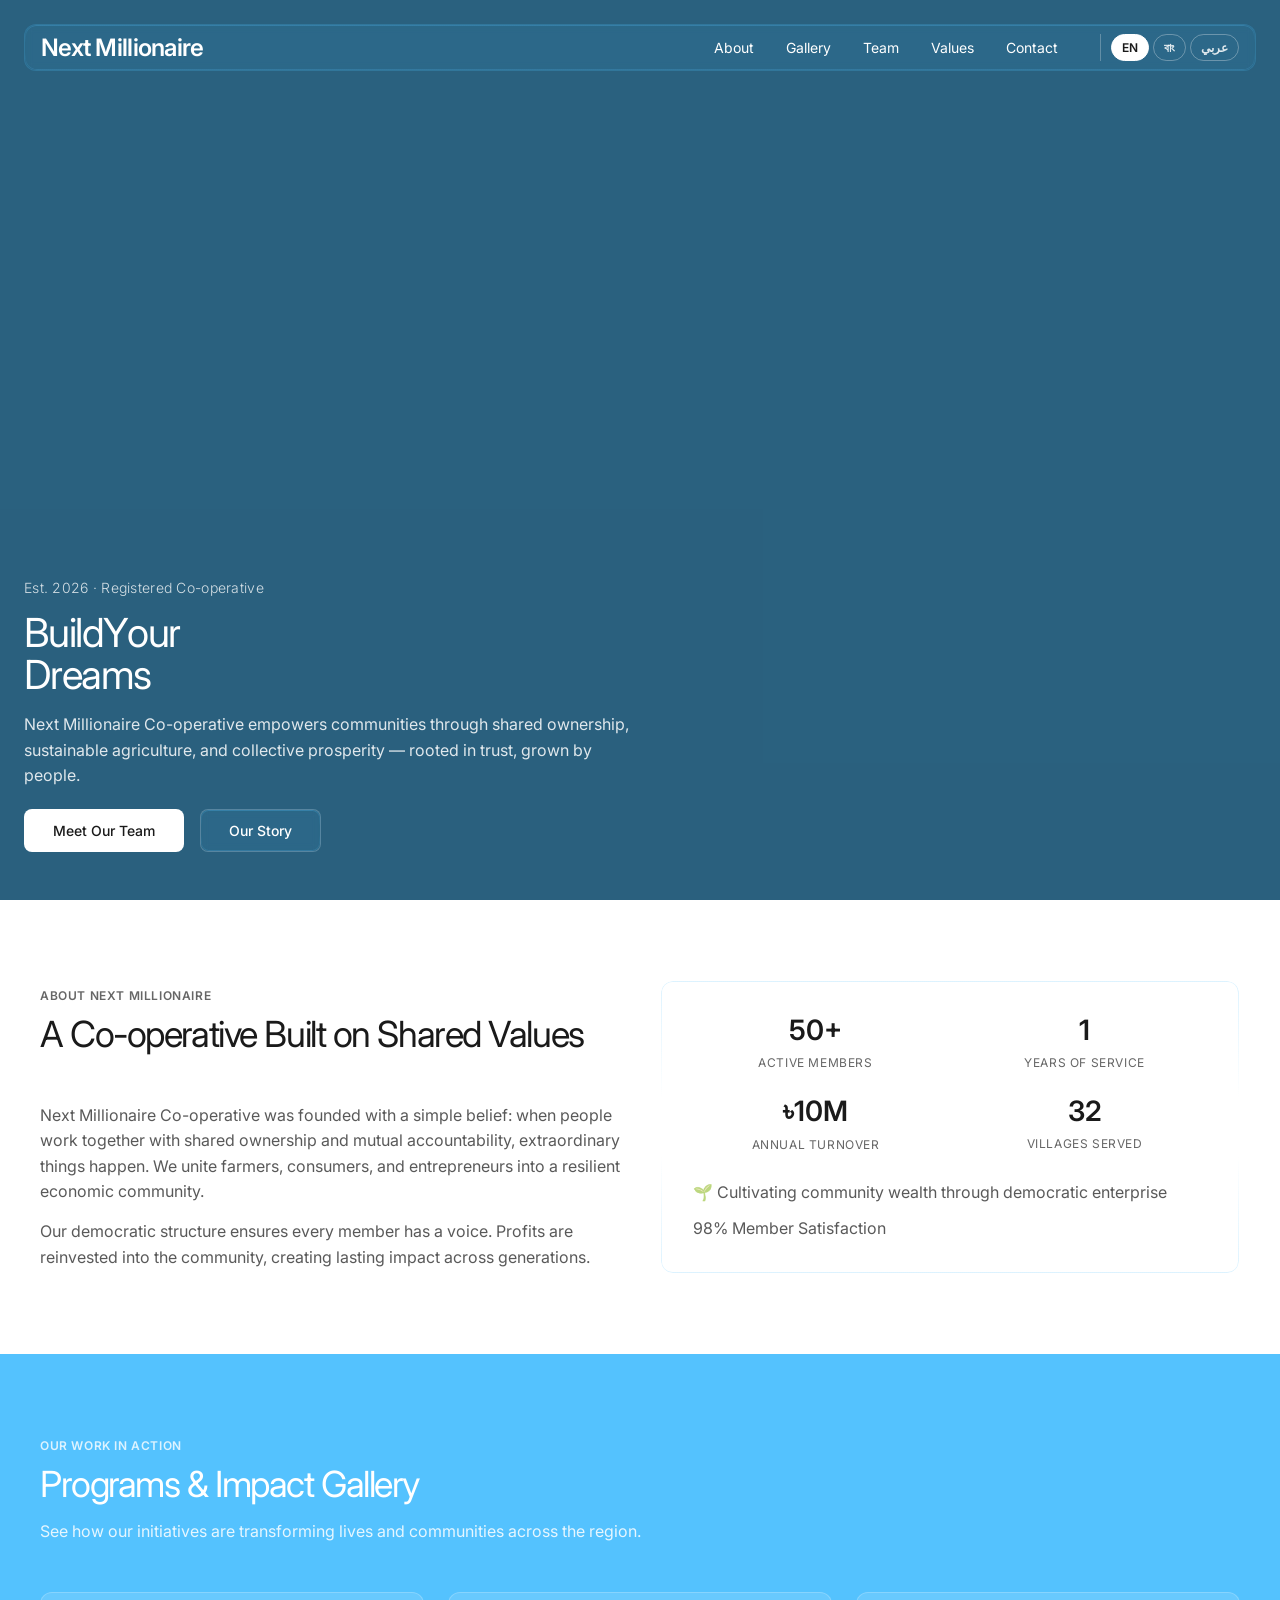
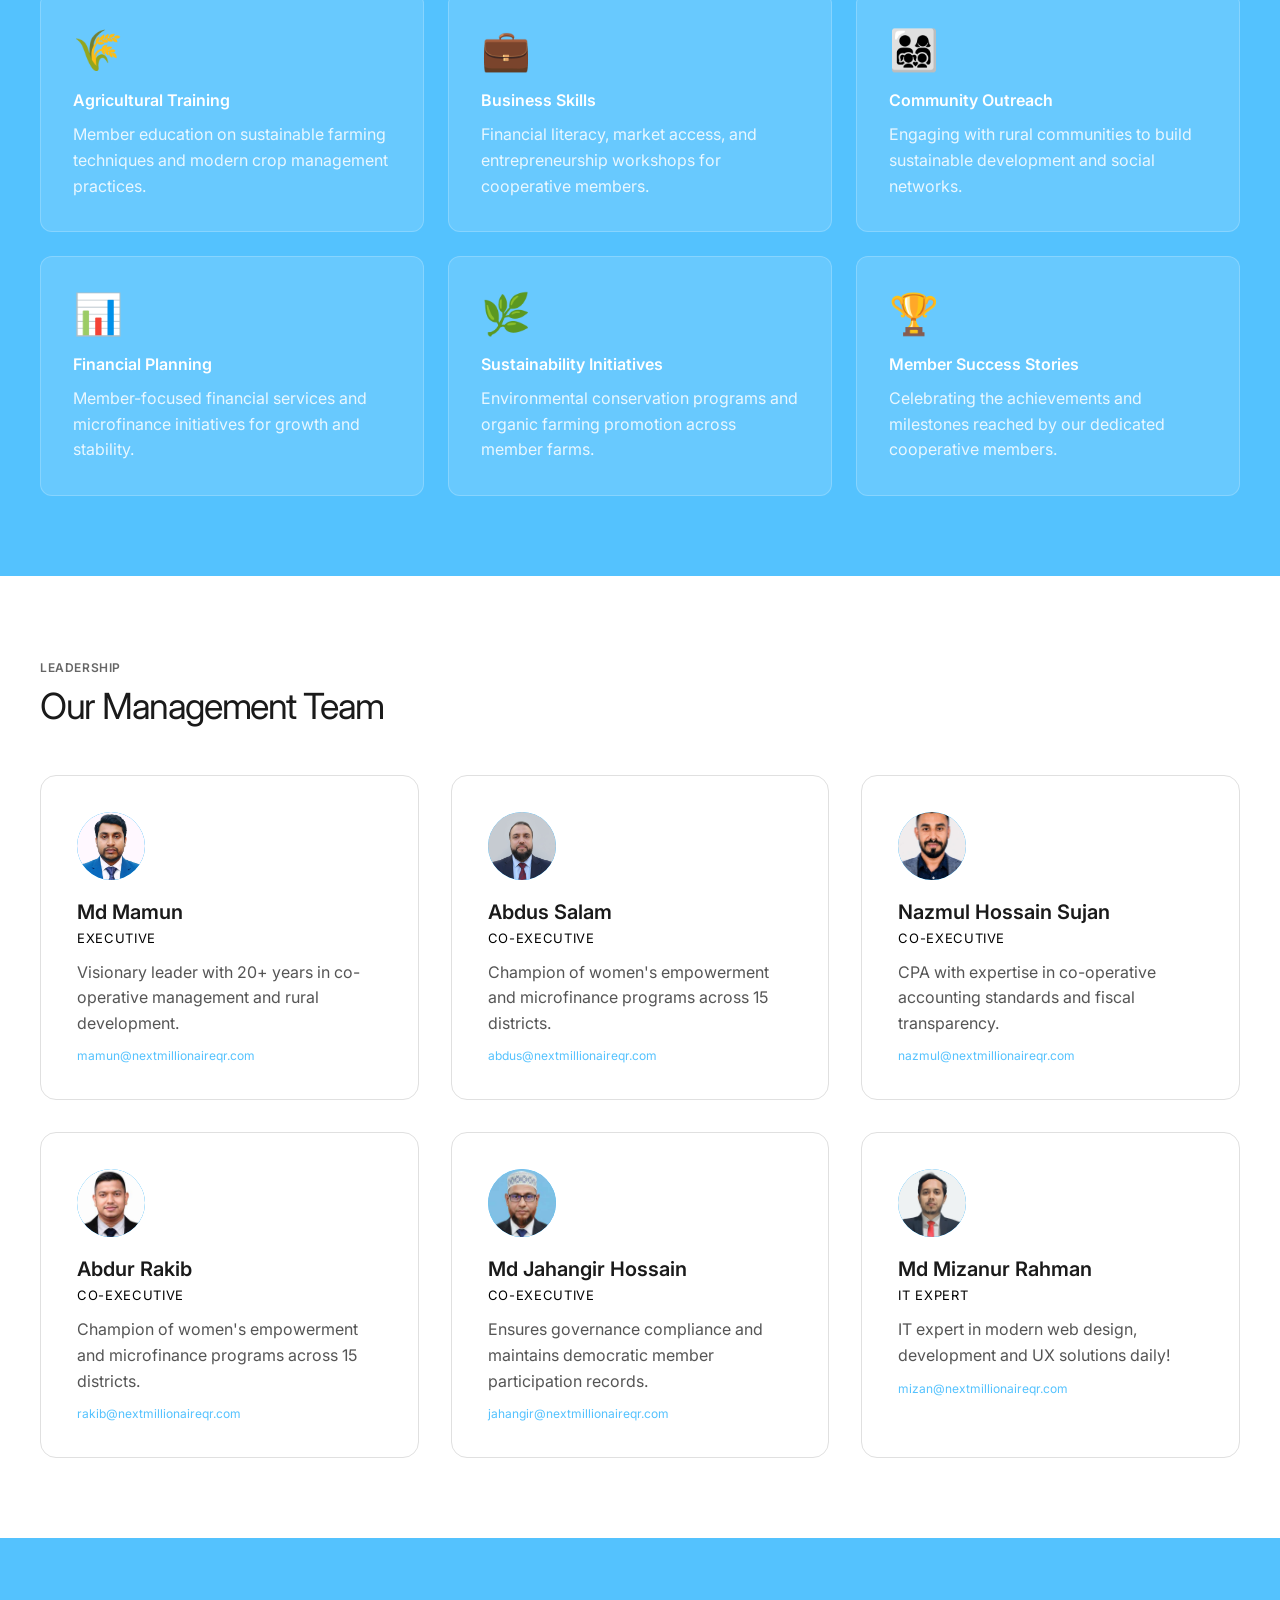
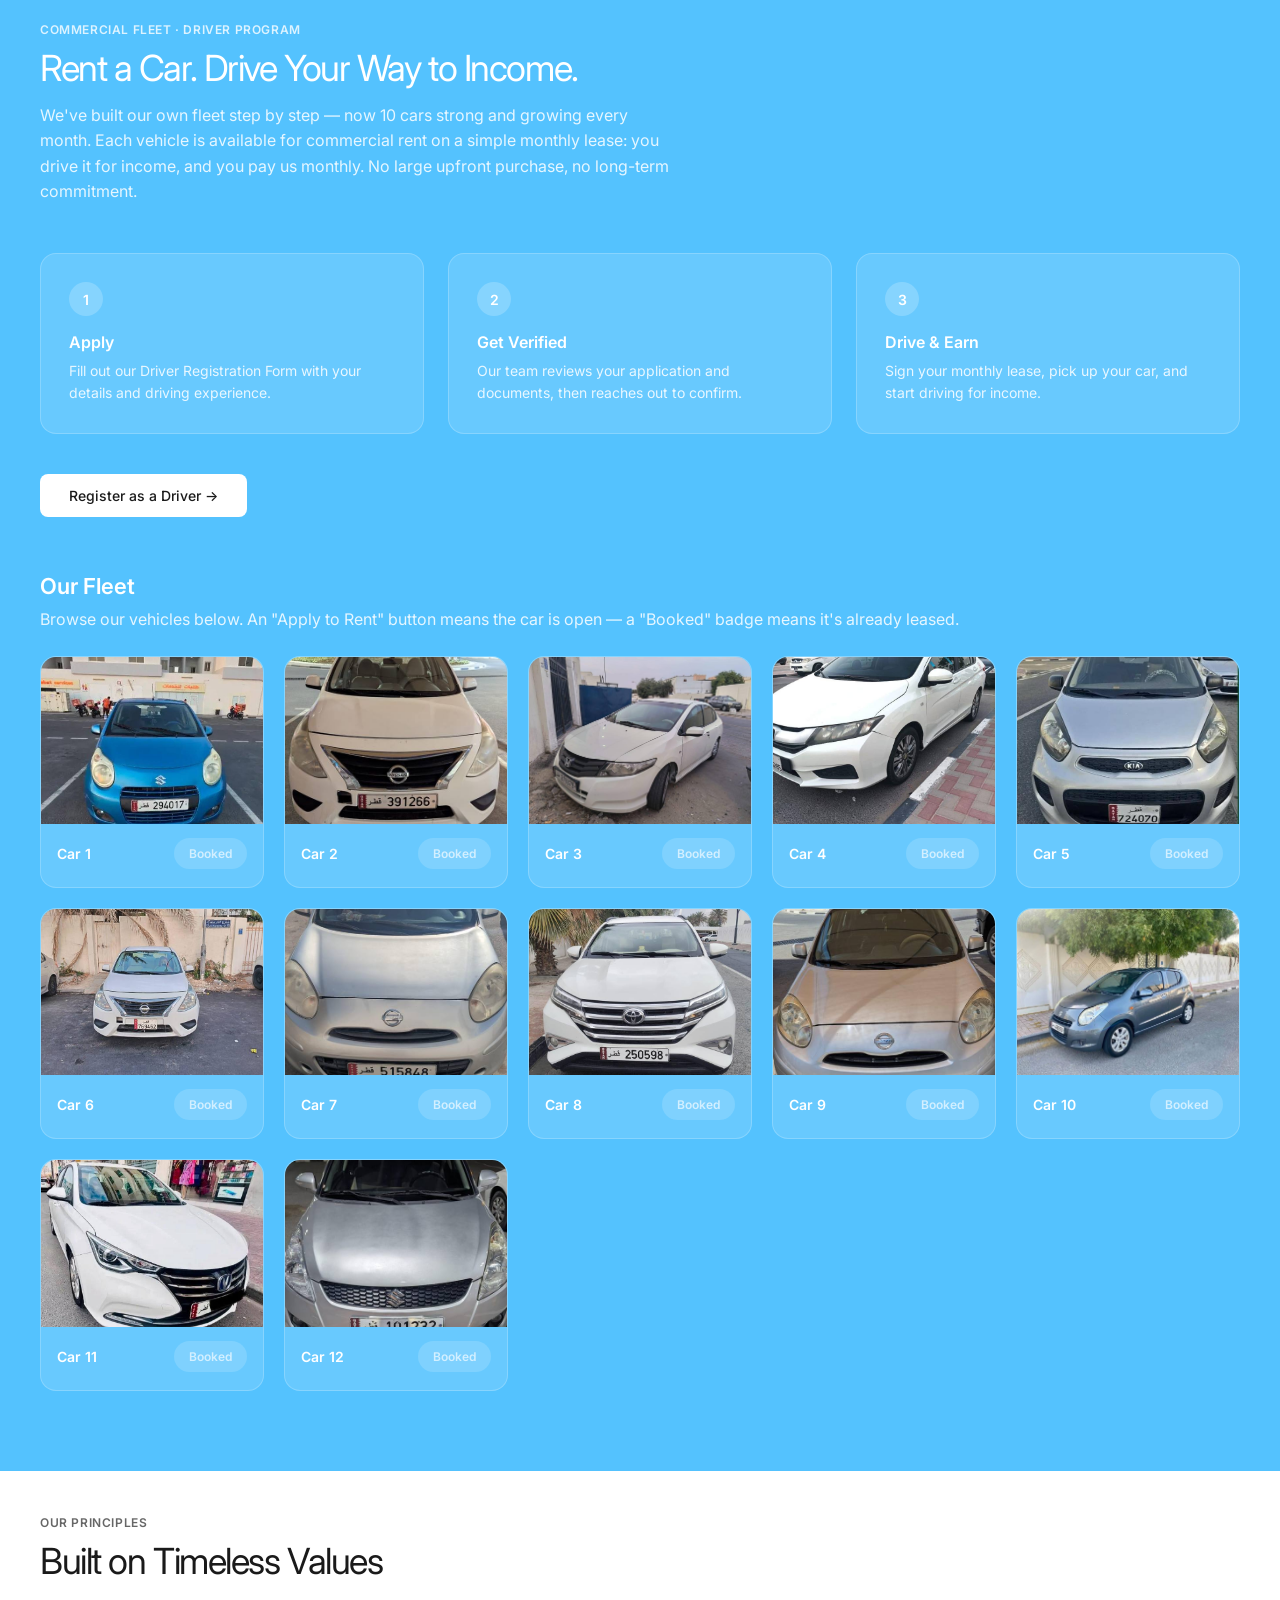
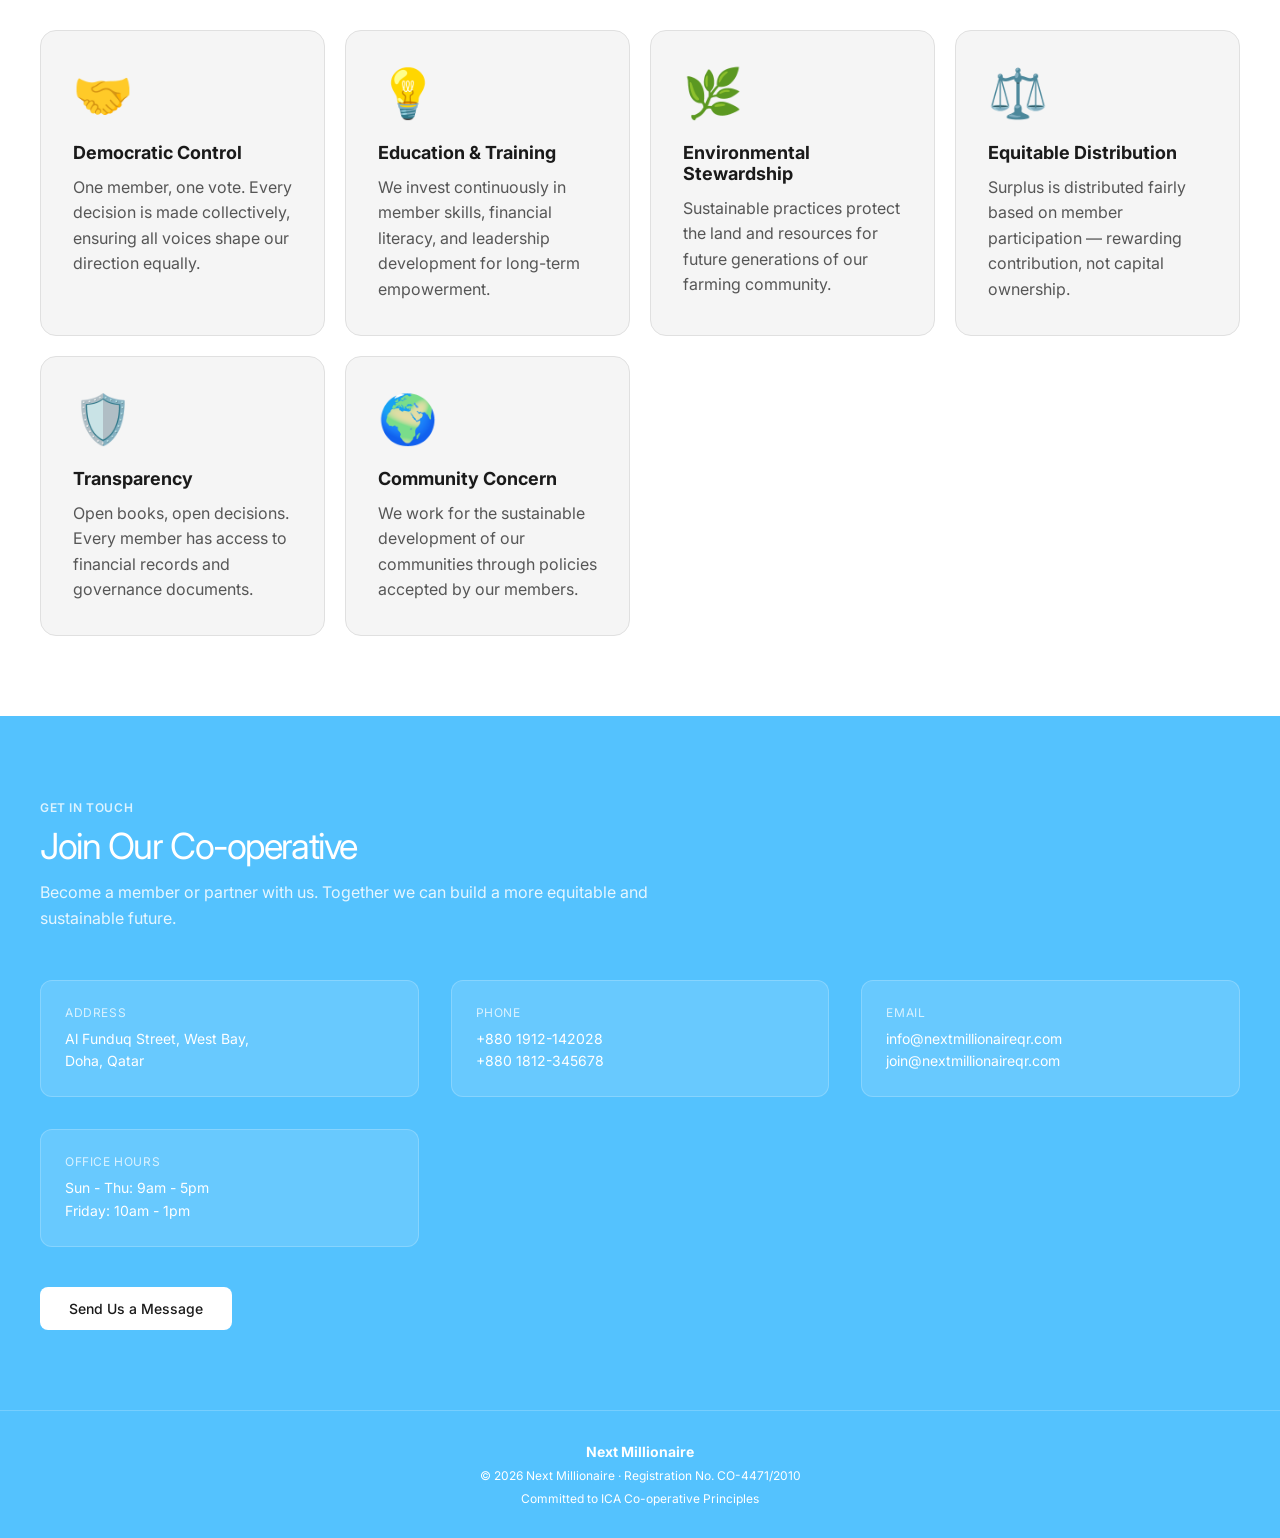
==== index.html @ 5794df61 "Add files via upload" ====
<!DOCTYPE html>
<html lang="en">
<head>
  <meta charset="UTF-8" />
  <meta name="viewport" content="width=device-width, initial-scale=1.0" />
  <title>Next Millionaire | Build Your Dreams</title>

  <!-- Favicons -->
  <link rel="icon" type="image/x-icon" href="images/favicon.ico">
  <link rel="icon" type="image/png" sizes="16x16" href="images/favicon-16x16.png">
  <link rel="icon" type="image/png" sizes="32x32" href="images/favicon-32x32.png">
  <link rel="apple-touch-icon" sizes="180x180" href="images/apple-touch-icon.png">
  <link rel="icon" type="image/png" sizes="192x192" href="images/android-chrome-192x192.png">
  <link rel="icon" type="image/png" sizes="512x512" href="images/android-chrome-512x512.png">

  <link rel="preconnect" href="https://fonts.googleapis.com">
  <link rel="preconnect" href="https://fonts.gstatic.com" crossorigin>
  <link href="https://fonts.googleapis.com/css2?family=Inter:wght@300;400;500;600&family=Hind+Siliguri:wght@400;500;600;700&family=Noto+Kufi+Arabic:wght@400;500;600;700&display=swap" rel="stylesheet">

  <style>
    * { margin: 0; padding: 0; box-sizing: border-box; }
    html { scroll-behavior: smooth; }
    body {
      font-family: 'Inter', sans-serif;
      background: #fff;
      color: #1a1a1a;
      overflow-x: hidden;
      -webkit-font-smoothing: antialiased;
      -moz-osx-font-smoothing: grayscale;
    }
    a { color: inherit; text-decoration: none; }

    .liquid-glass {
      background: rgba(84, 194, 254, 0.08);
      background-blend-mode: luminosity;
      backdrop-filter: blur(4px);
      -webkit-backdrop-filter: blur(4px);
      border: 1px solid rgba(84, 194, 254, 0.15);
      box-shadow: inset 0 1px 1px rgba(84, 194, 254, 0.1);
      position: relative;
      overflow: hidden;
    }
    .liquid-glass::before {
      content: '';
      position: absolute;
      inset: 0;
      border-radius: inherit;
      padding: 1.4px;
      background: linear-gradient(180deg,
        rgba(84,194,254,0.2) 0%, rgba(84,194,254,0.1) 20%,
        rgba(84,194,254,0) 40%, rgba(84,194,254,0) 60%,
        rgba(84,194,254,0.1) 80%, rgba(84,194,254,0.2) 100%);
      -webkit-mask: linear-gradient(#fff 0 0) content-box, linear-gradient(#fff 0 0);
      -webkit-mask-composite: xor;
      mask-composite: exclude;
      pointer-events: none;
    }
    .content-section:nth-of-type(n+2):nth-of-type(even) .liquid-glass {
      background: rgba(255, 255, 255, 0.12);
      border-color: rgba(255, 255, 255, 0.2);
      box-shadow: inset 0 1px 1px rgba(255, 255, 255, 0.1);
    }

    .hero {
      position: relative;
      min-height: 100vh;
      overflow: hidden;
      background: #54C2FE;
    }
    .bg-video {
      position: absolute;
      inset: 0;
      width: 100%;
      height: 100%;
      object-fit: cover;
      z-index: 0;
      display: block;
    }
    .hero-content {
      position: relative;
      z-index: 2;
      min-height: 100vh;
      display: flex;
      flex-direction: column;
      color: #fff;
    }
    .nav-wrap { padding: 24px 24px 0; }
    .navbar {
      display: flex;
      align-items: center;
      justify-content: space-between;
      padding: 8px 16px;
      border-radius: 12px;
    }
    .logo {
      font-size: 24px;
      font-weight: 600;
      letter-spacing: -0.03em;
      white-space: nowrap;
    }
    .nav-links {
      display: flex;
      align-items: center;
      gap: 32px;
      font-size: 14px;
    }
    .nav-links a { transition: color 0.3s ease; }
    .nav-links a:hover { color: rgba(255, 255, 255, 0.7); }
    
    /* Hamburger Menu */
    .hamburger {
      display: none;
      flex-direction: column;
      cursor: pointer;
      background: none;
      border: none;
      padding: 0;
      gap: 6px;
    }
    .hamburger span {
      width: 24px;
      height: 2px;
      background: #fff;
      border-radius: 2px;
      transition: all 0.3s ease;
    }
    .hamburger.active span:nth-child(1) {
      transform: translateY(8px) rotate(45deg);
    }
    .hamburger.active span:nth-child(2) {
      opacity: 0;
    }
    .hamburger.active span:nth-child(3) {
      transform: translateY(-8px) rotate(-45deg);
    }
    
    /* Mobile Menu - Liquid Glass */
    .mobile-menu {
      display: none;
      position: fixed;
      top: 70px;
      right: 16px;
      background: rgba(255, 255, 255, 0.08);
      background-blend-mode: screen;
      backdrop-filter: blur(20px);
      -webkit-backdrop-filter: blur(20px);
      border: 1px solid rgba(255, 255, 255, 0.2);
      border-radius: 16px;
      padding: 16px 0;
      min-width: 200px;
      z-index: 1000;
      box-shadow: 
        0 8px 32px rgba(0, 0, 0, 0.3),
        inset 0 1px 1px rgba(255, 255, 255, 0.2);
      overflow: hidden;
    }
    .mobile-menu::before {
      content: '';
      position: absolute;
      inset: 0;
      border-radius: 16px;
      padding: 1.4px;
      background: linear-gradient(135deg,
        rgba(255,255,255,0.4) 0%,
        rgba(255,255,255,0.1) 30%,
        rgba(255,255,255,0.05) 50%,
        rgba(255,255,255,0.1) 70%,
        rgba(255,255,255,0.3) 100%);
      -webkit-mask: linear-gradient(#fff 0 0) content-box, linear-gradient(#fff 0 0);
      -webkit-mask-composite: xor;
      mask-composite: exclude;
      pointer-events: none;
      z-index: 0;
    }
    .mobile-menu.active {
      display: flex;
      flex-direction: column;
    }
    .mobile-menu a {
      padding: 12px 24px;
      font-size: 14px;
      transition: all 0.3s ease;
      border-left: 3px solid transparent;
      position: relative;
      z-index: 1;
    }
    .mobile-menu a:hover {
      background: rgba(255, 255, 255, 0.12);
      border-left-color: #667eea;
      color: #fff;
      backdrop-filter: blur(5px);
    }

    .hero-bottom {
      flex: 1;
      display: flex;
      flex-direction: column;
      justify-content: flex-end;
      padding: 0 24px 48px;
    }
    .hero-grid {
      display: grid;
      grid-template-columns: 1fr;
      align-items: end;
      gap: 32px;
    }
    .eyebrow {
      display: inline-block;
      margin-bottom: 16px;
      color: rgba(255, 255, 255, 0.8);
      font-size: 14px;
      font-weight: 300;
      letter-spacing: 0.02em;
    }
    h1 {
      font-size: 40px;
      line-height: 1.05;
      font-weight: 400;
      letter-spacing: -0.04em;
      margin-bottom: 16px;
    }
    .char {
      display: inline-block;
      opacity: 0;
      transform: translateX(-18px);
      transition: opacity 500ms ease-out, transform 500ms ease-out;
    }
    .subheading {
      color: rgba(255, 255, 255, 0.85);
      font-size: 16px;
      line-height: 1.6;
      margin-bottom: 20px;
      max-width: 620px;
      opacity: 0;
      transition: opacity 1000ms ease;
    }
    .buttons {
      display: flex;
      flex-wrap: wrap;
      gap: 16px;
      opacity: 0;
      transition: opacity 1000ms ease;
    }
    .buttons.show { opacity: 1; }
    .btn-primary, .btn-secondary {
      padding: 12px 28px;
      border-radius: 8px;
      font-size: 14px;
      font-weight: 500;
      display: inline-block;
      transition: all 0.3s ease;
      cursor: pointer;
    }
    .btn-primary {
      background: #fff;
      color: #1a1a1a;
      border: 1px solid transparent;
    }
    .btn-primary:hover {
      background: transparent;
      color: #fff;
      border-color: #fff;
      transform: translateY(-2px);
    }
    .btn-secondary {
      border: 1px solid rgba(255, 255, 255, 0.2);
      color: #fff;
    }
    .btn-secondary:hover {
      border-color: rgba(255, 255, 255, 0.4);
      background: rgba(255, 255, 255, 0.05);
    }

    .tag-wrap {
      opacity: 0;
      transition: opacity 1000ms ease;
    }
    .tag-wrap.show { opacity: 1; }
    .tag {
      display: inline-block;
      padding: 8px 16px;
      border-radius: 20px;
      font-size: 12px;
      font-weight: 500;
      letter-spacing: 0.05em;
      text-transform: uppercase;
    }

    .subheading.show { opacity: 1; }

    .content-section {
      padding: 80px 24px;
      background: #fff;
    }
    #values {
      padding-top: 40px;
    }
    .content-section:nth-of-type(1) {
      background: #54C2FE;
      color: #fff;
    }
    .content-section:nth-of-type(2) {
      background: #fff;
      color: #1a1a1a;
    }
    .content-section:nth-of-type(3) {
      background: #54C2FE;
      color: #fff;
    }
    .content-section:nth-of-type(4) {
      background: #fff;
      color: #1a1a1a;
    }
    .content-section:nth-of-type(5) {
      background: #fff;
      color: #1a1a1a;
    }
    .content-section:nth-of-type(6) {
      background: #54C2FE;
      color: #fff;
    }
    .content-section:nth-of-type(n+2):nth-of-type(even) .section-label {
      color: rgba(0, 0, 0, 0.6);
    }
    .content-section:nth-of-type(n+2):nth-of-type(even) .section-title {
      color: #1a1a1a;
    }
    .content-section:nth-of-type(n+2):nth-of-type(even) .muted {
      color: rgba(0, 0, 0, 0.65);
    }
    .content-section:nth-of-type(n+2):nth-of-type(odd) .section-label {
      color: rgba(255, 255, 255, 0.8);
    }
    .content-section:nth-of-type(n+2):nth-of-type(odd) .section-title {
      color: #fff;
    }
    .content-section:nth-of-type(n+2):nth-of-type(odd) .muted {
      color: rgba(255, 255, 255, 0.85);
    }
    .container {
      max-width: 1200px;
      margin: 0 auto;
    }
    .section-head { margin-bottom: 48px; }
    .section-label {
      display: inline-block;
      color: #666;
      font-size: 12px;
      font-weight: 600;
      letter-spacing: 0.05em;
      text-transform: uppercase;
      margin-bottom: 12px;
    }
    .section-title {
      font-size: 36px;
      font-weight: 400;
      letter-spacing: -0.04em;
      line-height: 1.1;
      max-width: 600px;
      color: #1a1a1a;
    }

    .about-grid {
      display: grid;
      grid-template-columns: 1fr 1fr;
      gap: 40px;
      align-items: center;
    }
    .glass-card {
      padding: 32px;
      border-radius: 12px;
    }
    .stats-grid {
      display: grid;
      grid-template-columns: 1fr 1fr;
      gap: 24px;
      margin-bottom: 24px;
    }
    .stat {
      text-align: center;
    }
    .stat-num {
      font-size: 28px;
      font-weight: 600;
      display: block;
      margin-bottom: 8px;
    }
    .stat-label {
      font-size: 12px;
      color: #666;
      text-transform: uppercase;
      letter-spacing: 0.05em;
    }
    .muted {
      color: #666;
      line-height: 1.6;
    }

    .team-grid {
      display: grid;
      grid-template-columns: repeat(3, 1fr);
      gap: 32px;
    }
    .member-card {
      background: #f8f9fa;
      padding: 36px;
      border-radius: 16px;
      border: 1px solid #e0e0e0;
      transition: all 0.3s ease;
    }
    .member-card:hover {
      background: #fff;
      border-color: #54C2FE;
      transform: translateY(-4px);
      box-shadow: 0 8px 24px rgba(84, 194, 254, 0.15);
    }
    #management .member-card {
      background: #fff;
      border-color: #e0e0e0;
    }
    #management .member-card:hover {
      background: #fff;
      border-color: #54C2FE;
    }
    .avatar {
      width: 68px;
      height: 68px;
      border-radius: 50%;
      background: linear-gradient(135deg, #54C2FE 0%, #3DB3F5 100%);
      display: flex;
      align-items: center;
      justify-content: center;
      font-weight: 600;
      font-size: 22px;
      color: #fff;
      margin-bottom: 20px;
      overflow: hidden;
      position: relative;
    }
    .avatar img {
      width: 100%;
      height: 100%;
      object-fit: cover;
      position: absolute;
      top: 0;
      left: 0;
      border-radius: 50%;
    }
    .member-name {
      font-size: 20px;
      font-weight: 600;
      margin-bottom: 6px;
    }
    .member-role {
      font-size: 13px;
      color: #000;
      text-transform: uppercase;
      letter-spacing: 0.05em;
      margin-bottom: 14px;
    }
    #management .member-role {
      color: #000;
    }
    #management .member-name {
      color: #1a1a1a;
    }
    #management .muted {
      color: #555;
    }
    .member-contact {
      font-size: 12px;
      color: #54C2FE;
      margin-top: 12px;
      word-break: break-word;
    }
    .content-section:nth-of-type(n+2):nth-of-type(even) .member-contact {
      color: rgba(255, 255, 255, 0.9);
    }
    /* Management section has a white background (4th section = even),
       so override the white email colour back to blue for visibility */
    #management .member-contact {
      color: #54C2FE;
    }

    .gallery-grid {
      display: grid;
      grid-template-columns: repeat(auto-fit, minmax(320px, 1fr));
      gap: 24px;
    }
    .gallery-card, .value-card {
      background: #f8f9fa;
      padding: 32px;
      border-radius: 12px;
      border: 1px solid #e0e0e0;
      transition: all 0.3s ease;
    }
    .content-section:nth-of-type(3) .value-card,
    .content-section:nth-of-type(3) .gallery-card,
    .content-section:nth-of-type(4) .member-card {
      background: rgba(255, 255, 255, 0.12);
      border-color: rgba(255, 255, 255, 0.2);
    }
    .gallery-card:hover, .value-card:hover {
      background: #fff;
      border-color: #54C2FE;
      transform: translateY(-4px);
      box-shadow: 0 8px 24px rgba(84, 194, 254, 0.15);
    }
    .content-section:nth-of-type(3) .value-card:hover,
    .content-section:nth-of-type(3) .gallery-card:hover,
    .content-section:nth-of-type(4) .member-card:hover {
      background: rgba(255, 255, 255, 0.2);
      border-color: rgba(255, 255, 255, 0.4);
    }
    .content-section:nth-of-type(n+2):nth-of-type(even) .gallery-card,
    .content-section:nth-of-type(n+2):nth-of-type(even) .value-card {
      background: rgba(255, 255, 255, 0.12);
      border-color: rgba(255, 255, 255, 0.2);
    }
    .content-section:nth-of-type(n+2):nth-of-type(even) .gallery-card:hover,
    .content-section:nth-of-type(n+2):nth-of-type(even) .value-card:hover {
      background: rgba(255, 255, 255, 0.2);
      border-color: rgba(255, 255, 255, 0.4);
    }
    .icon {
      font-size: 40px;
      margin-bottom: 16px;
      display: block;
    }
    .value-card .icon {
      font-size: 48px;
      margin-bottom: 20px;
    }
    .gallery-title, .value-title {
      font-size: 16px;
      font-weight: 600;
      margin-bottom: 12px;
      color: inherit;
    }
    .value-title {
      font-size: 18px;
      font-weight: 700;
      margin-bottom: 12px;
      color: inherit;
    }
    .content-section:nth-of-type(5) .value-card {
      color: #1a1a1a;
    }
    .content-section:nth-of-type(5) .value-card .muted {
      color: #555;
    }
    .content-section:nth-of-type(5) .value-title {
      color: #1a1a1a;
    }

    /* #values is nth-of-type(5) = odd, but has WHITE background.
       The generic odd-rule sets white text — override everything to dark. */
    #values {
      background: #fff;
      color: #1a1a1a;
    }
    #values .value-card {
      background: #f5f5f5;
      border-color: #e0e0e0;
    }
    #values .value-card:hover {
      background: #fff;
      border-color: #54C2FE;
    }
    #values .section-label {
      color: rgba(0, 0, 0, 0.6);
    }
    #values .section-title {
      color: #1a1a1a;
    }
    #values .muted {
      color: rgba(0, 0, 0, 0.65);
    }
    #values .gallery-title,
    #values .value-title {
      color: #1a1a1a;
    }

    /* #contact is nth-of-type(6) = even, but has BLUE background.
       The generic even-rule sets dark text — override everything to white. */
    #contact {
      background: #54C2FE;
      color: #fff;
    }
    #contact .section-label {
      color: rgba(255, 255, 255, 0.8);
    }
    #contact .section-title {
      color: #fff;
    }
    #contact .muted {
      color: rgba(255, 255, 255, 0.85);
    }
    #contact .contact-label {
      color: rgba(255, 255, 255, 0.75);
    }
    #contact .contact-value {
      color: #fff;
    }
    #contact .contact-item {
      background: rgba(255, 255, 255, 0.12);
      border-color: rgba(255, 255, 255, 0.2);
    }
    #contact .btn-primary {
      background: #fff;
      color: #1a1a1a;
      border-color: transparent;
    }
    #contact .btn-primary:hover {
      background: transparent;
      color: #fff;
      border-color: #fff;
    }

    /* Driver Car Rental */
    #driver-rental {
      background: #54C2FE;
      color: #fff;
    }
    #driver-rental .section-label { color: rgba(255, 255, 255, 0.8); }
    #driver-rental .section-title { color: #fff; }
    #driver-rental .muted { color: rgba(255, 255, 255, 0.85); }
    .driver-steps {
      display: grid;
      grid-template-columns: repeat(auto-fit, minmax(220px, 1fr));
      gap: 24px;
      margin-bottom: 40px;
    }
    .driver-step {
      background: rgba(255, 255, 255, 0.12);
      border: 1px solid rgba(255, 255, 255, 0.2);
      border-radius: 16px;
      padding: 28px;
      transition: all 0.3s ease;
    }
    .driver-step:hover {
      background: rgba(255, 255, 255, 0.2);
      border-color: rgba(255, 255, 255, 0.4);
      transform: translateY(-4px);
    }
    .driver-step-num {
      width: 34px;
      height: 34px;
      border-radius: 50%;
      background: rgba(255, 255, 255, 0.2);
      display: flex;
      align-items: center;
      justify-content: center;
      font-weight: 600;
      font-size: 14px;
      margin-bottom: 16px;
    }
    .driver-step-title { font-size: 16px; font-weight: 600; margin-bottom: 8px; color: #fff; }
    .driver-step p { color: rgba(255, 255, 255, 0.85); font-size: 14px; line-height: 1.6; }

    .fleet-head {
      margin-top: 56px;
      margin-bottom: 24px;
    }
    .fleet-title {
      font-size: 22px;
      font-weight: 600;
      color: #fff;
      margin-bottom: 8px;
    }
    .fleet-grid {
      display: grid;
      grid-template-columns: repeat(auto-fill, minmax(220px, 1fr));
      gap: 20px;
    }
    .fleet-card {
      background: rgba(255, 255, 255, 0.12);
      border: 1px solid rgba(255, 255, 255, 0.2);
      border-radius: 16px;
      overflow: hidden;
      transition: all 0.3s ease;
    }
    .fleet-card:hover {
      background: rgba(255, 255, 255, 0.2);
      border-color: rgba(255, 255, 255, 0.4);
      transform: translateY(-4px);
    }
    .fleet-photo {
      width: 100%;
      aspect-ratio: 4 / 3;
      overflow: hidden;
      background: rgba(255, 255, 255, 0.08);
    }
    .fleet-photo img {
      width: 100%;
      height: 100%;
      object-fit: cover;
      display: block;
    }
    .fleet-info {
      padding: 14px 16px 18px;
      display: flex;
      align-items: center;
      justify-content: space-between;
      gap: 10px;
    }
    .fleet-label {
      font-size: 14px;
      font-weight: 600;
      color: #fff;
    }
    .fleet-status {
      font-size: 12px;
      font-weight: 600;
      padding: 7px 14px;
      border-radius: 999px;
      text-decoration: none;
      white-space: nowrap;
      border: 1px solid transparent;
      transition: all 0.3s ease;
    }
    .fleet-status.booked {
      background: rgba(255, 255, 255, 0.15);
      color: rgba(255, 255, 255, 0.65);
      cursor: not-allowed;
    }
    .fleet-status.available {
      background: #fff;
      color: #1a1a1a;
    }
    .fleet-status.available:hover {
      background: transparent;
      color: #fff;
      border-color: #fff;
    }

    .values-grid {
      display: grid;
      grid-template-columns: repeat(auto-fit, minmax(280px, 1fr));
      gap: 20px;
      max-width: 100%;
    }
    .value-card {
      background: #f5f5f5;
      padding: 32px;
      border-radius: 16px;
      border: 1px solid #e0e0e0;
      transition: all 0.3s ease;
      display: flex;
      flex-direction: column;
    }
    .value-card:hover {
      background: #fff;
      border-color: #54C2FE;
      transform: translateY(-4px);
      box-shadow: 0 8px 24px rgba(84, 194, 254, 0.15);
    }

    .contact-grid {
      display: grid;
      grid-template-columns: repeat(auto-fit, minmax(280px, 1fr));
      gap: 32px;
      margin-bottom: 40px;
    }
    .contact-item {
      background: #f8f9fa;
      padding: 24px;
      border-radius: 12px;
      border: 1px solid #e0e0e0;
    }
    .content-section:nth-of-type(n+2):nth-of-type(even) .contact-item {
      background: rgba(255, 255, 255, 0.12);
      border-color: rgba(255, 255, 255, 0.2);
    }
    .contact-label {
      font-size: 12px;
      color: #666;
      text-transform: uppercase;
      letter-spacing: 0.05em;
      margin-bottom: 8px;
      display: block;
    }
    .content-section:nth-of-type(n+2):nth-of-type(even) .contact-label {
      color: rgba(255, 255, 255, 0.8);
    }
    .contact-value {
      font-size: 14px;
      line-height: 1.6;
    }

    footer {
      background: #54C2FE;
      border-top: 1px solid rgba(255, 255, 255, 0.2);
      padding: 32px 24px;
      color: #fff;
      text-align: center;
    }
    .footer-inner {
      max-width: 1200px;
      margin: 0 auto;
      display: flex;
      flex-direction: column;
      gap: 8px;
      font-size: 12px;
    }
    .footer-inner strong { font-size: 14px; }

    /* ── Tablet (≤1024px): team goes 2-col ── */
    @media (max-width: 1024px) {
      .team-grid {
        grid-template-columns: repeat(2, 1fr);
        gap: 24px;
      }
      .gallery-grid {
        grid-template-columns: repeat(2, 1fr);
      }
      .values-grid {
        grid-template-columns: repeat(2, 1fr);
      }
    }

    /* ── Mobile (≤768px): single column, tighter spacing ── */
    @media (max-width: 768px) {
      /* Typography */
      h1 { font-size: 32px; }
      .section-title { font-size: 26px; }
      .logo { font-size: 18px; }

      /* Nav */
      .nav-links { display: none; }
      .hamburger { display: flex; }

      /* Sections */
      .content-section { padding: 60px 16px; }
      .section-head { margin-bottom: 32px; }

      /* About */
      .about-grid { grid-template-columns: 1fr; gap: 24px; }
      .stats-grid { grid-template-columns: 1fr 1fr; gap: 16px; }
      .glass-card { padding: 24px; }

      /* Management team — 1 column */
      .team-grid {
        grid-template-columns: 1fr;
        gap: 20px;
      }
      .member-card {
        padding: 24px;
        border-radius: 12px;
      }
      .avatar {
        width: 52px;
        height: 52px;
        font-size: 17px;
        margin-bottom: 14px;
      }
      .member-name { font-size: 17px; }
      .member-role { font-size: 12px; }

      /* Gallery */
      .gallery-grid { grid-template-columns: 1fr; gap: 16px; }
      .gallery-card { padding: 24px; }

      /* Values */
      .values-grid { grid-template-columns: 1fr; gap: 16px; }
      .value-card { padding: 24px; }
      .value-title { font-size: 16px; }
      .value-card .icon { font-size: 36px; margin-bottom: 14px; }

      /* Contact */
      .contact-grid { grid-template-columns: 1fr; gap: 16px; }
      .contact-item { padding: 20px; }

      /* Driver Car Rental */
      .driver-steps { grid-template-columns: 1fr; gap: 16px; }
      .driver-step { padding: 22px; }

      /* Fleet grid */
      .fleet-grid { grid-template-columns: repeat(auto-fill, minmax(140px, 1fr)); gap: 12px; }
      .fleet-info { padding: 10px 12px 14px; flex-direction: column; align-items: flex-start; gap: 8px; }
      .fleet-status { width: 100%; text-align: center; }

      /* Buttons */
      .buttons { flex-direction: column; gap: 12px; }
      .btn-primary, .btn-secondary { text-align: center; }

      /* Footer */
      .footer-inner { font-size: 11px; text-align: center; }
    }

    /* ── Small mobile (≤480px): extra tweaks ── */
    @media (max-width: 480px) {
      h1 { font-size: 28px; }
      .section-title { font-size: 22px; }
      .content-section { padding: 48px 14px; }
      .stats-grid { grid-template-columns: 1fr 1fr; }
      .stat-num { font-size: 22px; }
      .member-card { padding: 20px; }
      .member-name { font-size: 16px; }
    }
  
    /* ============ Language switcher & i18n ============ */
    .lang-switch {
      display: flex;
      align-items: center;
      gap: 4px;
      margin-left: 10px;
      padding-left: 10px;
      border-left: 1px solid rgba(255, 255, 255, 0.25);
    }
    .lang-switch button {
      background: transparent;
      border: 1px solid rgba(255, 255, 255, 0.3);
      color: rgba(255, 255, 255, 0.85);
      font-size: 12px;
      font-weight: 600;
      padding: 5px 10px;
      border-radius: 999px;
      cursor: pointer;
      transition: all 0.25s ease;
      font-family: 'Inter', sans-serif;
    }
    .lang-switch button:hover {
      border-color: #fff;
      color: #fff;
    }
    .lang-switch button.active {
      background: #fff;
      color: #1a1a1a;
      border-color: #fff;
    }
    .mobile-menu .lang-switch {
      margin: 12px 24px 4px;
      padding-left: 0;
      padding-top: 16px;
      border-left: none;
      border-top: 1px solid rgba(255, 255, 255, 0.15);
    }

    /* Bangla / Arabic type */
    body.lang-bn { font-family: 'Hind Siliguri', 'Inter', sans-serif; }
    body.lang-ar { font-family: 'Noto Kufi Arabic', 'Inter', sans-serif; }

    /* RTL adjustments (Arabic) */
    html[dir="rtl"] .lang-switch {
      margin-left: 0;
      margin-right: 10px;
      padding-left: 0;
      padding-right: 10px;
      border-left: none;
      border-right: 1px solid rgba(255, 255, 255, 0.25);
    }
    html[dir="rtl"] .mobile-menu a { border-left: none; border-right: 3px solid transparent; }
    html[dir="rtl"] .mobile-menu a:hover { border-left-color: transparent; border-right-color: #667eea; }
    html[dir="rtl"] .eyebrow,
    html[dir="rtl"] .section-head,
    html[dir="rtl"] .fleet-head { text-align: right; }
    html[dir="rtl"] .driver-step,
    html[dir="rtl"] .value-card,
    html[dir="rtl"] .gallery-card,
    html[dir="rtl"] .member-card,
    html[dir="rtl"] .contact-item,
    html[dir="rtl"] .glass-card { text-align: right; }
    html[dir="rtl"] .fleet-info { flex-direction: row-reverse; }
  </style>
</head>
<body>
  <section class="hero">
    <!-- Background Video - REPLACE 'video.mp4' WITH YOUR VIDEO FILE -->
    <video class="bg-video" autoplay muted loop playsinline>
      <source src="https://d8j0ntlcm91z4.cloudfront.net/user_38xzZboKViGWJOttwIXH07lWA1P/hf_20260403_050628_c4e32401-fab4-4a27-b7a8-6e9291cd5959.mp4" type="video/mp4">
    </video>
    <!-- Overlay for better text readability -->
    <div style="position: absolute; inset: 0; background: rgba(0, 0, 0, 0.5); z-index: 1;"></div>
    <div class="hero-content">
      <div class="nav-wrap">
        <nav class="navbar liquid-glass">
          <a href="index.html" class="logo">Next Millionaire</a>
          <div class="nav-links">
            <a href="about.html" data-i18n="nav.about">About</a>
            <a href="gallery.html" data-i18n="nav.gallery">Gallery</a>
            <a href="team.html" data-i18n="nav.team">Team</a>
            <a href="values.html" data-i18n="nav.values">Values</a>
            <a href="contact.html" data-i18n="nav.contact">Contact</a>
            <div class="lang-switch"><button data-lang-btn="en" class="active">EN</button><button data-lang-btn="bn">বাং</button><button data-lang-btn="ar">عربي</button></div>
          </div>
          <button class="hamburger" id="hamburgerBtn">
            <span></span>
            <span></span>
            <span></span>
          </button>
        </nav>
        <div class="mobile-menu" id="mobileMenu">
          <a href="about.html" data-i18n="nav.about">About</a>
            <a href="gallery.html" data-i18n="nav.gallery">Gallery</a>
            <a href="team.html" data-i18n="nav.team">Team</a>
            <a href="values.html" data-i18n="nav.values">Values</a>
            <a href="contact.html" data-i18n="nav.contact">Contact</a>
            <div class="lang-switch"><button data-lang-btn="en" class="active">EN</button><button data-lang-btn="bn">বাং</button><button data-lang-btn="ar">عربي</button></div>
        </div>
      </div>
      <div class="hero-bottom">
        <div class="hero-grid">
          <div>
            <div class="eyebrow" data-i18n="hero.eyebrow">Est. 2026 · Registered Co-operative</div>
            <h1 id="heading"></h1>
            <p class="subheading" id="subheading" data-i18n="hero.subtitle">Next Millionaire Co-operative empowers communities through shared ownership, sustainable agriculture, and collective prosperity — rooted in trust, grown by people.</p>
            <div class="buttons" id="buttons">
              <a href="#management" class="btn-primary" data-i18n="hero.btn1">Meet Our Team</a>
              <a href="#about" class="btn-secondary liquid-glass" data-i18n="hero.btn2">Our Story</a>
            </div>
          </div>

        </div>
      </div>
    </div>
  </section>

  <section class="content-section" id="about">
    <div class="container about-grid">
      <div>
        <div class="section-head">
          <p class="section-label" data-i18n="about.label">About Next Millionaire</p>
          <h2 class="section-title" data-i18n="about.title">A Co-operative Built on Shared Values</h2>
        </div>
        <p class="muted" data-i18n="about.para1">Next Millionaire Co-operative was founded with a simple belief: when people work together with shared ownership and mutual accountability, extraordinary things happen. We unite farmers, consumers, and entrepreneurs into a resilient economic community.</p>
        <p class="muted" style="margin-top:14px;" data-i18n="about.para2">Our democratic structure ensures every member has a voice. Profits are reinvested into the community, creating lasting impact across generations.</p>
      </div>
      <div class="glass-card liquid-glass">
        <div class="stats-grid">
          <div class="stat"><div class="stat-num">50+</div><div class="stat-label" data-i18n="stat.members">Active Members</div></div>
          <div class="stat"><div class="stat-num">1</div><div class="stat-label" data-i18n="stat.years">Years of Service</div></div>
          <div class="stat"><div class="stat-num">৳10M</div><div class="stat-label" data-i18n="stat.turnover">Annual Turnover</div></div>
          <div class="stat"><div class="stat-num">32</div><div class="stat-label" data-i18n="stat.villages">Villages Served</div></div>
        </div>
        <p class="muted" style="margin-top:28px;" data-i18n="about.tagline1">🌱 Cultivating community wealth through democratic enterprise</p>
        <p class="muted" style="margin-top:10px;" data-i18n="about.tagline2">98% Member Satisfaction</p>
      </div>
    </div>
  </section>
  

  


  <section class="content-section" id="gallery">
    <div class="container">
      <div class="section-head">
        <p class="section-label" data-i18n="gallery.label">Our Work in Action</p>
        <h2 class="section-title" data-i18n="gallery.title">Programs & Impact Gallery</h2>
        <p class="muted" style="margin-top:14px;" data-i18n="gallery.subtitle">See how our initiatives are transforming lives and communities across the region.</p>
      </div>
      <div class="gallery-grid">
        <div class="gallery-card"><div class="icon">🌾</div><div class="gallery-title" data-i18n="g1.t">Agricultural Training</div><p class="muted" data-i18n="g1.d">Member education on sustainable farming techniques and modern crop management practices.</p></div>
        <div class="gallery-card"><div class="icon">💼</div><div class="gallery-title" data-i18n="g2.t">Business Skills</div><p class="muted" data-i18n="g2.d">Financial literacy, market access, and entrepreneurship workshops for cooperative members.</p></div>
        <div class="gallery-card"><div class="icon">👨‍👩‍👧‍👦</div><div class="gallery-title" data-i18n="g3.t">Community Outreach</div><p class="muted" data-i18n="g3.d">Engaging with rural communities to build sustainable development and social networks.</p></div>
        <div class="gallery-card"><div class="icon">📊</div><div class="gallery-title" data-i18n="g4.t">Financial Planning</div><p class="muted" data-i18n="g4.d">Member-focused financial services and microfinance initiatives for growth and stability.</p></div>
        <div class="gallery-card"><div class="icon">🌿</div><div class="gallery-title" data-i18n="g5.t">Sustainability Initiatives</div><p class="muted" data-i18n="g5.d">Environmental conservation programs and organic farming promotion across member farms.</p></div>
        <div class="gallery-card"><div class="icon">🏆</div><div class="gallery-title" data-i18n="g6.t">Member Success Stories</div><p class="muted" data-i18n="g6.d">Celebrating the achievements and milestones reached by our dedicated cooperative members.</p></div>
      </div>
    </div>
  </section>

  <section class="content-section" id="management">
    <div class="container">
      <div class="section-head">
        <p class="section-label" data-i18n="mgmt.label">Leadership</p>
        <h2 class="section-title" data-i18n="mgmt.title">Our Management Team</h2>
      </div>
      <div class="team-grid">
        <div class="member-card"><div class="avatar"><img src="images/Mamun.jpg" alt="Md Mamun">MM</div><div class="member-name">Md Mamun</div><div class="member-role" data-i18n="role.exec">executive</div><p class="muted" data-i18n="bio.leader">Visionary leader with 20+ years in co-operative management and rural development.</p><div class="member-contact">mamun@nextmillionaireqr.com</div></div>
        <div class="member-card"><div class="avatar"><img src="images/salam.jpeg" alt="Abdus Salam">AS</div><div class="member-name">Abdus Salam</div><div class="member-role" data-i18n="role.coexec">co-executive</div><p class="muted" data-i18n="bio.champion">Champion of women's empowerment and microfinance programs across 15 districts.</p><div class="member-contact">abdus@nextmillionaireqr.com</div></div>
        <div class="member-card"><div class="avatar"><img src="images/najm.jpg" alt="Nazmul Hossain Sujan">NH</div><div class="member-name">Nazmul Hossain Sujan</div><div class="member-role" data-i18n="role.coexec">co-executive</div><p class="muted" data-i18n="bio.cpa">CPA with expertise in co-operative accounting standards and fiscal transparency.</p><div class="member-contact">nazmul@nextmillionaireqr.com</div></div>
        <div class="member-card"><div class="avatar"><img src="images/rakib.jpg" alt="Abdur Rakib">AR</div><div class="member-name">Abdur Rakib</div><div class="member-role" data-i18n="role.coexec">co-executive</div><p class="muted" data-i18n="bio.champion">Champion of women's empowerment and microfinance programs across 15 districts.</p><div class="member-contact">rakib@nextmillionaireqr.com</div></div>
        <div class="member-card"><div class="avatar"><img src="images/jahangir.jpg" alt="Md Jahangir Hossain">JH</div><div class="member-name">Md Jahangir Hossain</div><div class="member-role" data-i18n="role.coexec">co-executive</div><p class="muted" data-i18n="bio.gov">Ensures governance compliance and maintains democratic member participation records.</p><div class="member-contact">jahangir@nextmillionaireqr.com</div></div>
        <div class="member-card"><div class="avatar"><img src="images/mizan.jpg" alt="Md Mizanur Rahman">MR</div><div class="member-name">Md Mizanur Rahman</div><div class="member-role" data-i18n="role.it">IT Expert</div><p class="muted" data-i18n="bio.it">IT expert in modern web design, development and UX solutions daily!</p><div class="member-contact">mizan@nextmillionaireqr.com</div></div>

      </div>
    </div>
  </section>

  <section class="content-section" id="driver-rental">
    <div class="container">
      <div class="section-head">
        <p class="section-label" data-i18n="dr.label">Commercial Fleet · Driver Program</p>
        <h2 class="section-title" data-i18n="dr.title">Rent a Car. Drive Your Way to Income.</h2>
        <p class="muted" style="margin-top:14px; max-width:640px;" data-i18n="dr.intro">We've built our own fleet step by step — now 10 cars strong and growing every month. Each vehicle is available for commercial rent on a simple monthly lease: you drive it for income, and you pay us monthly. No large upfront purchase, no long-term commitment.</p>
      </div>
      <div class="driver-steps">
        <div class="driver-step">
          <div class="driver-step-num">1</div>
          <div class="driver-step-title" data-i18n="dr.s1t">Apply</div>
          <p data-i18n="dr.s1d">Fill out our Driver Registration Form with your details and driving experience.</p>
        </div>
        <div class="driver-step">
          <div class="driver-step-num">2</div>
          <div class="driver-step-title" data-i18n="dr.s2t">Get Verified</div>
          <p data-i18n="dr.s2d">Our team reviews your application and documents, then reaches out to confirm.</p>
        </div>
        <div class="driver-step">
          <div class="driver-step-num">3</div>
          <div class="driver-step-title" data-i18n="dr.s3t">Drive &amp; Earn</div>
          <p data-i18n="dr.s3d">Sign your monthly lease, pick up your car, and start driving for income.</p>
        </div>
      </div>
      <div>
        <a href="https://forms.gle/8A5kRBSRUosY3T5PA" target="_blank" rel="noopener" class="btn-primary" data-i18n="dr.cta">Register as a Driver →</a>
      </div>

      <div class="fleet-head">
        <h3 class="fleet-title" data-i18n="dr.fleetTitle">Our Fleet</h3>
        <p class="muted" data-i18n="dr.fleetSubtitle">Browse our vehicles below. An "Apply to Rent" button means the car is open — a "Booked" badge means it's already leased.</p>
      </div>
      <div class="fleet-grid" id="fleetGrid"></div>
    </div>
  </section>

  <section class="content-section" id="values">
    <div class="container">
      <div class="section-head">
        <p class="section-label" data-i18n="values.label">Our Principles</p>
        <h2 class="section-title" data-i18n="values.title">Built on Timeless Values</h2>
      </div>
      <div class="values-grid">
        <div class="value-card"><div class="icon">🤝</div><div class="value-title" data-i18n="v1.t">Democratic Control</div><p class="muted" data-i18n="v1.d">One member, one vote. Every decision is made collectively, ensuring all voices shape our direction equally.</p></div>
        <div class="value-card"><div class="icon">💡</div><div class="value-title" data-i18n="v2.t">Education & Training</div><p class="muted" data-i18n="v2.d">We invest continuously in member skills, financial literacy, and leadership development for long-term empowerment.</p></div>
        <div class="value-card"><div class="icon">🌿</div><div class="value-title" data-i18n="v3.t">Environmental Stewardship</div><p class="muted" data-i18n="v3.d">Sustainable practices protect the land and resources for future generations of our farming community.</p></div>
        <div class="value-card"><div class="icon">⚖️</div><div class="value-title" data-i18n="v4.t">Equitable Distribution</div><p class="muted" data-i18n="v4.d">Surplus is distributed fairly based on member participation — rewarding contribution, not capital ownership.</p></div>
        <div class="value-card"><div class="icon">🛡️</div><div class="value-title" data-i18n="v5.t">Transparency</div><p class="muted" data-i18n="v5.d">Open books, open decisions. Every member has access to financial records and governance documents.</p></div>
        <div class="value-card"><div class="icon">🌍</div><div class="value-title" data-i18n="v6.t">Community Concern</div><p class="muted" data-i18n="v6.d">We work for the sustainable development of our communities through policies accepted by our members.</p></div>
      </div>
    </div>
  </section>

  <section class="content-section" id="contact">
    <div class="container">
      <div class="section-head">
        <p class="section-label" data-i18n="contact.label">Get In Touch</p>
        <h2 class="section-title" data-i18n="contact.title">Join Our Co-operative</h2>
        <p class="muted" style="margin-top:14px; max-width:620px;" data-i18n="contact.subtitle">Become a member or partner with us. Together we can build a more equitable and sustainable future.</p>
      </div>
      <div class="contact-grid">
        <div class="contact-item"><div class="contact-label" data-i18n="c.address">Address</div><div class="contact-value">Al Funduq Street, West Bay,<br>Doha, Qatar</div></div>
        <div class="contact-item"><div class="contact-label" data-i18n="c.phone">Phone</div><div class="contact-value">+880 1912-142028<br>+880 1812-345678</div></div>
        <div class="contact-item"><div class="contact-label" data-i18n="c.email">Email</div><div class="contact-value">info@nextmillionaireqr.com<br>join@nextmillionaireqr.com</div></div>
        <div class="contact-item"><div class="contact-label" data-i18n="c.hours">Office Hours</div><div class="contact-value" data-i18n="c.hoursVal">Sun - Thu: 9am - 5pm<br>Friday: 10am - 1pm</div></div>
      </div>
      <div style="margin-top:32px;"><a href="#" class="btn-primary" data-i18n="contact.btn">Send Us a Message</a></div>
    </div>
  </section>

  <footer>
    <div class="footer-inner">
      <strong>Next Millionaire</strong>
      <span>© 2026 Next Millionaire · Registration No. CO-4471/2010</span>
      <span data-i18n="footer.ica">Committed to ICA Co-operative Principles</span>
    </div>
  </footer>

  <script>
    // Hamburger Menu Toggle
    const hamburgerBtn = document.getElementById('hamburgerBtn');
    const mobileMenu = document.getElementById('mobileMenu');

    hamburgerBtn.addEventListener('click', () => {
      hamburgerBtn.classList.toggle('active');
      mobileMenu.classList.toggle('active');
    });

    // Close menu when a link is clicked
    const menuLinks = mobileMenu.querySelectorAll('a');
    menuLinks.forEach(link => {
      link.addEventListener('click', () => {
        hamburgerBtn.classList.remove('active');
        mobileMenu.classList.remove('active');
      });
    });

    // Close menu when clicking outside
    document.addEventListener('click', (e) => {
      if (!e.target.closest('.nav-wrap')) {
        hamburgerBtn.classList.remove('active');
        mobileMenu.classList.remove('active');
      }
    });

    // Character animation for heading (language-aware)
    const heading = document.getElementById("heading");
    window.heroLines = {
      en: ["Build Your", "Dreams"],
      bn: ["আপনার স্বপ্ন", "গড়ে তুলুন"],
      ar: ["ابنِ", "أحلامك"]
    };

    window.setHeroHeading = function (lang) {
      const lines = window.heroLines[lang] || window.heroLines.en;
      const charDelay = 30;
      const initialDelay = 200;
      heading.innerHTML = "";

      // Latin script (English) can safely animate letter-by-letter since each
      // character is an independent glyph. Bengali and Arabic use connected/
      // shaped scripts (conjuncts, matras, ligatures) that must stay together
      // in the same box to render correctly, so those animate word-by-word.
      const isShapedScript = lang === "bn" || lang === "ar";

      lines.forEach((line, lineIndex) => {
        const lineSpan = document.createElement("span");
        lineSpan.style.display = "block";

        const units = isShapedScript ? line.split(" ") : [...line];

        units.forEach((unit, unitIndex) => {
          const span = document.createElement("span");
          span.className = "char";
          span.innerHTML = unit === "" ? "&nbsp;" : unit;
          const delay = initialDelay + lineIndex * units.length * charDelay + unitIndex * charDelay;
          span.style.transitionDelay = delay + "ms";
          lineSpan.appendChild(span);

          // Re-insert a real space between words so text wraps/reads normally
          if (isShapedScript && unitIndex < units.length - 1) {
            lineSpan.appendChild(document.createTextNode(" "));
          }
        });

        heading.appendChild(lineSpan);
      });

      setTimeout(() => {
        heading.querySelectorAll(".char").forEach((char) => {
          char.style.opacity = "1";
          char.style.transform = "translateX(0)";
        });
      }, 50);
    };

    window.setHeroHeading("en");

    setTimeout(() => document.getElementById("subheading").classList.add("show"), 800);
    setTimeout(() => document.getElementById("buttons").classList.add("show"), 1200);
    // Trigger tag-wrap visibility if element exists
    const tagWrap = document.querySelector(".tag-wrap");
    if (tagWrap) setTimeout(() => tagWrap.classList.add("show"), 1400);

  </script>

  <script>
    // ===================================================================
    // DRIVER FLEET — Our Fleet grid (in the "Drive With Us" section)
    //
    // HOW TO ADD A NEW CAR:
    //   1. Add the car's photo to the images/fleet/ folder.
    //   2. Add one line below with its filename and status.
    //   3. status: "available" -> shows an "Apply to Rent" button (links to the driver form)
    //      status: "booked"    -> shows a grey "Booked" badge (not clickable)
    //   The grid updates automatically — no other changes needed.
    // ===================================================================
    const fleetCars = [
      { image: "images/fleet/car-01.jpg", num: 1, status: "booked" },
      { image: "images/fleet/car-02.jpg", num: 2, status: "booked" },
      { image: "images/fleet/car-03.jpg", num: 3, status: "booked" },
      { image: "images/fleet/car-04.jpg", num: 4, status: "booked" },
      { image: "images/fleet/car-05.jpg", num: 5, status: "booked" },
      { image: "images/fleet/car-06.jpg", num: 6, status: "booked" },
      { image: "images/fleet/car-07.jpg", num: 7, status: "booked" },
      { image: "images/fleet/car-08.jpg", num: 8, status: "booked" },
      { image: "images/fleet/car-09.jpg", num: 9, status: "booked" },
      { image: "images/fleet/car-10.jpg", num: 10, status: "booked" },
      { image: "images/fleet/car-11.jpg", num: 11, status: "booked" },
      { image: "images/fleet/car-12.jpg", num: 12, status: "booked" },
    ];

    const driverFormUrl = "https://forms.gle/8A5kRBSRUosY3T5PA";

    const fleetWords = {
      en: { car: "Car", booked: "Booked", apply: "Apply to Rent" },
      bn: { car: "গাড়ি", booked: "বুক করা হয়েছে", apply: "ভাড়ার জন্য আবেদন করুন" },
      ar: { car: "سيارة", booked: "محجوزة", apply: "قدّم للإيجار" }
    };

    window.renderFleet = function (lang) {
      const grid = document.getElementById("fleetGrid");
      if (!grid) return;
      const words = fleetWords[lang] || fleetWords.en;
      grid.innerHTML = fleetCars.map(function (car) {
        const label = words.car + " " + car.num;
        const action = car.status === "booked"
          ? '<span class="fleet-status booked">' + words.booked + '</span>'
          : '<a href="' + driverFormUrl + '" target="_blank" rel="noopener" class="fleet-status available">' + words.apply + '</a>';
        return '' +
          '<div class="fleet-card">' +
            '<div class="fleet-photo"><img src="' + car.image + '" alt="' + label + '" loading="lazy"></div>' +
            '<div class="fleet-info">' +
              '<span class="fleet-label">' + label + '</span>' +
              action +
            '</div>' +
          '</div>';
      }).join("");
    };
    window.renderFleet("en");
  </script>

  <script>
    window.translations = {
      en: {
        "nav.about": "About", "nav.gallery": "Gallery", "nav.team": "Team", "nav.values": "Values", "nav.contact": "Contact",
        "hero.eyebrow": "Est. 2026 · Registered Co-operative",
        "hero.subtitle": "Next Millionaire Co-operative empowers communities through shared ownership, sustainable agriculture, and collective prosperity — rooted in trust, grown by people.",
        "hero.btn1": "Meet Our Team",
        "hero.btn2": "Our Story",
        "about.label": "About Next Millionaire",
        "about.title": "A Co-operative Built on Shared Values",
        "about.para1": "Next Millionaire Co-operative was founded with a simple belief: when people work together with shared ownership and mutual accountability, extraordinary things happen. We unite farmers, consumers, and entrepreneurs into a resilient economic community.",
        "about.para2": "Our democratic structure ensures every member has a voice. Profits are reinvested into the community, creating lasting impact across generations.",
        "stat.members": "Active Members", "stat.years": "Years of Service", "stat.turnover": "Annual Turnover", "stat.villages": "Villages Served",
        "about.tagline1": "🌱 Cultivating community wealth through democratic enterprise",
        "about.tagline2": "98% Member Satisfaction",
        "gallery.label": "Our Work in Action",
        "gallery.title": "Programs &amp; Impact Gallery",
        "gallery.subtitle": "See how our initiatives are transforming lives and communities across the region.",
        "g1.t": "Agricultural Training", "g1.d": "Member education on sustainable farming techniques and modern crop management practices.",
        "g2.t": "Business Skills", "g2.d": "Financial literacy, market access, and entrepreneurship workshops for cooperative members.",
        "g3.t": "Community Outreach", "g3.d": "Engaging with rural communities to build sustainable development and social networks.",
        "g4.t": "Financial Planning", "g4.d": "Member-focused financial services and microfinance initiatives for growth and stability.",
        "g5.t": "Sustainability Initiatives", "g5.d": "Environmental conservation programs and organic farming promotion across member farms.",
        "g6.t": "Member Success Stories", "g6.d": "Celebrating the achievements and milestones reached by our dedicated cooperative members.",
        "mgmt.label": "Leadership",
        "mgmt.title": "Our Management Team",
        "role.exec": "executive", "role.coexec": "co-executive", "role.it": "IT Expert",
        "bio.leader": "Visionary leader with 20+ years in co-operative management and rural development.",
        "bio.champion": "Champion of women's empowerment and microfinance programs across 15 districts.",
        "bio.cpa": "CPA with expertise in co-operative accounting standards and fiscal transparency.",
        "bio.gov": "Ensures governance compliance and maintains democratic member participation records.",
        "bio.it": "IT expert in modern web design, development and UX solutions daily!",
        "dr.label": "Commercial Fleet · Driver Program",
        "dr.title": "Rent a Car. Drive Your Way to Income.",
        "dr.intro": "We've built our own fleet step by step — now 10 cars strong and growing every month. Each vehicle is available for commercial rent on a simple monthly lease: you drive it for income, and you pay us monthly. No large upfront purchase, no long-term commitment.",
        "dr.s1t": "Apply", "dr.s1d": "Fill out our Driver Registration Form with your details and driving experience.",
        "dr.s2t": "Get Verified", "dr.s2d": "Our team reviews your application and documents, then reaches out to confirm.",
        "dr.s3t": "Drive &amp; Earn", "dr.s3d": "Sign your monthly lease, pick up your car, and start driving for income.",
        "dr.cta": "Register as a Driver →",
        "dr.fleetTitle": "Our Fleet",
        "dr.fleetSubtitle": "Browse our vehicles below. An \"Apply to Rent\" button means the car is open — a \"Booked\" badge means it's already leased.",
        "values.label": "Our Principles",
        "values.title": "Built on Timeless Values",
        "v1.t": "Democratic Control", "v1.d": "One member, one vote. Every decision is made collectively, ensuring all voices shape our direction equally.",
        "v2.t": "Education &amp; Training", "v2.d": "We invest continuously in member skills, financial literacy, and leadership development for long-term empowerment.",
        "v3.t": "Environmental Stewardship", "v3.d": "Sustainable practices protect the land and resources for future generations of our farming community.",
        "v4.t": "Equitable Distribution", "v4.d": "Surplus is distributed fairly based on member participation — rewarding contribution, not capital ownership.",
        "v5.t": "Transparency", "v5.d": "Open books, open decisions. Every member has access to financial records and governance documents.",
        "v6.t": "Community Concern", "v6.d": "We work for the sustainable development of our communities through policies accepted by our members.",
        "contact.label": "Get In Touch",
        "contact.title": "Join Our Co-operative",
        "contact.subtitle": "Become a member or partner with us. Together we can build a more equitable and sustainable future.",
        "c.address": "Address", "c.phone": "Phone", "c.email": "Email", "c.hours": "Office Hours",
        "c.hoursVal": "Sun - Thu: 9am - 5pm<br>Friday: 10am - 1pm",
        "contact.btn": "Send Us a Message",
        "footer.ica": "Committed to ICA Co-operative Principles"
      },
      bn: {
        "nav.about": "আমাদের সম্পর্কে", "nav.gallery": "গ্যালারি", "nav.team": "টিম", "nav.values": "মূল্যবোধ", "nav.contact": "যোগাযোগ",
        "hero.eyebrow": "প্রতিষ্ঠিত ২০২৬ · নিবন্ধিত সমবায় সমিতি",
        "hero.subtitle": "নেক্সট মিলিয়নিয়ার কো-অপারেটিভ যৌথ মালিকানা, টেকসই কৃষি এবং সমষ্টিগত সমৃদ্ধির মাধ্যমে সম্প্রদায়কে ক্ষমতায়ন করে — বিশ্বাসে প্রোথিত, মানুষের হাতে গড়া।",
        "hero.btn1": "আমাদের টিমের সাথে পরিচিত হোন",
        "hero.btn2": "আমাদের গল্প",
        "about.label": "নেক্সট মিলিয়নিয়ার সম্পর্কে",
        "about.title": "যৌথ মূল্যবোধের উপর গড়া একটি সমবায় সমিতি",
        "about.para1": "নেক্সট মিলিয়নিয়ার কো-অপারেটিভ একটি সহজ বিশ্বাস নিয়ে প্রতিষ্ঠিত হয়েছে: মানুষ যখন যৌথ মালিকানা ও পারস্পরিক জবাবদিহিতার মাধ্যমে একসাথে কাজ করে, তখন অসাধারণ কিছু ঘটে। আমরা কৃষক, ভোক্তা এবং উদ্যোক্তাদের একত্রিত করে একটি টেকসই অর্থনৈতিক সম্প্রদায় গড়ে তুলি।",
        "about.para2": "আমাদের গণতান্ত্রিক কাঠামো নিশ্চিত করে যে প্রতিটি সদস্যের মতামতের গুরুত্ব রয়েছে। মুনাফা সম্প্রদায়ে পুনর্বিনিয়োগ করা হয়, যা প্রজন্ম থেকে প্রজন্মে স্থায়ী প্রভাব তৈরি করে।",
        "stat.members": "সক্রিয় সদস্য", "stat.years": "সেবার বছর", "stat.turnover": "বার্ষিক লেনদেন", "stat.villages": "সেবাপ্রাপ্ত গ্রাম",
        "about.tagline1": "🌱 গণতান্ত্রিক উদ্যোগের মাধ্যমে সমষ্টিগত সম্পদ গড়ে তোলা",
        "about.tagline2": "৯৮% সদস্য সন্তুষ্টি",
        "gallery.label": "আমাদের কর্মকাণ্ড",
        "gallery.title": "কর্মসূচি ও প্রভাবের গ্যালারি",
        "gallery.subtitle": "দেখুন কীভাবে আমাদের উদ্যোগ পুরো অঞ্চল জুড়ে মানুষের জীবন ও সম্প্রদায়কে বদলে দিচ্ছে।",
        "g1.t": "কৃষি প্রশিক্ষণ", "g1.d": "টেকসই কৃষি কৌশল ও আধুনিক ফসল ব্যবস্থাপনা বিষয়ে সদস্যদের প্রশিক্ষণ।",
        "g2.t": "ব্যবসায়িক দক্ষতা", "g2.d": "সমবায় সদস্যদের জন্য আর্থিক সাক্ষরতা, বাজার সংযোগ এবং উদ্যোক্তা কর্মশালা।",
        "g3.t": "সম্প্রদায়ের সাথে যোগাযোগ", "g3.d": "টেকসই উন্নয়ন ও সামাজিক নেটওয়ার্ক গড়তে গ্রামীণ সম্প্রদায়ের সাথে সম্পৃক্ততা।",
        "g4.t": "আর্থিক পরিকল্পনা", "g4.d": "প্রবৃদ্ধি ও স্থিতিশীলতার জন্য সদস্যকেন্দ্রিক আর্থিক সেবা ও ক্ষুদ্রঋণ উদ্যোগ।",
        "g5.t": "টেকসই উদ্যোগ", "g5.d": "সদস্যদের খামারজুড়ে পরিবেশ সংরক্ষণ কর্মসূচি ও জৈব কৃষির প্রসার।",
        "g6.t": "সদস্যদের সাফল্যের গল্প", "g6.d": "আমাদের নিবেদিতপ্রাণ সমবায় সদস্যদের অর্জন ও মাইলফলক উদযাপন।",
        "mgmt.label": "নেতৃত্ব",
        "mgmt.title": "আমাদের ব্যবস্থাপনা টিম",
        "role.exec": "নির্বাহী", "role.coexec": "সহ-নির্বাহী", "role.it": "আইটি বিশেষজ্ঞ",
        "bio.leader": "সমবায় ব্যবস্থাপনা ও গ্রামীণ উন্নয়নে ২০+ বছরের অভিজ্ঞতাসম্পন্ন দূরদর্শী নেতা।",
        "bio.champion": "১৫টি জেলাজুড়ে নারীর ক্ষমতায়ন ও ক্ষুদ্রঋণ কর্মসূচির একজন প্রবক্তা।",
        "bio.cpa": "সমবায় হিসাবরক্ষণ মান ও আর্থিক স্বচ্ছতায় দক্ষ একজন সিপিএ (চার্টার্ড অ্যাকাউন্ট্যান্ট)।",
        "bio.gov": "পরিচালনাগত সম্মতি নিশ্চিত করেন এবং গণতান্ত্রিক সদস্য অংশগ্রহণের রেকর্ড সংরক্ষণ করেন।",
        "bio.it": "আধুনিক ওয়েব ডিজাইন, ডেভেলপমেন্ট এবং ইউএক্স সমাধানে দক্ষ আইটি বিশেষজ্ঞ!",
        "dr.label": "বাণিজ্যিক বহর · চালক কর্মসূচি",
        "dr.title": "গাড়ি ভাড়া নিন। আয়ের পথে গাড়ি চালান।",
        "dr.intro": "আমরা ধাপে ধাপে নিজস্ব গাড়ির বহর গড়ে তুলেছি — এখন ১০টি গাড়ি নিয়ে, এবং প্রতি মাসে তা আরও বাড়ছে। প্রতিটি গাড়ি একটি সহজ মাসিক লিজে বাণিজ্যিক ভাড়ায় পাওয়া যায়: আপনি আয়ের জন্য গাড়ি চালাবেন এবং আমাদের মাসিক অর্থ পরিশোধ করবেন। কোনো বড় অগ্রিম অর্থ প্রয়োজন নেই, দীর্ঘমেয়াদী প্রতিশ্রুতিরও দরকার নেই।",
        "dr.s1t": "আবেদন করুন", "dr.s1d": "আপনার তথ্য ও ড্রাইভিং অভিজ্ঞতাসহ আমাদের চালক নিবন্ধন ফর্ম পূরণ করুন।",
        "dr.s2t": "যাচাই সম্পন্ন করুন", "dr.s2d": "আমাদের টিম আপনার আবেদন ও কাগজপত্র যাচাই করে নিশ্চিত করতে যোগাযোগ করবে।",
        "dr.s3t": "গাড়ি চালান ও আয় করুন", "dr.s3d": "মাসিক লিজে স্বাক্ষর করুন, গাড়ি সংগ্রহ করুন এবং আয়ের জন্য গাড়ি চালানো শুরু করুন।",
        "dr.cta": "চালক হিসেবে নিবন্ধন করুন →",
        "dr.fleetTitle": "আমাদের গাড়ির বহর",
        "dr.fleetSubtitle": "নিচে আমাদের গাড়িগুলো দেখুন। \"Apply to Rent\" বাটন মানে গাড়িটি খালি আছে — \"Booked\" ব্যাজ মানে এটি ইতিমধ্যে লিজ দেওয়া হয়েছে।",
        "values.label": "আমাদের নীতিমালা",
        "values.title": "চিরন্তন মূল্যবোধের উপর প্রতিষ্ঠিত",
        "v1.t": "গণতান্ত্রিক নিয়ন্ত্রণ", "v1.d": "একজন সদস্য, একটি ভোট। প্রতিটি সিদ্ধান্ত যৌথভাবে নেওয়া হয়, যাতে সকলের মতামত সমানভাবে আমাদের দিকনির্দেশনা গঠন করে।",
        "v2.t": "শিক্ষা ও প্রশিক্ষণ", "v2.d": "দীর্ঘমেয়াদী ক্ষমতায়নের জন্য আমরা সদস্যদের দক্ষতা, আর্থিক সাক্ষরতা এবং নেতৃত্ব উন্নয়নে ক্রমাগত বিনিয়োগ করি।",
        "v3.t": "পরিবেশগত তত্ত্বাবধান", "v3.d": "টেকসই চর্চা আমাদের কৃষি সম্প্রদায়ের ভবিষ্যৎ প্রজন্মের জন্য জমি ও সম্পদ রক্ষা করে।",
        "v4.t": "ন্যায্য বণ্টন", "v4.d": "সদস্যদের অংশগ্রহণের ভিত্তিতে উদ্বৃত্ত ন্যায্যভাবে বণ্টন করা হয় — যা মূলধনের মালিকানা নয়, অবদানকে পুরস্কৃত করে।",
        "v5.t": "স্বচ্ছতা", "v5.d": "উন্মুক্ত হিসাব, উন্মুক্ত সিদ্ধান্ত। প্রতিটি সদস্যের আর্থিক নথি ও পরিচালনা সংক্রান্ত নথিতে প্রবেশাধিকার রয়েছে।",
        "v6.t": "সম্প্রদায়ের প্রতি দায়বদ্ধতা", "v6.d": "আমরা সদস্যদের গৃহীত নীতিমালার মাধ্যমে আমাদের সম্প্রদায়ের টেকসই উন্নয়নে কাজ করি।",
        "contact.label": "যোগাযোগ করুন",
        "contact.title": "আমাদের সমবায়ে যোগ দিন",
        "contact.subtitle": "সদস্য হন অথবা আমাদের সাথে অংশীদার হন। একসাথে আমরা আরও ন্যায্য ও টেকসই ভবিষ্যৎ গড়তে পারি।",
        "c.address": "ঠিকানা", "c.phone": "ফোন", "c.email": "ইমেইল", "c.hours": "অফিসের সময়",
        "c.hoursVal": "রবি - বৃহস্পতি: সকাল ৯টা - বিকাল ৫টা<br>শুক্রবার: সকাল ১০টা - দুপুর ১টা",
        "contact.btn": "আমাদের বার্তা পাঠান",
        "footer.ica": "আইসিএ সমবায় নীতিমালার প্রতি প্রতিশ্রুতিবদ্ধ"
      },
      ar: {
        "nav.about": "من نحن", "nav.gallery": "معرض الصور", "nav.team": "الفريق", "nav.values": "قيمنا", "nav.contact": "تواصل معنا",
        "hero.eyebrow": "تأسست 2026 · جمعية تعاونية مسجلة",
        "hero.subtitle": "تعمل جمعية نكست ميليونير التعاونية على تمكين المجتمعات من خلال الملكية المشتركة والزراعة المستدامة والازدهار الجماعي — متجذرة في الثقة، وينميها الناس.",
        "hero.btn1": "تعرف على فريقنا",
        "hero.btn2": "قصتنا",
        "about.label": "عن نكست ميليونير",
        "about.title": "جمعية تعاونية مبنية على قيم مشتركة",
        "about.para1": "تأسست جمعية نكست ميليونير التعاونية على إيمان بسيط: عندما يعمل الناس معًا بملكية مشتركة ومساءلة متبادلة، تحدث أمور استثنائية. نجمع المزارعين والمستهلكين ورواد الأعمال في مجتمع اقتصادي قوي ومترابط.",
        "about.para2": "يضمن هيكلنا الديمقراطي أن يكون لكل عضو صوت مسموع. يُعاد استثمار الأرباح في المجتمع، مما يخلق أثرًا دائمًا عبر الأجيال.",
        "stat.members": "الأعضاء النشطون", "stat.years": "سنوات الخدمة", "stat.turnover": "الإيرادات السنوية", "stat.villages": "القرى التي نخدمها",
        "about.tagline1": "🌱 نزرع ثروة المجتمع من خلال المشاريع الديمقراطية",
        "about.tagline2": "98% رضا الأعضاء",
        "gallery.label": "أعمالنا في الميدان",
        "gallery.title": "معرض البرامج والأثر",
        "gallery.subtitle": "شاهد كيف تُحدث مبادراتنا تحولًا في حياة الناس والمجتمعات في جميع أنحاء المنطقة.",
        "g1.t": "التدريب الزراعي", "g1.d": "تدريب الأعضاء على تقنيات الزراعة المستدامة وأساليب إدارة المحاصيل الحديثة.",
        "g2.t": "المهارات التجارية", "g2.d": "ورش عمل حول المعرفة المالية والوصول إلى الأسواق وريادة الأعمال لأعضاء الجمعية.",
        "g3.t": "التواصل المجتمعي", "g3.d": "التفاعل مع المجتمعات الريفية لبناء تنمية مستدامة وشبكات اجتماعية.",
        "g4.t": "التخطيط المالي", "g4.d": "خدمات مالية تركز على الأعضاء ومبادرات التمويل الأصغر لتحقيق النمو والاستقرار.",
        "g5.t": "مبادرات الاستدامة", "g5.d": "برامج للحفاظ على البيئة وتعزيز الزراعة العضوية في مزارع الأعضاء.",
        "g6.t": "قصص نجاح الأعضاء", "g6.d": "الاحتفاء بإنجازات وأعضاء جمعيتنا المتفانين ومحطاتهم المهمة.",
        "mgmt.label": "القيادة",
        "mgmt.title": "فريق الإدارة لدينا",
        "role.exec": "المدير التنفيذي", "role.coexec": "نائب تنفيذي", "role.it": "خبير تقنية المعلومات",
        "bio.leader": "قائد صاحب رؤية يمتلك خبرة تزيد عن 20 عامًا في الإدارة التعاونية والتنمية الريفية.",
        "bio.champion": "رائد في برامج تمكين المرأة والتمويل الأصغر عبر 15 منطقة.",
        "bio.cpa": "محاسب قانوني معتمد يتمتع بخبرة في معايير المحاسبة التعاونية والشفافية المالية.",
        "bio.gov": "يضمن الالتزام بالحوكمة ويحتفظ بسجلات مشاركة الأعضاء الديمقراطية.",
        "bio.it": "خبير تقنية معلومات متخصص في تصميم وتطوير المواقع وحلول تجربة المستخدم يوميًا!",
        "dr.label": "الأسطول التجاري · برنامج السائقين",
        "dr.title": "استأجر سيارة. اقُد طريقك نحو الدخل.",
        "dr.intro": "قمنا ببناء أسطولنا الخاص خطوة بخطوة — ويضم الآن 10 سيارات، ويستمر في النمو كل شهر. كل سيارة متاحة للإيجار التجاري بعقد إيجار شهري بسيط: تقود السيارة لتحقيق دخل، وتدفع لنا شهريًا. بدون دفعة أولى كبيرة، وبدون التزام طويل الأمد.",
        "dr.s1t": "قدّم طلبك", "dr.s1d": "املأ استمارة تسجيل السائق ببياناتك وخبرتك في القيادة.",
        "dr.s2t": "التحقق من طلبك", "dr.s2d": "يراجع فريقنا طلبك ومستنداتك، ثم يتواصل معك للتأكيد.",
        "dr.s3t": "قُد واكسب", "dr.s3d": "وقّع عقد الإيجار الشهري، واستلم سيارتك، وابدأ القيادة لتحقيق الدخل.",
        "dr.cta": "سجّل كسائق ←",
        "dr.fleetTitle": "أسطولنا",
        "dr.fleetSubtitle": "تصفح سياراتنا أدناه. زر \"التقديم للإيجار\" يعني أن السيارة متاحة — وشارة \"محجوزة\" تعني أنها مؤجرة بالفعل.",
        "values.label": "مبادئنا",
        "values.title": "مبني على قيم خالدة",
        "v1.t": "الرقابة الديمقراطية", "v1.d": "عضو واحد، صوت واحد. يُتخذ كل قرار بشكل جماعي، بما يضمن أن تُشكّل جميع الآراء اتجاهنا بالتساوي.",
        "v2.t": "التعليم والتدريب", "v2.d": "نستثمر باستمرار في مهارات الأعضاء والمعرفة المالية وتطوير القيادات من أجل التمكين طويل الأمد.",
        "v3.t": "الإشراف البيئي", "v3.d": "تحمي الممارسات المستدامة الأرض والموارد للأجيال القادمة من مجتمعنا الزراعي.",
        "v4.t": "التوزيع العادل", "v4.d": "يُوزَّع الفائض بعدالة بناءً على مشاركة الأعضاء — لمكافأة المساهمة، لا ملكية رأس المال.",
        "v5.t": "الشفافية", "v5.d": "سجلات مفتوحة، وقرارات مفتوحة. يمكن لكل عضو الاطلاع على السجلات المالية ووثائق الحوكمة.",
        "v6.t": "الاهتمام بالمجتمع", "v6.d": "نعمل من أجل التنمية المستدامة لمجتمعاتنا من خلال سياسات يوافق عليها أعضاؤنا.",
        "contact.label": "تواصل معنا",
        "contact.title": "انضم إلى جمعيتنا التعاونية",
        "contact.subtitle": "كن عضوًا أو شريكًا معنا. معًا يمكننا بناء مستقبل أكثر عدلاً واستدامة.",
        "c.address": "العنوان", "c.phone": "الهاتف", "c.email": "البريد الإلكتروني", "c.hours": "ساعات العمل",
        "c.hoursVal": "الأحد - الخميس: 9 صباحًا - 5 مساءً<br>الجمعة: 10 صباحًا - 1 ظهرًا",
        "contact.btn": "أرسل لنا رسالة",
        "footer.ica": "ملتزمون بمبادئ التحالف التعاوني الدولي (ICA)"
      }
    };
  </script>
  <script src="js/i18n.js"></script>
</body>
</html>
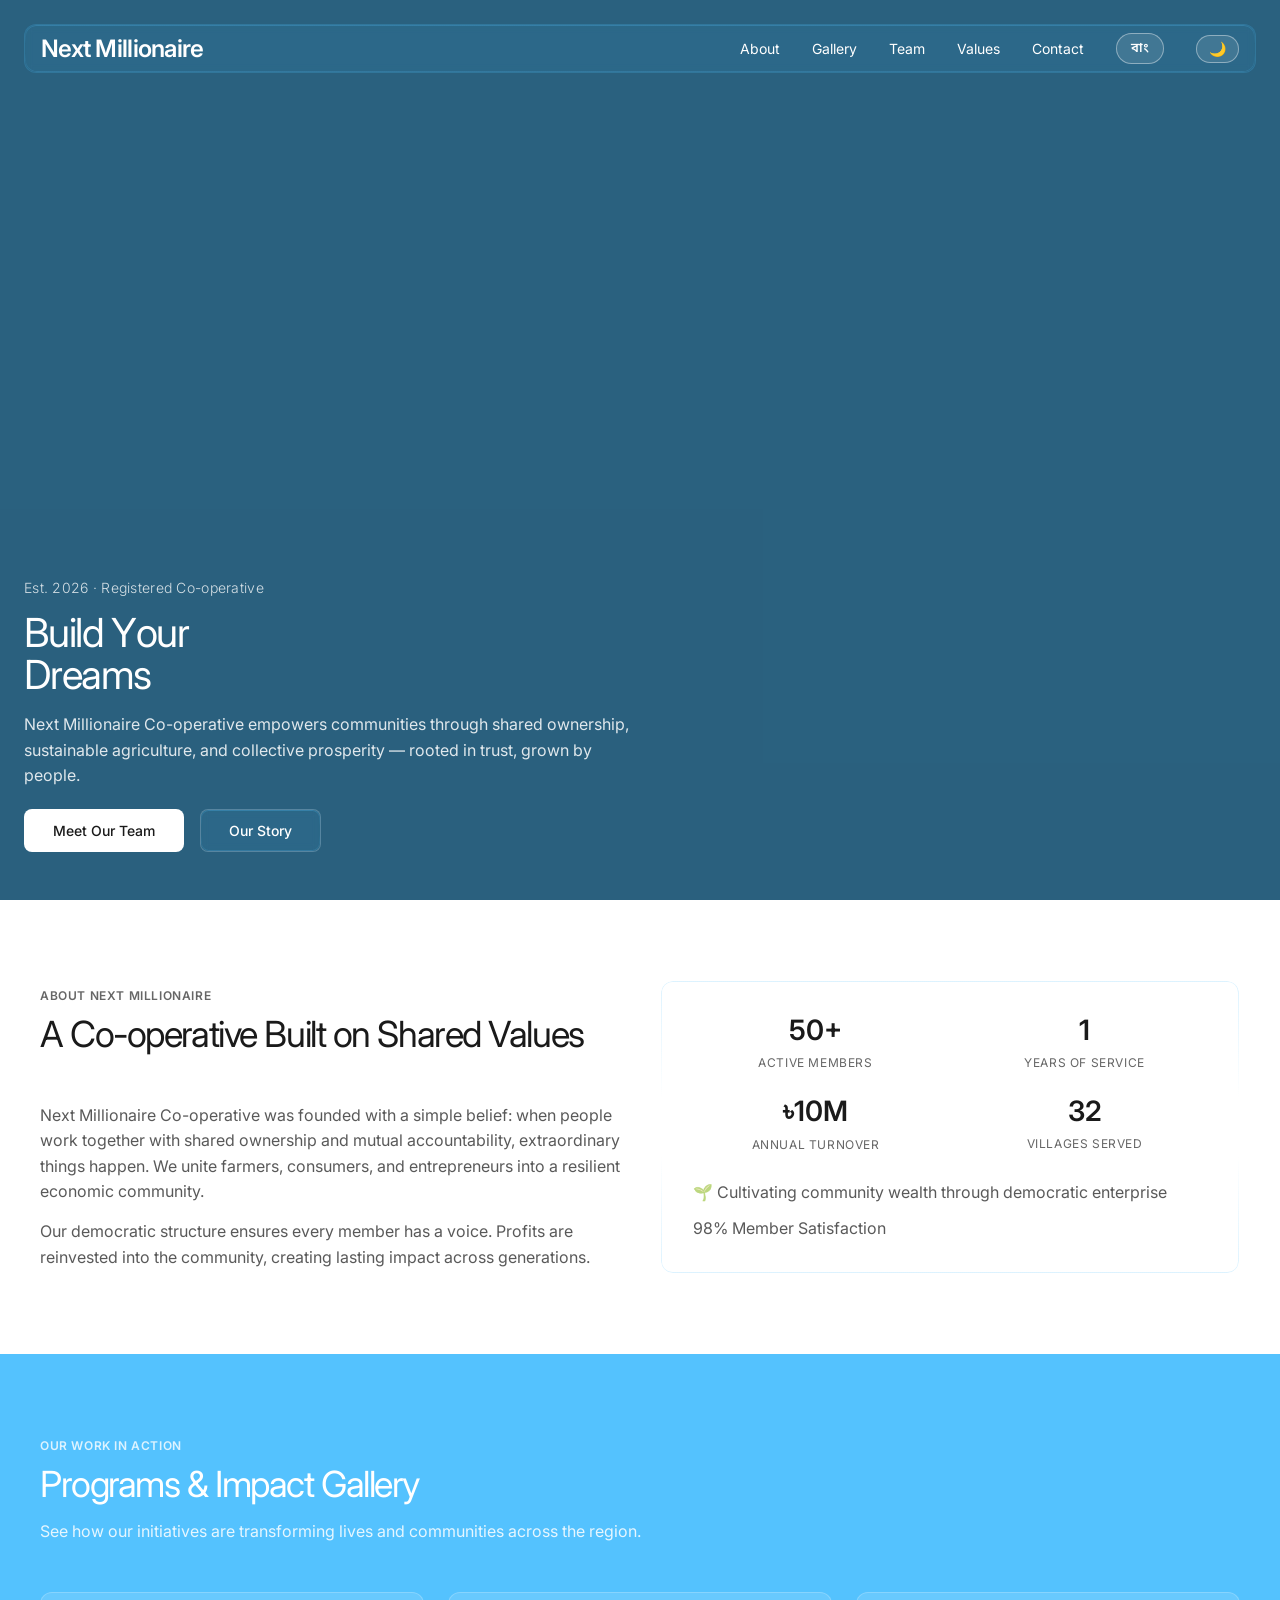
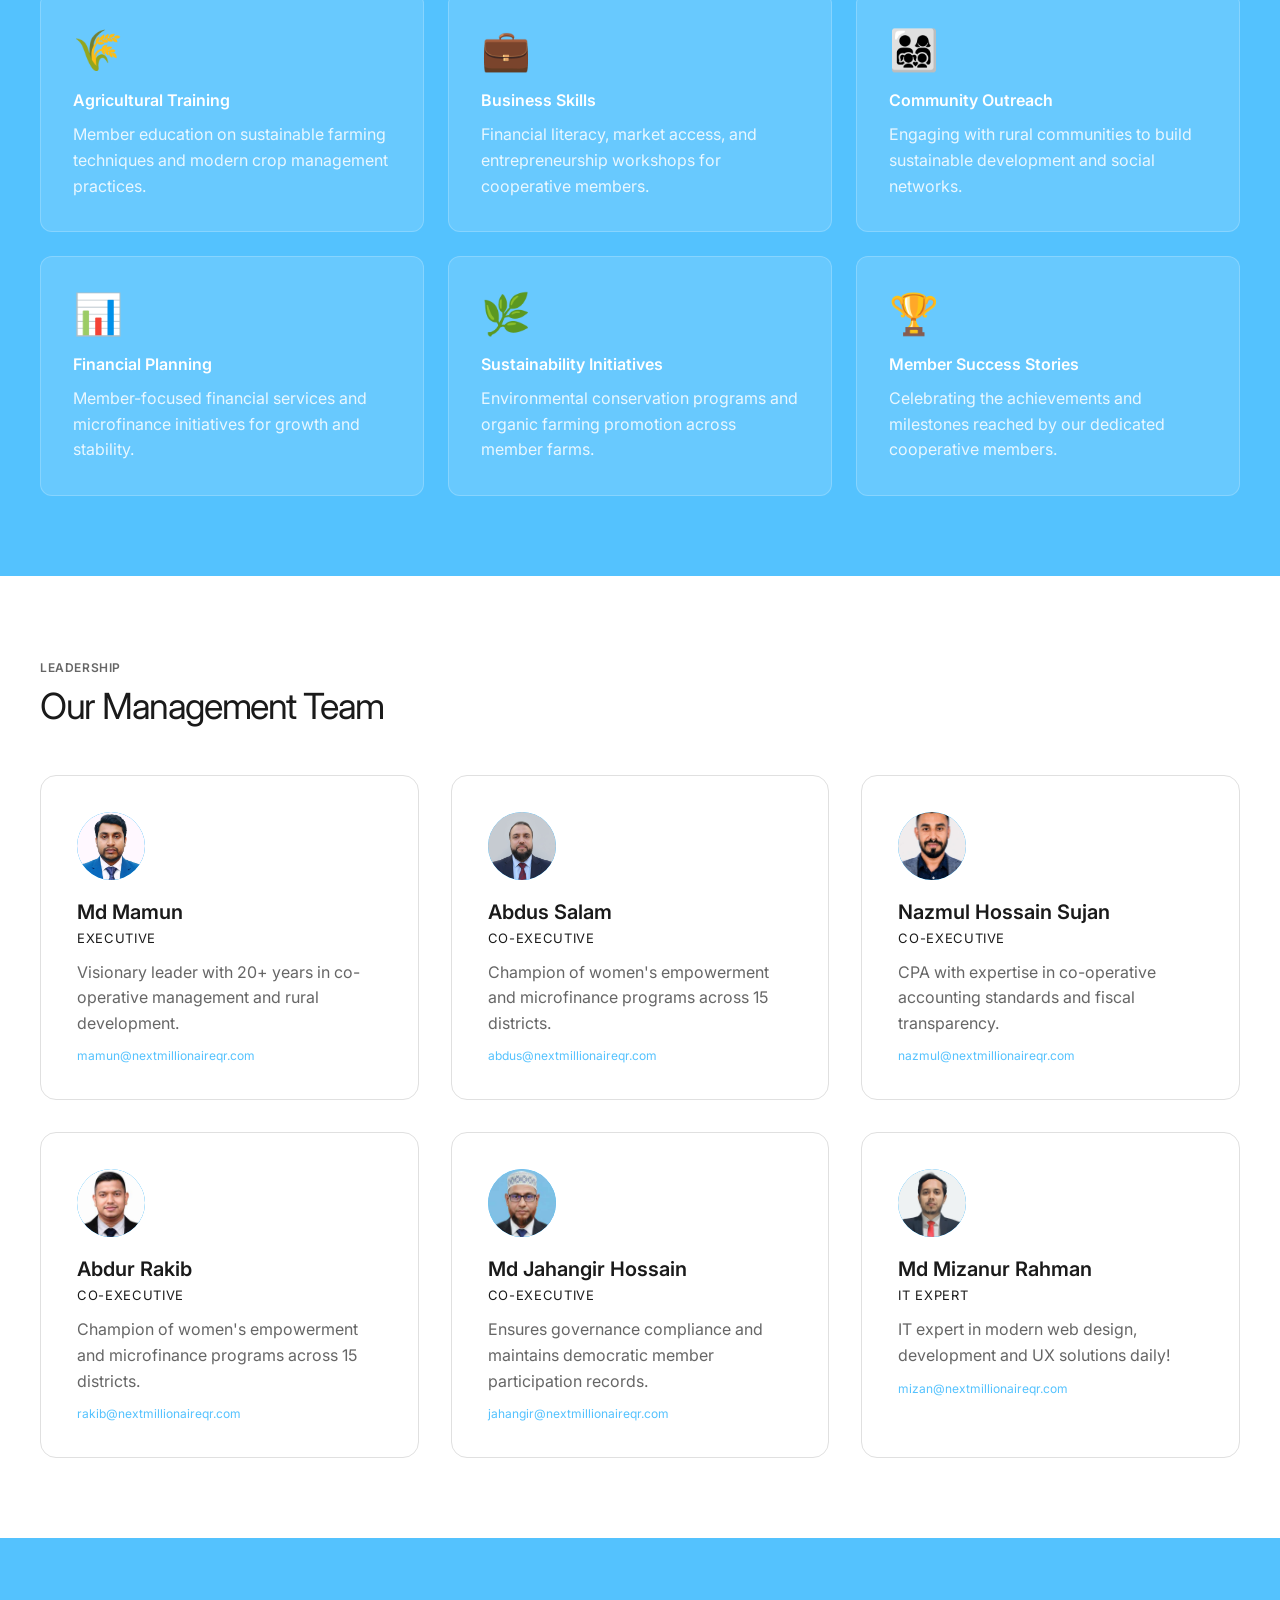
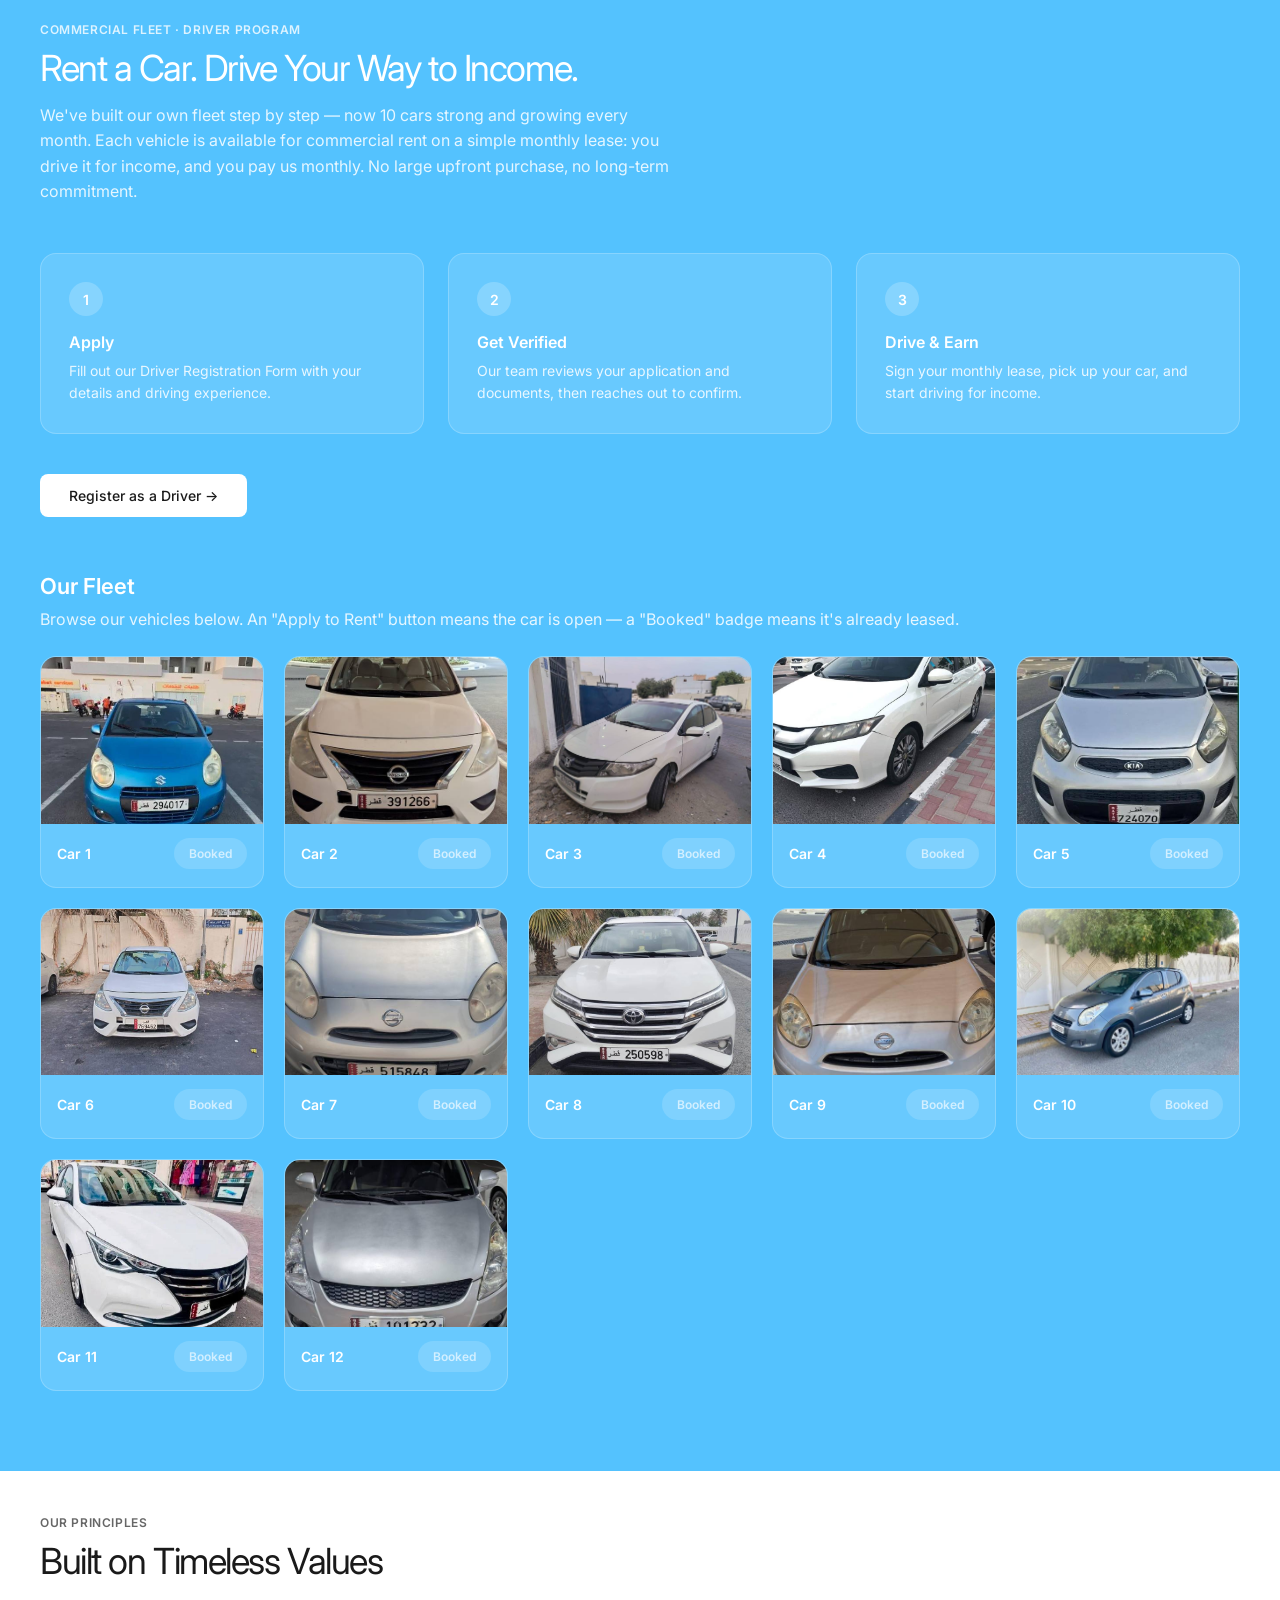
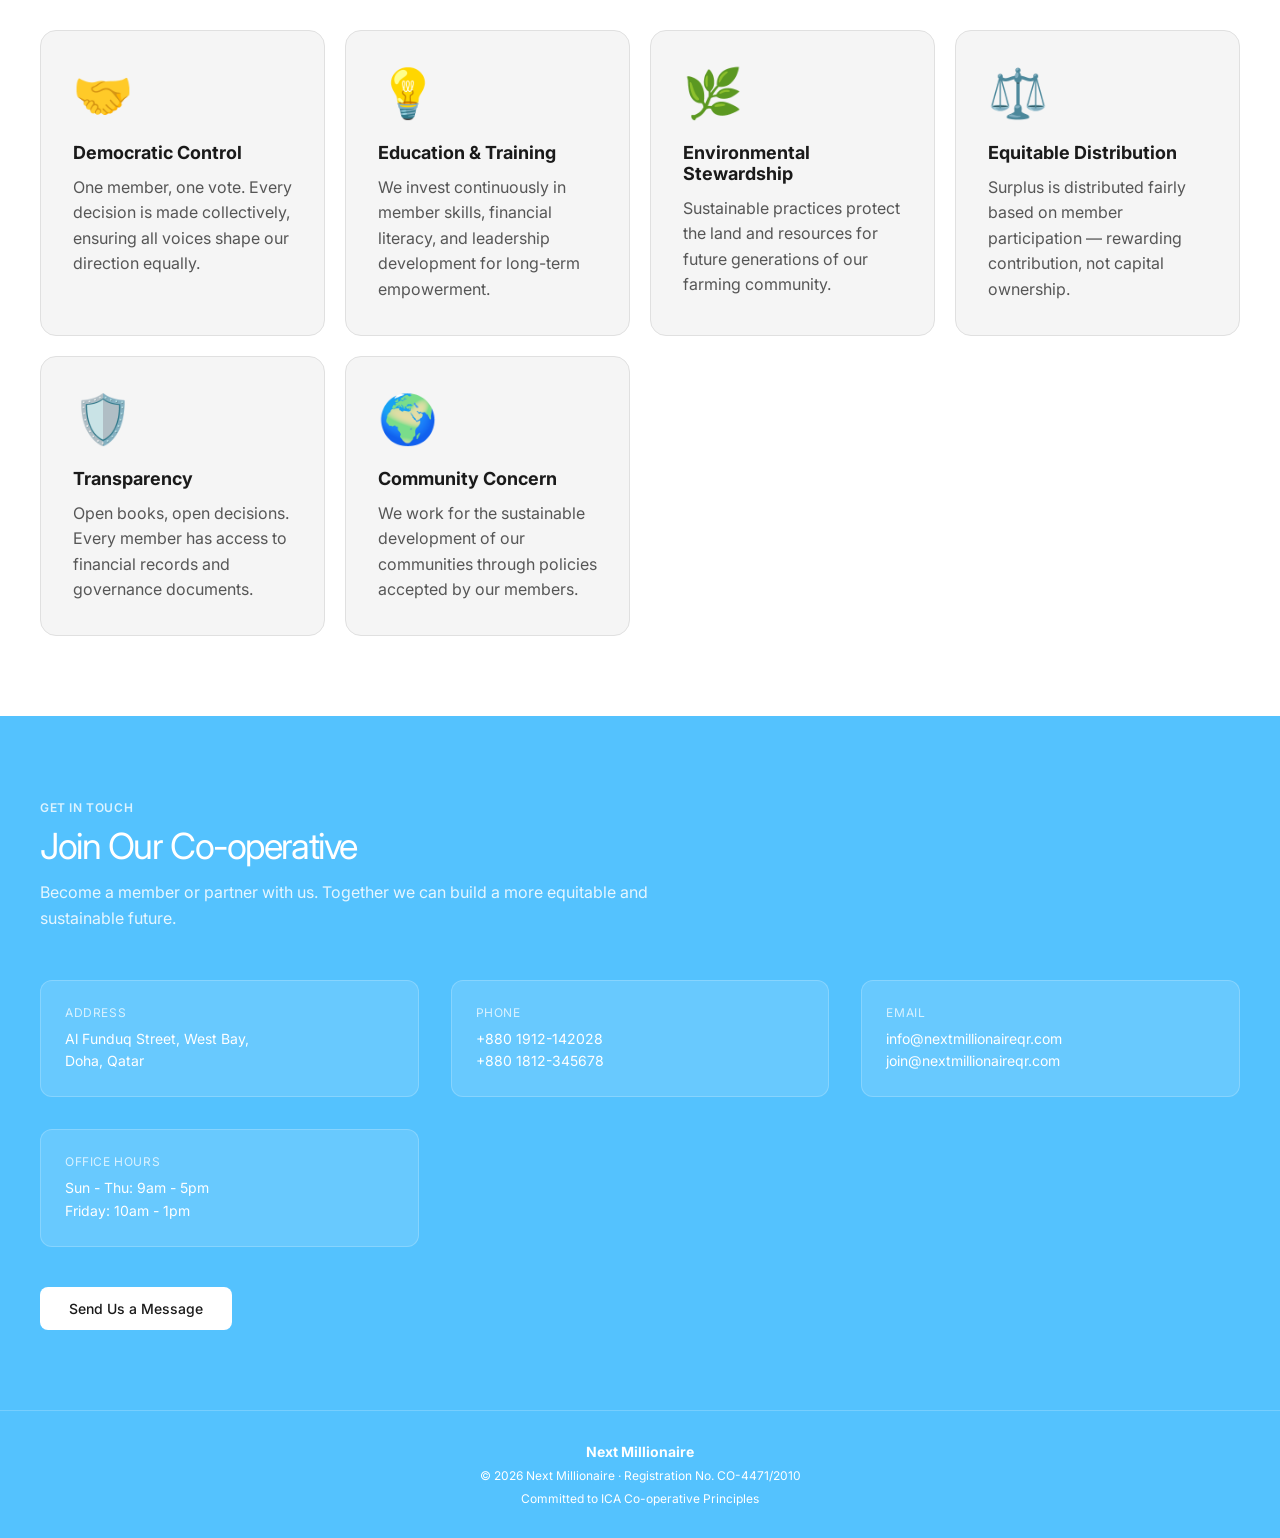
==== commit 04de82ad: "Add files via upload" ====
--- a/index.html
+++ b/index.html
@@ -15,15 +15,55 @@
 
   <link rel="preconnect" href="https://fonts.googleapis.com">
   <link rel="preconnect" href="https://fonts.gstatic.com" crossorigin>
-  <link href="https://fonts.googleapis.com/css2?family=Inter:wght@300;400;500;600&family=Hind+Siliguri:wght@400;500;600;700&family=Noto+Kufi+Arabic:wght@400;500;600;700&display=swap" rel="stylesheet">
+  <link href="https://fonts.googleapis.com/css2?family=Inter:wght@300;400;500;600&family=Noto+Sans+Bengali:wght@400;500;600;700&display=swap" rel="stylesheet">
 
   <style>
+    /* === NM dark mode === */
+    :root {
+      --page-bg: #ffffff;
+      --section-accent: #54C2FE;
+      --text: #1a1a1a;
+      --muted: #666666;
+      --muted-a6: rgba(0, 0, 0, 0.6);
+      --muted-a65: rgba(0, 0, 0, 0.65);
+      --card-bg: #f8f9fa;
+      --card-bg-alt: #f5f5f5;
+      --card-bg-hover: #ffffff;
+      --card-border: #e0e0e0;
+    }
+    html[data-theme="dark"] {
+      --page-bg: #14171d;
+      --section-accent: #0f3049;
+      --text: #eef0f3;
+      --muted: #98a1ad;
+      --muted-a6: rgba(255, 255, 255, 0.62);
+      --muted-a65: rgba(255, 255, 255, 0.68);
+      --card-bg: #1b1f28;
+      --card-bg-alt: #1b1f28;
+      --card-bg-hover: #222834;
+      --card-border: rgba(255, 255, 255, 0.12);
+      color-scheme: dark;
+    }
+    html[data-theme="dark"] .member-contact { color: #6fcbff; }
+    .theme-toggle {
+      border: 1px solid rgba(255,255,255,0.4);
+      background: rgba(255,255,255,0.1);
+      color: inherit;
+      font-size: 14px;
+      padding: 6px 12px;
+      border-radius: 20px;
+      cursor: pointer;
+      transition: all 0.3s ease;
+      line-height: 1;
+    }
+    .theme-toggle:hover { background: rgba(255,255,255,0.25); }
+    
     * { margin: 0; padding: 0; box-sizing: border-box; }
     html { scroll-behavior: smooth; }
     body {
       font-family: 'Inter', sans-serif;
-      background: #fff;
-      color: #1a1a1a;
+      background: var(--page-bg);
+      color: var(--text);
       overflow-x: hidden;
       -webkit-font-smoothing: antialiased;
       -moz-osx-font-smoothing: grayscale;
@@ -290,43 +330,43 @@
 
     .content-section {
       padding: 80px 24px;
-      background: #fff;
+      background: var(--page-bg);
     }
     #values {
       padding-top: 40px;
     }
     .content-section:nth-of-type(1) {
-      background: #54C2FE;
+      background: var(--section-accent);
       color: #fff;
     }
     .content-section:nth-of-type(2) {
-      background: #fff;
-      color: #1a1a1a;
+      background: var(--page-bg);
+      color: var(--text);
     }
     .content-section:nth-of-type(3) {
-      background: #54C2FE;
+      background: var(--section-accent);
       color: #fff;
     }
     .content-section:nth-of-type(4) {
-      background: #fff;
-      color: #1a1a1a;
+      background: var(--page-bg);
+      color: var(--text);
     }
     .content-section:nth-of-type(5) {
-      background: #fff;
-      color: #1a1a1a;
+      background: var(--page-bg);
+      color: var(--text);
     }
     .content-section:nth-of-type(6) {
-      background: #54C2FE;
+      background: var(--section-accent);
       color: #fff;
     }
     .content-section:nth-of-type(n+2):nth-of-type(even) .section-label {
-      color: rgba(0, 0, 0, 0.6);
+      color: var(--muted-a6);
     }
     .content-section:nth-of-type(n+2):nth-of-type(even) .section-title {
-      color: #1a1a1a;
+      color: var(--text);
     }
     .content-section:nth-of-type(n+2):nth-of-type(even) .muted {
-      color: rgba(0, 0, 0, 0.65);
+      color: var(--muted-a65);
     }
     .content-section:nth-of-type(n+2):nth-of-type(odd) .section-label {
       color: rgba(255, 255, 255, 0.8);
@@ -344,7 +384,7 @@
     .section-head { margin-bottom: 48px; }
     .section-label {
       display: inline-block;
-      color: #666;
+      color: var(--muted);
       font-size: 12px;
       font-weight: 600;
       letter-spacing: 0.05em;
@@ -357,7 +397,7 @@
       letter-spacing: -0.04em;
       line-height: 1.1;
       max-width: 600px;
-      color: #1a1a1a;
+      color: var(--text);
     }
 
     .about-grid {
@@ -387,12 +427,12 @@
     }
     .stat-label {
       font-size: 12px;
-      color: #666;
+      color: var(--muted);
       text-transform: uppercase;
       letter-spacing: 0.05em;
     }
     .muted {
-      color: #666;
+      color: var(--muted);
       line-height: 1.6;
     }
 
@@ -402,24 +442,24 @@
       gap: 32px;
     }
     .member-card {
-      background: #f8f9fa;
+      background: var(--card-bg);
       padding: 36px;
       border-radius: 16px;
-      border: 1px solid #e0e0e0;
+      border: 1px solid var(--card-border);
       transition: all 0.3s ease;
     }
     .member-card:hover {
-      background: #fff;
+      background: var(--card-bg-hover);
       border-color: #54C2FE;
       transform: translateY(-4px);
       box-shadow: 0 8px 24px rgba(84, 194, 254, 0.15);
     }
     #management .member-card {
-      background: #fff;
-      border-color: #e0e0e0;
+      background: var(--page-bg);
+      border-color: var(--card-border);
     }
     #management .member-card:hover {
-      background: #fff;
+      background: var(--card-bg-hover);
       border-color: #54C2FE;
     }
     .avatar {
@@ -453,19 +493,19 @@
     }
     .member-role {
       font-size: 13px;
-      color: #000;
+      color: var(--text);
       text-transform: uppercase;
       letter-spacing: 0.05em;
       margin-bottom: 14px;
     }
     #management .member-role {
-      color: #000;
+      color: var(--text);
     }
     #management .member-name {
-      color: #1a1a1a;
+      color: var(--text);
     }
     #management .muted {
-      color: #555;
+      color: var(--muted);
     }
     .member-contact {
       font-size: 12px;
@@ -488,10 +528,10 @@
       gap: 24px;
     }
     .gallery-card, .value-card {
-      background: #f8f9fa;
+      background: var(--card-bg);
       padding: 32px;
       border-radius: 12px;
-      border: 1px solid #e0e0e0;
+      border: 1px solid var(--card-border);
       transition: all 0.3s ease;
     }
     .content-section:nth-of-type(3) .value-card,
@@ -501,7 +541,7 @@
       border-color: rgba(255, 255, 255, 0.2);
     }
     .gallery-card:hover, .value-card:hover {
-      background: #fff;
+      background: var(--card-bg-hover);
       border-color: #54C2FE;
       transform: translateY(-4px);
       box-shadow: 0 8px 24px rgba(84, 194, 254, 0.15);
@@ -544,47 +584,47 @@
       color: inherit;
     }
     .content-section:nth-of-type(5) .value-card {
-      color: #1a1a1a;
+      color: var(--text);
     }
     .content-section:nth-of-type(5) .value-card .muted {
-      color: #555;
+      color: var(--muted);
     }
     .content-section:nth-of-type(5) .value-title {
-      color: #1a1a1a;
+      color: var(--text);
     }
 
     /* #values is nth-of-type(5) = odd, but has WHITE background.
        The generic odd-rule sets white text — override everything to dark. */
     #values {
-      background: #fff;
-      color: #1a1a1a;
+      background: var(--page-bg);
+      color: var(--text);
     }
     #values .value-card {
-      background: #f5f5f5;
-      border-color: #e0e0e0;
+      background: var(--card-bg-alt);
+      border-color: var(--card-border);
     }
     #values .value-card:hover {
-      background: #fff;
+      background: var(--card-bg-hover);
       border-color: #54C2FE;
     }
     #values .section-label {
-      color: rgba(0, 0, 0, 0.6);
+      color: var(--muted-a6);
     }
     #values .section-title {
-      color: #1a1a1a;
+      color: var(--text);
     }
     #values .muted {
-      color: rgba(0, 0, 0, 0.65);
+      color: var(--muted-a65);
     }
     #values .gallery-title,
     #values .value-title {
-      color: #1a1a1a;
+      color: var(--text);
     }
 
     /* #contact is nth-of-type(6) = even, but has BLUE background.
        The generic even-rule sets dark text — override everything to white. */
     #contact {
-      background: #54C2FE;
+      background: var(--section-accent);
       color: #fff;
     }
     #contact .section-label {
@@ -619,7 +659,7 @@
 
     /* Driver Car Rental */
     #driver-rental {
-      background: #54C2FE;
+      background: var(--section-accent);
       color: #fff;
     }
     #driver-rental .section-label { color: rgba(255, 255, 255, 0.8); }
@@ -741,16 +781,16 @@
       max-width: 100%;
     }
     .value-card {
-      background: #f5f5f5;
+      background: var(--card-bg-alt);
       padding: 32px;
       border-radius: 16px;
-      border: 1px solid #e0e0e0;
+      border: 1px solid var(--card-border);
       transition: all 0.3s ease;
       display: flex;
       flex-direction: column;
     }
     .value-card:hover {
-      background: #fff;
+      background: var(--card-bg-hover);
       border-color: #54C2FE;
       transform: translateY(-4px);
       box-shadow: 0 8px 24px rgba(84, 194, 254, 0.15);
@@ -763,10 +803,10 @@
       margin-bottom: 40px;
     }
     .contact-item {
-      background: #f8f9fa;
+      background: var(--card-bg);
       padding: 24px;
       border-radius: 12px;
-      border: 1px solid #e0e0e0;
+      border: 1px solid var(--card-border);
     }
     .content-section:nth-of-type(n+2):nth-of-type(even) .contact-item {
       background: rgba(255, 255, 255, 0.12);
@@ -774,7 +814,7 @@
     }
     .contact-label {
       font-size: 12px;
-      color: #666;
+      color: var(--muted);
       text-transform: uppercase;
       letter-spacing: 0.05em;
       margin-bottom: 8px;
@@ -789,7 +829,7 @@
     }
 
     footer {
-      background: #54C2FE;
+      background: var(--section-accent);
       border-top: 1px solid rgba(255, 255, 255, 0.2);
       padding: 32px 24px;
       color: #fff;
@@ -898,70 +938,25 @@
       .member-card { padding: 20px; }
       .member-name { font-size: 16px; }
     }
+  /* === NM i18n toggle === */
+  .lang-toggle {
+    border: 1px solid rgba(255,255,255,0.4);
+    background: rgba(255,255,255,0.1);
+    color: inherit;
+    font-size: 13px;
+    font-weight: 600;
+    padding: 6px 14px;
+    border-radius: 20px;
+    cursor: pointer;
+    transition: all 0.3s ease;
+    font-family: 'Noto Sans Bengali', 'Inter', sans-serif;
+    white-space: nowrap;
+  }
+  .lang-toggle:hover { background: rgba(255,255,255,0.25); }
+  html[lang="bn"] body, html[lang="bn"] * {
+    font-family: 'Noto Sans Bengali', 'Inter', sans-serif;
+  }
   
-    /* ============ Language switcher & i18n ============ */
-    .lang-switch {
-      display: flex;
-      align-items: center;
-      gap: 4px;
-      margin-left: 10px;
-      padding-left: 10px;
-      border-left: 1px solid rgba(255, 255, 255, 0.25);
-    }
-    .lang-switch button {
-      background: transparent;
-      border: 1px solid rgba(255, 255, 255, 0.3);
-      color: rgba(255, 255, 255, 0.85);
-      font-size: 12px;
-      font-weight: 600;
-      padding: 5px 10px;
-      border-radius: 999px;
-      cursor: pointer;
-      transition: all 0.25s ease;
-      font-family: 'Inter', sans-serif;
-    }
-    .lang-switch button:hover {
-      border-color: #fff;
-      color: #fff;
-    }
-    .lang-switch button.active {
-      background: #fff;
-      color: #1a1a1a;
-      border-color: #fff;
-    }
-    .mobile-menu .lang-switch {
-      margin: 12px 24px 4px;
-      padding-left: 0;
-      padding-top: 16px;
-      border-left: none;
-      border-top: 1px solid rgba(255, 255, 255, 0.15);
-    }
-
-    /* Bangla / Arabic type */
-    body.lang-bn { font-family: 'Hind Siliguri', 'Inter', sans-serif; }
-    body.lang-ar { font-family: 'Noto Kufi Arabic', 'Inter', sans-serif; }
-
-    /* RTL adjustments (Arabic) */
-    html[dir="rtl"] .lang-switch {
-      margin-left: 0;
-      margin-right: 10px;
-      padding-left: 0;
-      padding-right: 10px;
-      border-left: none;
-      border-right: 1px solid rgba(255, 255, 255, 0.25);
-    }
-    html[dir="rtl"] .mobile-menu a { border-left: none; border-right: 3px solid transparent; }
-    html[dir="rtl"] .mobile-menu a:hover { border-left-color: transparent; border-right-color: #667eea; }
-    html[dir="rtl"] .eyebrow,
-    html[dir="rtl"] .section-head,
-    html[dir="rtl"] .fleet-head { text-align: right; }
-    html[dir="rtl"] .driver-step,
-    html[dir="rtl"] .value-card,
-    html[dir="rtl"] .gallery-card,
-    html[dir="rtl"] .member-card,
-    html[dir="rtl"] .contact-item,
-    html[dir="rtl"] .glass-card { text-align: right; }
-    html[dir="rtl"] .fleet-info { flex-direction: row-reverse; }
   </style>
 </head>
 <body>
@@ -977,12 +972,13 @@
         <nav class="navbar liquid-glass">
           <a href="index.html" class="logo">Next Millionaire</a>
           <div class="nav-links">
-            <a href="about.html" data-i18n="nav.about">About</a>
-            <a href="gallery.html" data-i18n="nav.gallery">Gallery</a>
-            <a href="team.html" data-i18n="nav.team">Team</a>
-            <a href="values.html" data-i18n="nav.values">Values</a>
-            <a href="contact.html" data-i18n="nav.contact">Contact</a>
-            <div class="lang-switch"><button data-lang-btn="en" class="active">EN</button><button data-lang-btn="bn">বাং</button><button data-lang-btn="ar">عربي</button></div>
+            <a href="about.html" data-bn="সম্পর্কে">About</a>
+            <a href="gallery.html" data-bn="গ্যালারি">Gallery</a>
+            <a href="team.html" data-bn="টিম">Team</a>
+            <a href="values.html" data-bn="মূল্যবোধ">Values</a>
+            <a href="contact.html" data-bn="যোগাযোগ">Contact</a>
+            <button class="lang-toggle" onclick="toggleLang()">বাং</button>
+            <button class="theme-toggle" onclick="toggleTheme()" aria-label="Toggle dark mode">🌙</button>
           </div>
           <button class="hamburger" id="hamburgerBtn">
             <span></span>
@@ -991,23 +987,24 @@
           </button>
         </nav>
         <div class="mobile-menu" id="mobileMenu">
-          <a href="about.html" data-i18n="nav.about">About</a>
-            <a href="gallery.html" data-i18n="nav.gallery">Gallery</a>
-            <a href="team.html" data-i18n="nav.team">Team</a>
-            <a href="values.html" data-i18n="nav.values">Values</a>
-            <a href="contact.html" data-i18n="nav.contact">Contact</a>
-            <div class="lang-switch"><button data-lang-btn="en" class="active">EN</button><button data-lang-btn="bn">বাং</button><button data-lang-btn="ar">عربي</button></div>
+          <a href="about.html" data-bn="সম্পর্কে">About</a>
+            <a href="gallery.html" data-bn="গ্যালারি">Gallery</a>
+            <a href="team.html" data-bn="টিম">Team</a>
+            <a href="values.html" data-bn="মূল্যবোধ">Values</a>
+            <a href="contact.html" data-bn="যোগাযোগ">Contact</a>
+            <button class="lang-toggle" onclick="toggleLang()" style="margin:8px 24px; width:calc(100% - 48px);">বাং</button>
+          <button class="theme-toggle theme-toggle-labeled" onclick="toggleTheme()" style="margin:0 24px 8px; width:calc(100% - 48px);" aria-label="Toggle dark mode">🌙 Dark Mode</button>
         </div>
       </div>
       <div class="hero-bottom">
         <div class="hero-grid">
           <div>
-            <div class="eyebrow" data-i18n="hero.eyebrow">Est. 2026 · Registered Co-operative</div>
+            <div class="eyebrow" data-bn="প্রতিষ্ঠিত ২০২৬ · নিবন্ধিত সমবায় সমিতি">Est. 2026 · Registered Co-operative</div>
             <h1 id="heading"></h1>
-            <p class="subheading" id="subheading" data-i18n="hero.subtitle">Next Millionaire Co-operative empowers communities through shared ownership, sustainable agriculture, and collective prosperity — rooted in trust, grown by people.</p>
+            <p class="subheading" id="subheading" data-bn="নেক্সট মিলিয়নিয়ার কো-অপারেটিভ অংশীদারি মালিকানা, টেকসই কৃষি এবং সমষ্টিগত সমৃদ্ধির মাধ্যমে সম্প্রদায়কে শক্তিশালী করে — বিশ্বাসে প্রোথিত, মানুষের হাতে গড়া।">Next Millionaire Co-operative empowers communities through shared ownership, sustainable agriculture, and collective prosperity — rooted in trust, grown by people.</p>
             <div class="buttons" id="buttons">
-              <a href="#management" class="btn-primary" data-i18n="hero.btn1">Meet Our Team</a>
-              <a href="#about" class="btn-secondary liquid-glass" data-i18n="hero.btn2">Our Story</a>
+              <a href="#management" class="btn-primary" data-bn="আমাদের টিমের সাথে দেখা করুন">Meet Our Team</a>
+              <a href="#about" class="btn-secondary liquid-glass" data-bn="আমাদের গল্প">Our Story</a>
             </div>
           </div>
 
@@ -1020,21 +1017,21 @@
     <div class="container about-grid">
       <div>
         <div class="section-head">
-          <p class="section-label" data-i18n="about.label">About Next Millionaire</p>
-          <h2 class="section-title" data-i18n="about.title">A Co-operative Built on Shared Values</h2>
+          <p class="section-label" data-bn="নেক্সট মিলিয়নিয়ার সম্পর্কে">About Next Millionaire</p>
+          <h2 class="section-title" data-bn="অংশীদারি মূল্যবোধের উপর গড়া একটি সমবায়">A Co-operative Built on Shared Values</h2>
         </div>
-        <p class="muted" data-i18n="about.para1">Next Millionaire Co-operative was founded with a simple belief: when people work together with shared ownership and mutual accountability, extraordinary things happen. We unite farmers, consumers, and entrepreneurs into a resilient economic community.</p>
-        <p class="muted" style="margin-top:14px;" data-i18n="about.para2">Our democratic structure ensures every member has a voice. Profits are reinvested into the community, creating lasting impact across generations.</p>
+        <p class="muted" data-bn="নেক্সট মিলিয়নিয়ার কো-অপারেটিভ একটি সাধারণ বিশ্বাস নিয়ে প্রতিষ্ঠিত হয়েছে: মানুষ যখন অংশীদারি মালিকানা ও পারস্পরিক জবাবদিহিতা নিয়ে একসাথে কাজ করে, তখন অসাধারণ কিছু ঘটে। আমরা কৃষক, ভোক্তা ও উদ্যোক্তাদের একটি সহনশীল অর্থনৈতিক সম্প্রদায়ে একত্রিত করি।">Next Millionaire Co-operative was founded with a simple belief: when people work together with shared ownership and mutual accountability, extraordinary things happen. We unite farmers, consumers, and entrepreneurs into a resilient economic community.</p>
+        <p class="muted" style="margin-top:14px;" data-bn="আমাদের গণতান্ত্রিক কাঠামো নিশ্চিত করে যে প্রতিটি সদস্যের কণ্ঠস্বর গুরুত্ব পায়। মুনাফা সম্প্রদায়ে পুনর্বিনিয়োগ করা হয়, যা প্রজন্ম ধরে দীর্ঘস্থায়ী প্রভাব তৈরি করে।">Our democratic structure ensures every member has a voice. Profits are reinvested into the community, creating lasting impact across generations.</p>
       </div>
       <div class="glass-card liquid-glass">
         <div class="stats-grid">
-          <div class="stat"><div class="stat-num">50+</div><div class="stat-label" data-i18n="stat.members">Active Members</div></div>
-          <div class="stat"><div class="stat-num">1</div><div class="stat-label" data-i18n="stat.years">Years of Service</div></div>
-          <div class="stat"><div class="stat-num">৳10M</div><div class="stat-label" data-i18n="stat.turnover">Annual Turnover</div></div>
-          <div class="stat"><div class="stat-num">32</div><div class="stat-label" data-i18n="stat.villages">Villages Served</div></div>
+          <div class="stat"><div class="stat-num">50+</div><div class="stat-label" data-bn="সক্রিয় সদস্য">Active Members</div></div>
+          <div class="stat"><div class="stat-num">1</div><div class="stat-label" data-bn="সেবার বছর">Years of Service</div></div>
+          <div class="stat"><div class="stat-num">৳10M</div><div class="stat-label" data-bn="বার্ষিক টার্নওভার">Annual Turnover</div></div>
+          <div class="stat"><div class="stat-num">32</div><div class="stat-label" data-bn="সেবাপ্রাপ্ত গ্রাম">Villages Served</div></div>
         </div>
-        <p class="muted" style="margin-top:28px;" data-i18n="about.tagline1">🌱 Cultivating community wealth through democratic enterprise</p>
-        <p class="muted" style="margin-top:10px;" data-i18n="about.tagline2">98% Member Satisfaction</p>
+        <p class="muted" style="margin-top:28px;" data-bn="🌱 গণতান্ত্রিক উদ্যোগের মাধ্যমে সম্প্রদায়ের সম্পদ গড়ে তোলা">🌱 Cultivating community wealth through democratic enterprise</p>
+        <p class="muted" style="margin-top:10px;" data-bn="৯৮% সদস্য সন্তুষ্টি">98% Member Satisfaction</p>
       </div>
     </div>
   </section>
@@ -1046,17 +1043,17 @@
   <section class="content-section" id="gallery">
     <div class="container">
       <div class="section-head">
-        <p class="section-label" data-i18n="gallery.label">Our Work in Action</p>
-        <h2 class="section-title" data-i18n="gallery.title">Programs & Impact Gallery</h2>
-        <p class="muted" style="margin-top:14px;" data-i18n="gallery.subtitle">See how our initiatives are transforming lives and communities across the region.</p>
+        <p class="section-label" data-bn="আমাদের কাজ বাস্তবে">Our Work in Action</p>
+        <h2 class="section-title" data-bn="প্রোগ্রাম ও প্রভাব গ্যালারি">Programs &amp; Impact Gallery</h2>
+        <p class="muted" style="margin-top:14px;" data-bn="দেখুন কীভাবে আমাদের উদ্যোগগুলো অঞ্চলজুড়ে মানুষের জীবন ও সম্প্রদায়কে বদলে দিচ্ছে।">See how our initiatives are transforming lives and communities across the region.</p>
       </div>
       <div class="gallery-grid">
-        <div class="gallery-card"><div class="icon">🌾</div><div class="gallery-title" data-i18n="g1.t">Agricultural Training</div><p class="muted" data-i18n="g1.d">Member education on sustainable farming techniques and modern crop management practices.</p></div>
-        <div class="gallery-card"><div class="icon">💼</div><div class="gallery-title" data-i18n="g2.t">Business Skills</div><p class="muted" data-i18n="g2.d">Financial literacy, market access, and entrepreneurship workshops for cooperative members.</p></div>
-        <div class="gallery-card"><div class="icon">👨‍👩‍👧‍👦</div><div class="gallery-title" data-i18n="g3.t">Community Outreach</div><p class="muted" data-i18n="g3.d">Engaging with rural communities to build sustainable development and social networks.</p></div>
-        <div class="gallery-card"><div class="icon">📊</div><div class="gallery-title" data-i18n="g4.t">Financial Planning</div><p class="muted" data-i18n="g4.d">Member-focused financial services and microfinance initiatives for growth and stability.</p></div>
-        <div class="gallery-card"><div class="icon">🌿</div><div class="gallery-title" data-i18n="g5.t">Sustainability Initiatives</div><p class="muted" data-i18n="g5.d">Environmental conservation programs and organic farming promotion across member farms.</p></div>
-        <div class="gallery-card"><div class="icon">🏆</div><div class="gallery-title" data-i18n="g6.t">Member Success Stories</div><p class="muted" data-i18n="g6.d">Celebrating the achievements and milestones reached by our dedicated cooperative members.</p></div>
+        <div class="gallery-card"><div class="icon">🌾</div><div class="gallery-title" data-bn="কৃষি প্রশিক্ষণ">Agricultural Training</div><p class="muted" data-bn="টেকসই কৃষি পদ্ধতি ও আধুনিক ফসল ব্যবস্থাপনা নিয়ে সদস্যদের শিক্ষা প্রদান।">Member education on sustainable farming techniques and modern crop management practices.</p></div>
+        <div class="gallery-card"><div class="icon">💼</div><div class="gallery-title" data-bn="ব্যবসায়িক দক্ষতা">Business Skills</div><p class="muted" data-bn="সমবায় সদস্যদের জন্য আর্থিক সাক্ষরতা, বাজার প্রবেশাধিকার ও উদ্যোক্তা কর্মশালা।">Financial literacy, market access, and entrepreneurship workshops for cooperative members.</p></div>
+        <div class="gallery-card"><div class="icon">👨‍👩‍👧‍👦</div><div class="gallery-title" data-bn="সম্প্রদায় সম্পৃক্তকরণ">Community Outreach</div><p class="muted" data-bn="টেকসই উন্নয়ন ও সামাজিক নেটওয়ার্ক গড়ে তুলতে গ্রামীণ সম্প্রদায়ের সাথে সম্পৃক্ততা।">Engaging with rural communities to build sustainable development and social networks.</p></div>
+        <div class="gallery-card"><div class="icon">📊</div><div class="gallery-title" data-bn="আর্থিক পরিকল্পনা">Financial Planning</div><p class="muted" data-bn="প্রবৃদ্ধি ও স্থিতিশীলতার জন্য সদস্যকেন্দ্রিক আর্থিক সেবা ও ক্ষুদ্রঋণ উদ্যোগ।">Member-focused financial services and microfinance initiatives for growth and stability.</p></div>
+        <div class="gallery-card"><div class="icon">🌿</div><div class="gallery-title" data-bn="টেকসই উদ্যোগ">Sustainability Initiatives</div><p class="muted" data-bn="সদস্যদের খামারজুড়ে পরিবেশ সংরক্ষণ কর্মসূচি ও জৈব কৃষি প্রসার।">Environmental conservation programs and organic farming promotion across member farms.</p></div>
+        <div class="gallery-card"><div class="icon">🏆</div><div class="gallery-title" data-bn="সদস্যদের সাফল্যগাথা">Member Success Stories</div><p class="muted" data-bn="আমাদের নিবেদিতপ্রাণ সমবায় সদস্যদের অর্জন ও মাইলফলক উদযাপন।">Celebrating the achievements and milestones reached by our dedicated cooperative members.</p></div>
       </div>
     </div>
   </section>
@@ -1064,16 +1061,16 @@
   <section class="content-section" id="management">
     <div class="container">
       <div class="section-head">
-        <p class="section-label" data-i18n="mgmt.label">Leadership</p>
-        <h2 class="section-title" data-i18n="mgmt.title">Our Management Team</h2>
+        <p class="section-label" data-bn="নেতৃত্ব">Leadership</p>
+        <h2 class="section-title" data-bn="আমাদের ব্যবস্থাপনা টিম">Our Management Team</h2>
       </div>
       <div class="team-grid">
-        <div class="member-card"><div class="avatar"><img src="images/Mamun.jpg" alt="Md Mamun">MM</div><div class="member-name">Md Mamun</div><div class="member-role" data-i18n="role.exec">executive</div><p class="muted" data-i18n="bio.leader">Visionary leader with 20+ years in co-operative management and rural development.</p><div class="member-contact">mamun@nextmillionaireqr.com</div></div>
-        <div class="member-card"><div class="avatar"><img src="images/salam.jpeg" alt="Abdus Salam">AS</div><div class="member-name">Abdus Salam</div><div class="member-role" data-i18n="role.coexec">co-executive</div><p class="muted" data-i18n="bio.champion">Champion of women's empowerment and microfinance programs across 15 districts.</p><div class="member-contact">abdus@nextmillionaireqr.com</div></div>
-        <div class="member-card"><div class="avatar"><img src="images/najm.jpg" alt="Nazmul Hossain Sujan">NH</div><div class="member-name">Nazmul Hossain Sujan</div><div class="member-role" data-i18n="role.coexec">co-executive</div><p class="muted" data-i18n="bio.cpa">CPA with expertise in co-operative accounting standards and fiscal transparency.</p><div class="member-contact">nazmul@nextmillionaireqr.com</div></div>
-        <div class="member-card"><div class="avatar"><img src="images/rakib.jpg" alt="Abdur Rakib">AR</div><div class="member-name">Abdur Rakib</div><div class="member-role" data-i18n="role.coexec">co-executive</div><p class="muted" data-i18n="bio.champion">Champion of women's empowerment and microfinance programs across 15 districts.</p><div class="member-contact">rakib@nextmillionaireqr.com</div></div>
-        <div class="member-card"><div class="avatar"><img src="images/jahangir.jpg" alt="Md Jahangir Hossain">JH</div><div class="member-name">Md Jahangir Hossain</div><div class="member-role" data-i18n="role.coexec">co-executive</div><p class="muted" data-i18n="bio.gov">Ensures governance compliance and maintains democratic member participation records.</p><div class="member-contact">jahangir@nextmillionaireqr.com</div></div>
-        <div class="member-card"><div class="avatar"><img src="images/mizan.jpg" alt="Md Mizanur Rahman">MR</div><div class="member-name">Md Mizanur Rahman</div><div class="member-role" data-i18n="role.it">IT Expert</div><p class="muted" data-i18n="bio.it">IT expert in modern web design, development and UX solutions daily!</p><div class="member-contact">mizan@nextmillionaireqr.com</div></div>
+        <div class="member-card"><div class="avatar"><img src="images/Mamun.jpg" alt="Md Mamun">MM</div><div class="member-name">Md Mamun</div><div class="member-role" data-bn="নির্বাহী">executive</div><p class="muted" data-bn="সমবায় ব্যবস্থাপনা ও গ্রামীণ উন্নয়নে ২০+ বছরের অভিজ্ঞতাসম্পন্ন দূরদর্শী নেতা।">Visionary leader with 20+ years in co-operative management and rural development.</p><div class="member-contact">mamun@nextmillionaireqr.com</div></div>
+        <div class="member-card"><div class="avatar"><img src="images/salam.jpeg" alt="Abdus Salam">AS</div><div class="member-name">Abdus Salam</div><div class="member-role" data-bn="সহ-নির্বাহী">co-executive</div><p class="muted" data-bn="১৫টি জেলাজুড়ে নারীর ক্ষমতায়ন ও ক্ষুদ্রঋণ কর্মসূচির পথপ্রদর্শক।">Champion of women's empowerment and microfinance programs across 15 districts.</p><div class="member-contact">abdus@nextmillionaireqr.com</div></div>
+        <div class="member-card"><div class="avatar"><img src="images/najm.jpg" alt="Nazmul Hossain Sujan">NH</div><div class="member-name">Nazmul Hossain Sujan</div><div class="member-role" data-bn="সহ-নির্বাহী">co-executive</div><p class="muted" data-bn="সমবায় হিসাব মান ও আর্থিক স্বচ্ছতায় দক্ষ সিপিএ।">CPA with expertise in co-operative accounting standards and fiscal transparency.</p><div class="member-contact">nazmul@nextmillionaireqr.com</div></div>
+        <div class="member-card"><div class="avatar"><img src="images/rakib.jpg" alt="Abdur Rakib">AR</div><div class="member-name">Abdur Rakib</div><div class="member-role" data-bn="সহ-নির্বাহী">co-executive</div><p class="muted" data-bn="১৫টি জেলাজুড়ে নারীর ক্ষমতায়ন ও ক্ষুদ্রঋণ কর্মসূচির পথপ্রদর্শক।">Champion of women's empowerment and microfinance programs across 15 districts.</p><div class="member-contact">rakib@nextmillionaireqr.com</div></div>
+        <div class="member-card"><div class="avatar"><img src="images/jahangir.jpg" alt="Md Jahangir Hossain">JH</div><div class="member-name">Md Jahangir Hossain</div><div class="member-role" data-bn="সহ-নির্বাহী">co-executive</div><p class="muted" data-bn="সুশাসন মেনে চলা নিশ্চিত করেন এবং গণতান্ত্রিক সদস্য অংশগ্রহণের রেকর্ড সংরক্ষণ করেন।">Ensures governance compliance and maintains democratic member participation records.</p><div class="member-contact">jahangir@nextmillionaireqr.com</div></div>
+        <div class="member-card"><div class="avatar"><img src="images/mizan.jpg" alt="Md Mizanur Rahman">MR</div><div class="member-name">Md Mizanur Rahman</div><div class="member-role" data-bn="আইটি বিশেষজ্ঞ">IT Expert</div><p class="muted" data-bn="আধুনিক ওয়েব ডিজাইন, ডেভেলপমেন্ট ও ইউএক্স সমাধানে নিত্যদিনের আইটি বিশেষজ্ঞ!">IT expert in modern web design, development and UX solutions daily!</p><div class="member-contact">mizan@nextmillionaireqr.com</div></div>
 
       </div>
     </div>
@@ -1082,34 +1079,34 @@
   <section class="content-section" id="driver-rental">
     <div class="container">
       <div class="section-head">
-        <p class="section-label" data-i18n="dr.label">Commercial Fleet · Driver Program</p>
-        <h2 class="section-title" data-i18n="dr.title">Rent a Car. Drive Your Way to Income.</h2>
-        <p class="muted" style="margin-top:14px; max-width:640px;" data-i18n="dr.intro">We've built our own fleet step by step — now 10 cars strong and growing every month. Each vehicle is available for commercial rent on a simple monthly lease: you drive it for income, and you pay us monthly. No large upfront purchase, no long-term commitment.</p>
+        <p class="section-label" data-bn="কমার্শিয়াল ফ্লিট · ড্রাইভার প্রোগ্রাম">Commercial Fleet · Driver Program</p>
+        <h2 class="section-title" data-bn="গাড়ি ভাড়া নিন। আয়ের পথে গাড়ি চালান।">Rent a Car. Drive Your Way to Income.</h2>
+        <p class="muted" style="margin-top:14px; max-width:640px;" data-bn="আমরা ধাপে ধাপে নিজেদের বহর গড়ে তুলেছি — এখন ১০টি গাড়ি নিয়ে প্রতি মাসে বাড়ছি। প্রতিটি গাড়ি সহজ মাসিক লিজে কমার্শিয়াল ভাড়ার জন্য উপলব্ধ: আপনি আয়ের জন্য চালান, আমাদের মাসিক পরিশোধ করেন। বড় অগ্রিম কেনার প্রয়োজন নেই, দীর্ঘমেয়াদি প্রতিশ্রুতিও নেই।">We've built our own fleet step by step — now 10 cars strong and growing every month. Each vehicle is available for commercial rent on a simple monthly lease: you drive it for income, and you pay us monthly. No large upfront purchase, no long-term commitment.</p>
       </div>
       <div class="driver-steps">
         <div class="driver-step">
           <div class="driver-step-num">1</div>
-          <div class="driver-step-title" data-i18n="dr.s1t">Apply</div>
-          <p data-i18n="dr.s1d">Fill out our Driver Registration Form with your details and driving experience.</p>
+          <div class="driver-step-title" data-bn="আবেদন করুন">Apply</div>
+          <p data-bn="আপনার তথ্য ও ড্রাইভিং অভিজ্ঞতা দিয়ে আমাদের ড্রাইভার নিবন্ধন ফর্ম পূরণ করুন।">Fill out our Driver Registration Form with your details and driving experience.</p>
         </div>
         <div class="driver-step">
           <div class="driver-step-num">2</div>
-          <div class="driver-step-title" data-i18n="dr.s2t">Get Verified</div>
-          <p data-i18n="dr.s2d">Our team reviews your application and documents, then reaches out to confirm.</p>
+          <div class="driver-step-title" data-bn="যাচাই সম্পন্ন করুন">Get Verified</div>
+          <p data-bn="আমাদের টিম আপনার আবেদন ও কাগজপত্র পর্যালোচনা করে নিশ্চিত করতে যোগাযোগ করবে।">Our team reviews your application and documents, then reaches out to confirm.</p>
         </div>
         <div class="driver-step">
           <div class="driver-step-num">3</div>
-          <div class="driver-step-title" data-i18n="dr.s3t">Drive &amp; Earn</div>
-          <p data-i18n="dr.s3d">Sign your monthly lease, pick up your car, and start driving for income.</p>
+          <div class="driver-step-title" data-bn="চালান ও আয় করুন">Drive &amp; Earn</div>
+          <p data-bn="আপনার মাসিক লিজে স্বাক্ষর করুন, গাড়ি নিয়ে নিন এবং আয়ের জন্য চালানো শুরু করুন।">Sign your monthly lease, pick up your car, and start driving for income.</p>
         </div>
       </div>
       <div>
-        <a href="https://forms.gle/8A5kRBSRUosY3T5PA" target="_blank" rel="noopener" class="btn-primary" data-i18n="dr.cta">Register as a Driver →</a>
+        <a href="https://forms.gle/8A5kRBSRUosY3T5PA" target="_blank" rel="noopener" class="btn-primary" data-bn="ড্রাইভার হিসেবে নিবন্ধন করুন →">Register as a Driver →</a>
       </div>
 
       <div class="fleet-head">
-        <h3 class="fleet-title" data-i18n="dr.fleetTitle">Our Fleet</h3>
-        <p class="muted" data-i18n="dr.fleetSubtitle">Browse our vehicles below. An "Apply to Rent" button means the car is open — a "Booked" badge means it's already leased.</p>
+        <h3 class="fleet-title" data-bn="আমাদের বহর">Our Fleet</h3>
+        <p class="muted" data-bn='নিচে আমাদের গাড়িগুলো দেখুন। "ভাড়ার জন্য আবেদন করুন" বাটন মানে গাড়ি খালি আছে — "বুক করা হয়েছে" ব্যাজ মানে এটি ইতিমধ্যে লিজ দেওয়া হয়েছে।'>Browse our vehicles below. An "Apply to Rent" button means the car is open — a "Booked" badge means it's already leased.</p>
       </div>
       <div class="fleet-grid" id="fleetGrid"></div>
     </div>
@@ -1118,16 +1115,16 @@
   <section class="content-section" id="values">
     <div class="container">
       <div class="section-head">
-        <p class="section-label" data-i18n="values.label">Our Principles</p>
-        <h2 class="section-title" data-i18n="values.title">Built on Timeless Values</h2>
+        <p class="section-label" data-bn="আমাদের নীতিমালা">Our Principles</p>
+        <h2 class="section-title" data-bn="চিরন্তন মূল্যবোধের উপর প্রতিষ্ঠিত">Built on Timeless Values</h2>
       </div>
       <div class="values-grid">
-        <div class="value-card"><div class="icon">🤝</div><div class="value-title" data-i18n="v1.t">Democratic Control</div><p class="muted" data-i18n="v1.d">One member, one vote. Every decision is made collectively, ensuring all voices shape our direction equally.</p></div>
-        <div class="value-card"><div class="icon">💡</div><div class="value-title" data-i18n="v2.t">Education & Training</div><p class="muted" data-i18n="v2.d">We invest continuously in member skills, financial literacy, and leadership development for long-term empowerment.</p></div>
-        <div class="value-card"><div class="icon">🌿</div><div class="value-title" data-i18n="v3.t">Environmental Stewardship</div><p class="muted" data-i18n="v3.d">Sustainable practices protect the land and resources for future generations of our farming community.</p></div>
-        <div class="value-card"><div class="icon">⚖️</div><div class="value-title" data-i18n="v4.t">Equitable Distribution</div><p class="muted" data-i18n="v4.d">Surplus is distributed fairly based on member participation — rewarding contribution, not capital ownership.</p></div>
-        <div class="value-card"><div class="icon">🛡️</div><div class="value-title" data-i18n="v5.t">Transparency</div><p class="muted" data-i18n="v5.d">Open books, open decisions. Every member has access to financial records and governance documents.</p></div>
-        <div class="value-card"><div class="icon">🌍</div><div class="value-title" data-i18n="v6.t">Community Concern</div><p class="muted" data-i18n="v6.d">We work for the sustainable development of our communities through policies accepted by our members.</p></div>
+        <div class="value-card"><div class="icon">🤝</div><div class="value-title" data-bn="গণতান্ত্রিক নিয়ন্ত্রণ">Democratic Control</div><p class="muted" data-bn="এক সদস্য, এক ভোট। প্রতিটি সিদ্ধান্ত সম্মিলিতভাবে নেওয়া হয়, যাতে সকলের কণ্ঠস্বর সমানভাবে দিকনির্দেশনা তৈরি করে।">One member, one vote. Every decision is made collectively, ensuring all voices shape our direction equally.</p></div>
+        <div class="value-card"><div class="icon">💡</div><div class="value-title" data-bn="শিক্ষা ও প্রশিক্ষণ">Education & Training</div><p class="muted" data-bn="দীর্ঘমেয়াদি ক্ষমতায়নের জন্য আমরা ক্রমাগত সদস্যদের দক্ষতা, আর্থিক সাক্ষরতা ও নেতৃত্ব বিকাশে বিনিয়োগ করি।">We invest continuously in member skills, financial literacy, and leadership development for long-term empowerment.</p></div>
+        <div class="value-card"><div class="icon">🌿</div><div class="value-title" data-bn="পরিবেশ সংরক্ষণ">Environmental Stewardship</div><p class="muted" data-bn="টেকসই চর্চা আমাদের কৃষি সম্প্রদায়ের ভবিষ্যৎ প্রজন্মের জন্য জমি ও সম্পদ রক্ষা করে।">Sustainable practices protect the land and resources for future generations of our farming community.</p></div>
+        <div class="value-card"><div class="icon">⚖️</div><div class="value-title" data-bn="ন্যায্য বণ্টন">Equitable Distribution</div><p class="muted" data-bn="উদ্বৃত্ত সদস্যদের অংশগ্রহণের ভিত্তিতে ন্যায্যভাবে বণ্টন করা হয় — মূলধনের মালিকানা নয়, অবদানকে পুরস্কৃত করে।">Surplus is distributed fairly based on member participation — rewarding contribution, not capital ownership.</p></div>
+        <div class="value-card"><div class="icon">🛡️</div><div class="value-title" data-bn="স্বচ্ছতা">Transparency</div><p class="muted" data-bn="উন্মুক্ত হিসাব, উন্মুক্ত সিদ্ধান্ত। প্রতিটি সদস্যের আর্থিক রেকর্ড ও পরিচালনা সংক্রান্ত নথিতে প্রবেশাধিকার রয়েছে।">Open books, open decisions. Every member has access to financial records and governance documents.</p></div>
+        <div class="value-card"><div class="icon">🌍</div><div class="value-title" data-bn="সম্প্রদায়ের প্রতি দায়বদ্ধতা">Community Concern</div><p class="muted" data-bn="সদস্যদের গৃহীত নীতিমালার মাধ্যমে আমরা আমাদের সম্প্রদায়ের টেকসই উন্নয়নে কাজ করি।">We work for the sustainable development of our communities through policies accepted by our members.</p></div>
       </div>
     </div>
   </section>
@@ -1135,27 +1132,67 @@
   <section class="content-section" id="contact">
     <div class="container">
       <div class="section-head">
-        <p class="section-label" data-i18n="contact.label">Get In Touch</p>
-        <h2 class="section-title" data-i18n="contact.title">Join Our Co-operative</h2>
-        <p class="muted" style="margin-top:14px; max-width:620px;" data-i18n="contact.subtitle">Become a member or partner with us. Together we can build a more equitable and sustainable future.</p>
+        <p class="section-label" data-bn="যোগাযোগ করুন">Get In Touch</p>
+        <h2 class="section-title" data-bn="আমাদের সমবায়ে যোগ দিন">Join Our Co-operative</h2>
+        <p class="muted" style="margin-top:14px; max-width:620px;" data-bn="সদস্য হোন অথবা আমাদের সাথে অংশীদার হন। একসাথে আমরা আরও ন্যায্য ও টেকসই ভবিষ্যৎ গড়তে পারি।">Become a member or partner with us. Together we can build a more equitable and sustainable future.</p>
       </div>
       <div class="contact-grid">
-        <div class="contact-item"><div class="contact-label" data-i18n="c.address">Address</div><div class="contact-value">Al Funduq Street, West Bay,<br>Doha, Qatar</div></div>
-        <div class="contact-item"><div class="contact-label" data-i18n="c.phone">Phone</div><div class="contact-value">+880 1912-142028<br>+880 1812-345678</div></div>
-        <div class="contact-item"><div class="contact-label" data-i18n="c.email">Email</div><div class="contact-value">info@nextmillionaireqr.com<br>join@nextmillionaireqr.com</div></div>
-        <div class="contact-item"><div class="contact-label" data-i18n="c.hours">Office Hours</div><div class="contact-value" data-i18n="c.hoursVal">Sun - Thu: 9am - 5pm<br>Friday: 10am - 1pm</div></div>
-      </div>
-      <div style="margin-top:32px;"><a href="#" class="btn-primary" data-i18n="contact.btn">Send Us a Message</a></div>
+        <div class="contact-item"><div class="contact-label" data-bn="ঠিকানা">Address</div><div class="contact-value">Al Funduq Street, West Bay,<br>Doha, Qatar</div></div>
+        <div class="contact-item"><div class="contact-label" data-bn="ফোন">Phone</div><div class="contact-value">+880 1912-142028<br>+880 1812-345678</div></div>
+        <div class="contact-item"><div class="contact-label" data-bn="ইমেইল">Email</div><div class="contact-value">info@nextmillionaireqr.com<br>join@nextmillionaireqr.com</div></div>
+        <div class="contact-item"><div class="contact-label" data-bn="অফিস সময়">Office Hours</div><div class="contact-value" data-bn="রবি - বৃহ: সকাল ৯টা - বিকাল ৫টা<br>শুক্রবার: সকাল ১০টা - দুপুর ১টা">Sun - Thu: 9am - 5pm<br>Friday: 10am - 1pm</div></div>
+      </div>
+      <div style="margin-top:32px;"><a href="#" class="btn-primary" data-bn="আমাদের বার্তা পাঠান">Send Us a Message</a></div>
     </div>
   </section>
 
   <footer>
     <div class="footer-inner">
       <strong>Next Millionaire</strong>
-      <span>© 2026 Next Millionaire · Registration No. CO-4471/2010</span>
-      <span data-i18n="footer.ica">Committed to ICA Co-operative Principles</span>
+      <span data-bn="© ২০২৬ নেক্সট মিলিয়নিয়ার · নিবন্ধন নং CO-4471/2010">© 2026 Next Millionaire · Registration No. CO-4471/2010</span>
+      <span data-bn="আইসিএ সমবায় নীতিমালার প্রতি প্রতিশ্রুতিবদ্ধ">Committed to ICA Co-operative Principles</span>
     </div>
   </footer>
+
+  <script>
+    // === NM i18n toggle engine ===
+    function nmApplyLang(lang) {
+      document.documentElement.lang = lang;
+      document.querySelectorAll('[data-bn]').forEach(function (el) {
+        if (el.dataset.enOrig === undefined) el.dataset.enOrig = el.innerHTML;
+        el.innerHTML = lang === 'bn' ? el.getAttribute('data-bn') : el.dataset.enOrig;
+      });
+      document.querySelectorAll('.lang-toggle').forEach(function (btn) {
+        btn.textContent = lang === 'bn' ? 'EN' : 'বাং';
+      });
+      localStorage.setItem('nm-lang', lang);
+      if (typeof window.onLangChange === 'function') window.onLangChange(lang);
+    }
+    function toggleLang() {
+      const current = localStorage.getItem('nm-lang') || 'en';
+      nmApplyLang(current === 'en' ? 'bn' : 'en');
+    }
+    document.addEventListener('DOMContentLoaded', function () {
+      nmApplyLang(localStorage.getItem('nm-lang') || 'en');
+
+    function nmApplyTheme(theme) {
+      document.documentElement.setAttribute('data-theme', theme);
+      var isDark = theme === 'dark';
+      document.querySelectorAll('.theme-toggle-labeled').forEach(function (btn) {
+        btn.textContent = isDark ? '🔆 Light Mode' : '🌙 Dark Mode';
+      });
+      document.querySelectorAll('.theme-toggle:not(.theme-toggle-labeled)').forEach(function (btn) {
+        btn.textContent = isDark ? '🔆' : '🌙';
+      });
+      localStorage.setItem('nm-theme', theme);
+    }
+    function toggleTheme() {
+      var current = localStorage.getItem('nm-theme') || 'light';
+      nmApplyTheme(current === 'light' ? 'dark' : 'light');
+    }
+    nmApplyTheme(localStorage.getItem('nm-theme') || 'light');
+    });
+  </script>
 
   <script>
     // Hamburger Menu Toggle
@@ -1186,62 +1223,71 @@
 
     // Character animation for heading (language-aware)
     const heading = document.getElementById("heading");
-    window.heroLines = {
-      en: ["Build Your", "Dreams"],
-      bn: ["আপনার স্বপ্ন", "গড়ে তুলুন"],
-      ar: ["ابنِ", "أحلامك"]
-    };
-
-    window.setHeroHeading = function (lang) {
-      const lines = window.heroLines[lang] || window.heroLines.en;
-      const charDelay = 30;
-      const initialDelay = 200;
+    const headingLines = { en: ["Build Your", "Dreams"], bn: ["আপনার স্বপ্ন", "গড়ে তুলুন"] };
+    const charDelay = 30;
+    const initialDelay = 200;
+
+    // Split into proper grapheme clusters so Bengali diacritics (matras)
+    // stay attached to their base letter instead of breaking apart.
+    function splitGraphemes(str) {
+      if (typeof Intl !== "undefined" && Intl.Segmenter) {
+        const seg = new Intl.Segmenter(undefined, { granularity: "grapheme" });
+        return Array.from(seg.segment(str), (s) => s.segment);
+      }
+      return [...str];
+    }
+
+    function renderHeading(lang) {
+      const lines = headingLines[lang] || headingLines.en;
       heading.innerHTML = "";
-
-      // Latin script (English) can safely animate letter-by-letter since each
-      // character is an independent glyph. Bengali and Arabic use connected/
-      // shaped scripts (conjuncts, matras, ligatures) that must stay together
-      // in the same box to render correctly, so those animate word-by-word.
-      const isShapedScript = lang === "bn" || lang === "ar";
-
       lines.forEach((line, lineIndex) => {
         const lineSpan = document.createElement("span");
         lineSpan.style.display = "block";
-
-        const units = isShapedScript ? line.split(" ") : [...line];
-
-        units.forEach((unit, unitIndex) => {
+        const chars = splitGraphemes(line);
+        chars.forEach((char, charIndex) => {
           const span = document.createElement("span");
           span.className = "char";
-          span.innerHTML = unit === "" ? "&nbsp;" : unit;
-          const delay = initialDelay + lineIndex * units.length * charDelay + unitIndex * charDelay;
+          span.innerHTML = char === " " ? "&nbsp;" : char;
+          const delay = initialDelay + lineIndex * chars.length * charDelay + charIndex * charDelay;
           span.style.transitionDelay = delay + "ms";
           lineSpan.appendChild(span);
-
-          // Re-insert a real space between words so text wraps/reads normally
-          if (isShapedScript && unitIndex < units.length - 1) {
-            lineSpan.appendChild(document.createTextNode(" "));
-          }
         });
-
         heading.appendChild(lineSpan);
       });
-
       setTimeout(() => {
-        heading.querySelectorAll(".char").forEach((char) => {
+        document.querySelectorAll(".char").forEach((char) => {
           char.style.opacity = "1";
           char.style.transform = "translateX(0)";
         });
       }, 50);
-    };
-
-    window.setHeroHeading("en");
-
+    }
+
+    renderHeading(localStorage.getItem('nm-lang') || 'en');
     setTimeout(() => document.getElementById("subheading").classList.add("show"), 800);
     setTimeout(() => document.getElementById("buttons").classList.add("show"), 1200);
     // Trigger tag-wrap visibility if element exists
     const tagWrap = document.querySelector(".tag-wrap");
     if (tagWrap) setTimeout(() => tagWrap.classList.add("show"), 1400);
+
+    // Re-render heading (without re-animating fade-in) when language toggles
+    window.onLangChange = function(lang) {
+      const lines = headingLines[lang] || headingLines.en;
+      heading.innerHTML = "";
+      lines.forEach((line) => {
+        const lineSpan = document.createElement("span");
+        lineSpan.style.display = "block";
+        splitGraphemes(line).forEach((char) => {
+          const span = document.createElement("span");
+          span.className = "char";
+          span.style.opacity = "1";
+          span.style.transform = "translateX(0)";
+          span.innerHTML = char === " " ? "&nbsp;" : char;
+          lineSpan.appendChild(span);
+        });
+        heading.appendChild(lineSpan);
+      });
+      if (typeof renderFleet === "function") renderFleet(lang);
+    };
 
   </script>
 
@@ -1251,225 +1297,54 @@
     //
     // HOW TO ADD A NEW CAR:
     //   1. Add the car's photo to the images/fleet/ folder.
-    //   2. Add one line below with its filename and status.
+    //   2. Add one line below with its filename, a short label, and status.
     //   3. status: "available" -> shows an "Apply to Rent" button (links to the driver form)
     //      status: "booked"    -> shows a grey "Booked" badge (not clickable)
     //   The grid updates automatically — no other changes needed.
     // ===================================================================
     const fleetCars = [
-      { image: "images/fleet/car-01.jpg", num: 1, status: "booked" },
-      { image: "images/fleet/car-02.jpg", num: 2, status: "booked" },
-      { image: "images/fleet/car-03.jpg", num: 3, status: "booked" },
-      { image: "images/fleet/car-04.jpg", num: 4, status: "booked" },
-      { image: "images/fleet/car-05.jpg", num: 5, status: "booked" },
-      { image: "images/fleet/car-06.jpg", num: 6, status: "booked" },
-      { image: "images/fleet/car-07.jpg", num: 7, status: "booked" },
-      { image: "images/fleet/car-08.jpg", num: 8, status: "booked" },
-      { image: "images/fleet/car-09.jpg", num: 9, status: "booked" },
-      { image: "images/fleet/car-10.jpg", num: 10, status: "booked" },
-      { image: "images/fleet/car-11.jpg", num: 11, status: "booked" },
-      { image: "images/fleet/car-12.jpg", num: 12, status: "booked" },
+      { image: "images/fleet/car-01.jpg", label: "Car 1", status: "booked" },
+      { image: "images/fleet/car-02.jpg", label: "Car 2", status: "booked" },
+      { image: "images/fleet/car-03.jpg", label: "Car 3", status: "booked" },
+      { image: "images/fleet/car-04.jpg", label: "Car 4", status: "booked" },
+      { image: "images/fleet/car-05.jpg", label: "Car 5", status: "booked" },
+      { image: "images/fleet/car-06.jpg", label: "Car 6", status: "booked" },
+      { image: "images/fleet/car-07.jpg", label: "Car 7", status: "booked" },
+      { image: "images/fleet/car-08.jpg", label: "Car 8", status: "booked" },
+      { image: "images/fleet/car-09.jpg", label: "Car 9", status: "booked" },
+      { image: "images/fleet/car-10.jpg", label: "Car 10", status: "booked" },
+      { image: "images/fleet/car-11.jpg", label: "Car 11", status: "booked" },
+      { image: "images/fleet/car-12.jpg", label: "Car 12", status: "booked" },
     ];
 
     const driverFormUrl = "https://forms.gle/8A5kRBSRUosY3T5PA";
-
-    const fleetWords = {
-      en: { car: "Car", booked: "Booked", apply: "Apply to Rent" },
-      bn: { car: "গাড়ি", booked: "বুক করা হয়েছে", apply: "ভাড়ার জন্য আবেদন করুন" },
-      ar: { car: "سيارة", booked: "محجوزة", apply: "قدّم للإيجار" }
-    };
-
-    window.renderFleet = function (lang) {
+    const bnDigits = ["০","১","২","৩","৪","৫","৬","৭","৮","৯"];
+    function toBnNum(n) { return String(n).split("").map(d => bnDigits[+d] ?? d).join(""); }
+
+    function renderFleet(lang) {
+      lang = lang || localStorage.getItem('nm-lang') || 'en';
       const grid = document.getElementById("fleetGrid");
       if (!grid) return;
-      const words = fleetWords[lang] || fleetWords.en;
-      grid.innerHTML = fleetCars.map(function (car) {
-        const label = words.car + " " + car.num;
+      const bookedText = lang === 'bn' ? 'বুক করা হয়েছে' : 'Booked';
+      const applyText = lang === 'bn' ? 'ভাড়ার জন্য আবেদন করুন' : 'Apply to Rent';
+      const carWord = lang === 'bn' ? 'গাড়ি' : 'Car';
+      grid.innerHTML = fleetCars.map(function (car, idx) {
         const action = car.status === "booked"
-          ? '<span class="fleet-status booked">' + words.booked + '</span>'
-          : '<a href="' + driverFormUrl + '" target="_blank" rel="noopener" class="fleet-status available">' + words.apply + '</a>';
+          ? '<span class="fleet-status booked">' + bookedText + '</span>'
+          : '<a href="' + driverFormUrl + '" target="_blank" rel="noopener" class="fleet-status available">' + applyText + '</a>';
+        const num = idx + 1;
+        const label = lang === 'bn' ? (carWord + ' ' + toBnNum(num)) : (carWord + ' ' + num);
         return '' +
           '<div class="fleet-card">' +
-            '<div class="fleet-photo"><img src="' + car.image + '" alt="' + label + '" loading="lazy"></div>' +
+            '<div class="fleet-photo"><img src="' + car.image + '" alt="' + car.label + '" loading="lazy"></div>' +
             '<div class="fleet-info">' +
               '<span class="fleet-label">' + label + '</span>' +
               action +
             '</div>' +
           '</div>';
       }).join("");
-    };
-    window.renderFleet("en");
+    }
+    renderFleet();
   </script>
-
-  <script>
-    window.translations = {
-      en: {
-        "nav.about": "About", "nav.gallery": "Gallery", "nav.team": "Team", "nav.values": "Values", "nav.contact": "Contact",
-        "hero.eyebrow": "Est. 2026 · Registered Co-operative",
-        "hero.subtitle": "Next Millionaire Co-operative empowers communities through shared ownership, sustainable agriculture, and collective prosperity — rooted in trust, grown by people.",
-        "hero.btn1": "Meet Our Team",
-        "hero.btn2": "Our Story",
-        "about.label": "About Next Millionaire",
-        "about.title": "A Co-operative Built on Shared Values",
-        "about.para1": "Next Millionaire Co-operative was founded with a simple belief: when people work together with shared ownership and mutual accountability, extraordinary things happen. We unite farmers, consumers, and entrepreneurs into a resilient economic community.",
-        "about.para2": "Our democratic structure ensures every member has a voice. Profits are reinvested into the community, creating lasting impact across generations.",
-        "stat.members": "Active Members", "stat.years": "Years of Service", "stat.turnover": "Annual Turnover", "stat.villages": "Villages Served",
-        "about.tagline1": "🌱 Cultivating community wealth through democratic enterprise",
-        "about.tagline2": "98% Member Satisfaction",
-        "gallery.label": "Our Work in Action",
-        "gallery.title": "Programs &amp; Impact Gallery",
-        "gallery.subtitle": "See how our initiatives are transforming lives and communities across the region.",
-        "g1.t": "Agricultural Training", "g1.d": "Member education on sustainable farming techniques and modern crop management practices.",
-        "g2.t": "Business Skills", "g2.d": "Financial literacy, market access, and entrepreneurship workshops for cooperative members.",
-        "g3.t": "Community Outreach", "g3.d": "Engaging with rural communities to build sustainable development and social networks.",
-        "g4.t": "Financial Planning", "g4.d": "Member-focused financial services and microfinance initiatives for growth and stability.",
-        "g5.t": "Sustainability Initiatives", "g5.d": "Environmental conservation programs and organic farming promotion across member farms.",
-        "g6.t": "Member Success Stories", "g6.d": "Celebrating the achievements and milestones reached by our dedicated cooperative members.",
-        "mgmt.label": "Leadership",
-        "mgmt.title": "Our Management Team",
-        "role.exec": "executive", "role.coexec": "co-executive", "role.it": "IT Expert",
-        "bio.leader": "Visionary leader with 20+ years in co-operative management and rural development.",
-        "bio.champion": "Champion of women's empowerment and microfinance programs across 15 districts.",
-        "bio.cpa": "CPA with expertise in co-operative accounting standards and fiscal transparency.",
-        "bio.gov": "Ensures governance compliance and maintains democratic member participation records.",
-        "bio.it": "IT expert in modern web design, development and UX solutions daily!",
-        "dr.label": "Commercial Fleet · Driver Program",
-        "dr.title": "Rent a Car. Drive Your Way to Income.",
-        "dr.intro": "We've built our own fleet step by step — now 10 cars strong and growing every month. Each vehicle is available for commercial rent on a simple monthly lease: you drive it for income, and you pay us monthly. No large upfront purchase, no long-term commitment.",
-        "dr.s1t": "Apply", "dr.s1d": "Fill out our Driver Registration Form with your details and driving experience.",
-        "dr.s2t": "Get Verified", "dr.s2d": "Our team reviews your application and documents, then reaches out to confirm.",
-        "dr.s3t": "Drive &amp; Earn", "dr.s3d": "Sign your monthly lease, pick up your car, and start driving for income.",
-        "dr.cta": "Register as a Driver →",
-        "dr.fleetTitle": "Our Fleet",
-        "dr.fleetSubtitle": "Browse our vehicles below. An \"Apply to Rent\" button means the car is open — a \"Booked\" badge means it's already leased.",
-        "values.label": "Our Principles",
-        "values.title": "Built on Timeless Values",
-        "v1.t": "Democratic Control", "v1.d": "One member, one vote. Every decision is made collectively, ensuring all voices shape our direction equally.",
-        "v2.t": "Education &amp; Training", "v2.d": "We invest continuously in member skills, financial literacy, and leadership development for long-term empowerment.",
-        "v3.t": "Environmental Stewardship", "v3.d": "Sustainable practices protect the land and resources for future generations of our farming community.",
-        "v4.t": "Equitable Distribution", "v4.d": "Surplus is distributed fairly based on member participation — rewarding contribution, not capital ownership.",
-        "v5.t": "Transparency", "v5.d": "Open books, open decisions. Every member has access to financial records and governance documents.",
-        "v6.t": "Community Concern", "v6.d": "We work for the sustainable development of our communities through policies accepted by our members.",
-        "contact.label": "Get In Touch",
-        "contact.title": "Join Our Co-operative",
-        "contact.subtitle": "Become a member or partner with us. Together we can build a more equitable and sustainable future.",
-        "c.address": "Address", "c.phone": "Phone", "c.email": "Email", "c.hours": "Office Hours",
-        "c.hoursVal": "Sun - Thu: 9am - 5pm<br>Friday: 10am - 1pm",
-        "contact.btn": "Send Us a Message",
-        "footer.ica": "Committed to ICA Co-operative Principles"
-      },
-      bn: {
-        "nav.about": "আমাদের সম্পর্কে", "nav.gallery": "গ্যালারি", "nav.team": "টিম", "nav.values": "মূল্যবোধ", "nav.contact": "যোগাযোগ",
-        "hero.eyebrow": "প্রতিষ্ঠিত ২০২৬ · নিবন্ধিত সমবায় সমিতি",
-        "hero.subtitle": "নেক্সট মিলিয়নিয়ার কো-অপারেটিভ যৌথ মালিকানা, টেকসই কৃষি এবং সমষ্টিগত সমৃদ্ধির মাধ্যমে সম্প্রদায়কে ক্ষমতায়ন করে — বিশ্বাসে প্রোথিত, মানুষের হাতে গড়া।",
-        "hero.btn1": "আমাদের টিমের সাথে পরিচিত হোন",
-        "hero.btn2": "আমাদের গল্প",
-        "about.label": "নেক্সট মিলিয়নিয়ার সম্পর্কে",
-        "about.title": "যৌথ মূল্যবোধের উপর গড়া একটি সমবায় সমিতি",
-        "about.para1": "নেক্সট মিলিয়নিয়ার কো-অপারেটিভ একটি সহজ বিশ্বাস নিয়ে প্রতিষ্ঠিত হয়েছে: মানুষ যখন যৌথ মালিকানা ও পারস্পরিক জবাবদিহিতার মাধ্যমে একসাথে কাজ করে, তখন অসাধারণ কিছু ঘটে। আমরা কৃষক, ভোক্তা এবং উদ্যোক্তাদের একত্রিত করে একটি টেকসই অর্থনৈতিক সম্প্রদায় গড়ে তুলি।",
-        "about.para2": "আমাদের গণতান্ত্রিক কাঠামো নিশ্চিত করে যে প্রতিটি সদস্যের মতামতের গুরুত্ব রয়েছে। মুনাফা সম্প্রদায়ে পুনর্বিনিয়োগ করা হয়, যা প্রজন্ম থেকে প্রজন্মে স্থায়ী প্রভাব তৈরি করে।",
-        "stat.members": "সক্রিয় সদস্য", "stat.years": "সেবার বছর", "stat.turnover": "বার্ষিক লেনদেন", "stat.villages": "সেবাপ্রাপ্ত গ্রাম",
-        "about.tagline1": "🌱 গণতান্ত্রিক উদ্যোগের মাধ্যমে সমষ্টিগত সম্পদ গড়ে তোলা",
-        "about.tagline2": "৯৮% সদস্য সন্তুষ্টি",
-        "gallery.label": "আমাদের কর্মকাণ্ড",
-        "gallery.title": "কর্মসূচি ও প্রভাবের গ্যালারি",
-        "gallery.subtitle": "দেখুন কীভাবে আমাদের উদ্যোগ পুরো অঞ্চল জুড়ে মানুষের জীবন ও সম্প্রদায়কে বদলে দিচ্ছে।",
-        "g1.t": "কৃষি প্রশিক্ষণ", "g1.d": "টেকসই কৃষি কৌশল ও আধুনিক ফসল ব্যবস্থাপনা বিষয়ে সদস্যদের প্রশিক্ষণ।",
-        "g2.t": "ব্যবসায়িক দক্ষতা", "g2.d": "সমবায় সদস্যদের জন্য আর্থিক সাক্ষরতা, বাজার সংযোগ এবং উদ্যোক্তা কর্মশালা।",
-        "g3.t": "সম্প্রদায়ের সাথে যোগাযোগ", "g3.d": "টেকসই উন্নয়ন ও সামাজিক নেটওয়ার্ক গড়তে গ্রামীণ সম্প্রদায়ের সাথে সম্পৃক্ততা।",
-        "g4.t": "আর্থিক পরিকল্পনা", "g4.d": "প্রবৃদ্ধি ও স্থিতিশীলতার জন্য সদস্যকেন্দ্রিক আর্থিক সেবা ও ক্ষুদ্রঋণ উদ্যোগ।",
-        "g5.t": "টেকসই উদ্যোগ", "g5.d": "সদস্যদের খামারজুড়ে পরিবেশ সংরক্ষণ কর্মসূচি ও জৈব কৃষির প্রসার।",
-        "g6.t": "সদস্যদের সাফল্যের গল্প", "g6.d": "আমাদের নিবেদিতপ্রাণ সমবায় সদস্যদের অর্জন ও মাইলফলক উদযাপন।",
-        "mgmt.label": "নেতৃত্ব",
-        "mgmt.title": "আমাদের ব্যবস্থাপনা টিম",
-        "role.exec": "নির্বাহী", "role.coexec": "সহ-নির্বাহী", "role.it": "আইটি বিশেষজ্ঞ",
-        "bio.leader": "সমবায় ব্যবস্থাপনা ও গ্রামীণ উন্নয়নে ২০+ বছরের অভিজ্ঞতাসম্পন্ন দূরদর্শী নেতা।",
-        "bio.champion": "১৫টি জেলাজুড়ে নারীর ক্ষমতায়ন ও ক্ষুদ্রঋণ কর্মসূচির একজন প্রবক্তা।",
-        "bio.cpa": "সমবায় হিসাবরক্ষণ মান ও আর্থিক স্বচ্ছতায় দক্ষ একজন সিপিএ (চার্টার্ড অ্যাকাউন্ট্যান্ট)।",
-        "bio.gov": "পরিচালনাগত সম্মতি নিশ্চিত করেন এবং গণতান্ত্রিক সদস্য অংশগ্রহণের রেকর্ড সংরক্ষণ করেন।",
-        "bio.it": "আধুনিক ওয়েব ডিজাইন, ডেভেলপমেন্ট এবং ইউএক্স সমাধানে দক্ষ আইটি বিশেষজ্ঞ!",
-        "dr.label": "বাণিজ্যিক বহর · চালক কর্মসূচি",
-        "dr.title": "গাড়ি ভাড়া নিন। আয়ের পথে গাড়ি চালান।",
-        "dr.intro": "আমরা ধাপে ধাপে নিজস্ব গাড়ির বহর গড়ে তুলেছি — এখন ১০টি গাড়ি নিয়ে, এবং প্রতি মাসে তা আরও বাড়ছে। প্রতিটি গাড়ি একটি সহজ মাসিক লিজে বাণিজ্যিক ভাড়ায় পাওয়া যায়: আপনি আয়ের জন্য গাড়ি চালাবেন এবং আমাদের মাসিক অর্থ পরিশোধ করবেন। কোনো বড় অগ্রিম অর্থ প্রয়োজন নেই, দীর্ঘমেয়াদী প্রতিশ্রুতিরও দরকার নেই।",
-        "dr.s1t": "আবেদন করুন", "dr.s1d": "আপনার তথ্য ও ড্রাইভিং অভিজ্ঞতাসহ আমাদের চালক নিবন্ধন ফর্ম পূরণ করুন।",
-        "dr.s2t": "যাচাই সম্পন্ন করুন", "dr.s2d": "আমাদের টিম আপনার আবেদন ও কাগজপত্র যাচাই করে নিশ্চিত করতে যোগাযোগ করবে।",
-        "dr.s3t": "গাড়ি চালান ও আয় করুন", "dr.s3d": "মাসিক লিজে স্বাক্ষর করুন, গাড়ি সংগ্রহ করুন এবং আয়ের জন্য গাড়ি চালানো শুরু করুন।",
-        "dr.cta": "চালক হিসেবে নিবন্ধন করুন →",
-        "dr.fleetTitle": "আমাদের গাড়ির বহর",
-        "dr.fleetSubtitle": "নিচে আমাদের গাড়িগুলো দেখুন। \"Apply to Rent\" বাটন মানে গাড়িটি খালি আছে — \"Booked\" ব্যাজ মানে এটি ইতিমধ্যে লিজ দেওয়া হয়েছে।",
-        "values.label": "আমাদের নীতিমালা",
-        "values.title": "চিরন্তন মূল্যবোধের উপর প্রতিষ্ঠিত",
-        "v1.t": "গণতান্ত্রিক নিয়ন্ত্রণ", "v1.d": "একজন সদস্য, একটি ভোট। প্রতিটি সিদ্ধান্ত যৌথভাবে নেওয়া হয়, যাতে সকলের মতামত সমানভাবে আমাদের দিকনির্দেশনা গঠন করে।",
-        "v2.t": "শিক্ষা ও প্রশিক্ষণ", "v2.d": "দীর্ঘমেয়াদী ক্ষমতায়নের জন্য আমরা সদস্যদের দক্ষতা, আর্থিক সাক্ষরতা এবং নেতৃত্ব উন্নয়নে ক্রমাগত বিনিয়োগ করি।",
-        "v3.t": "পরিবেশগত তত্ত্বাবধান", "v3.d": "টেকসই চর্চা আমাদের কৃষি সম্প্রদায়ের ভবিষ্যৎ প্রজন্মের জন্য জমি ও সম্পদ রক্ষা করে।",
-        "v4.t": "ন্যায্য বণ্টন", "v4.d": "সদস্যদের অংশগ্রহণের ভিত্তিতে উদ্বৃত্ত ন্যায্যভাবে বণ্টন করা হয় — যা মূলধনের মালিকানা নয়, অবদানকে পুরস্কৃত করে।",
-        "v5.t": "স্বচ্ছতা", "v5.d": "উন্মুক্ত হিসাব, উন্মুক্ত সিদ্ধান্ত। প্রতিটি সদস্যের আর্থিক নথি ও পরিচালনা সংক্রান্ত নথিতে প্রবেশাধিকার রয়েছে।",
-        "v6.t": "সম্প্রদায়ের প্রতি দায়বদ্ধতা", "v6.d": "আমরা সদস্যদের গৃহীত নীতিমালার মাধ্যমে আমাদের সম্প্রদায়ের টেকসই উন্নয়নে কাজ করি।",
-        "contact.label": "যোগাযোগ করুন",
-        "contact.title": "আমাদের সমবায়ে যোগ দিন",
-        "contact.subtitle": "সদস্য হন অথবা আমাদের সাথে অংশীদার হন। একসাথে আমরা আরও ন্যায্য ও টেকসই ভবিষ্যৎ গড়তে পারি।",
-        "c.address": "ঠিকানা", "c.phone": "ফোন", "c.email": "ইমেইল", "c.hours": "অফিসের সময়",
-        "c.hoursVal": "রবি - বৃহস্পতি: সকাল ৯টা - বিকাল ৫টা<br>শুক্রবার: সকাল ১০টা - দুপুর ১টা",
-        "contact.btn": "আমাদের বার্তা পাঠান",
-        "footer.ica": "আইসিএ সমবায় নীতিমালার প্রতি প্রতিশ্রুতিবদ্ধ"
-      },
-      ar: {
-        "nav.about": "من نحن", "nav.gallery": "معرض الصور", "nav.team": "الفريق", "nav.values": "قيمنا", "nav.contact": "تواصل معنا",
-        "hero.eyebrow": "تأسست 2026 · جمعية تعاونية مسجلة",
-        "hero.subtitle": "تعمل جمعية نكست ميليونير التعاونية على تمكين المجتمعات من خلال الملكية المشتركة والزراعة المستدامة والازدهار الجماعي — متجذرة في الثقة، وينميها الناس.",
-        "hero.btn1": "تعرف على فريقنا",
-        "hero.btn2": "قصتنا",
-        "about.label": "عن نكست ميليونير",
-        "about.title": "جمعية تعاونية مبنية على قيم مشتركة",
-        "about.para1": "تأسست جمعية نكست ميليونير التعاونية على إيمان بسيط: عندما يعمل الناس معًا بملكية مشتركة ومساءلة متبادلة، تحدث أمور استثنائية. نجمع المزارعين والمستهلكين ورواد الأعمال في مجتمع اقتصادي قوي ومترابط.",
-        "about.para2": "يضمن هيكلنا الديمقراطي أن يكون لكل عضو صوت مسموع. يُعاد استثمار الأرباح في المجتمع، مما يخلق أثرًا دائمًا عبر الأجيال.",
-        "stat.members": "الأعضاء النشطون", "stat.years": "سنوات الخدمة", "stat.turnover": "الإيرادات السنوية", "stat.villages": "القرى التي نخدمها",
-        "about.tagline1": "🌱 نزرع ثروة المجتمع من خلال المشاريع الديمقراطية",
-        "about.tagline2": "98% رضا الأعضاء",
-        "gallery.label": "أعمالنا في الميدان",
-        "gallery.title": "معرض البرامج والأثر",
-        "gallery.subtitle": "شاهد كيف تُحدث مبادراتنا تحولًا في حياة الناس والمجتمعات في جميع أنحاء المنطقة.",
-        "g1.t": "التدريب الزراعي", "g1.d": "تدريب الأعضاء على تقنيات الزراعة المستدامة وأساليب إدارة المحاصيل الحديثة.",
-        "g2.t": "المهارات التجارية", "g2.d": "ورش عمل حول المعرفة المالية والوصول إلى الأسواق وريادة الأعمال لأعضاء الجمعية.",
-        "g3.t": "التواصل المجتمعي", "g3.d": "التفاعل مع المجتمعات الريفية لبناء تنمية مستدامة وشبكات اجتماعية.",
-        "g4.t": "التخطيط المالي", "g4.d": "خدمات مالية تركز على الأعضاء ومبادرات التمويل الأصغر لتحقيق النمو والاستقرار.",
-        "g5.t": "مبادرات الاستدامة", "g5.d": "برامج للحفاظ على البيئة وتعزيز الزراعة العضوية في مزارع الأعضاء.",
-        "g6.t": "قصص نجاح الأعضاء", "g6.d": "الاحتفاء بإنجازات وأعضاء جمعيتنا المتفانين ومحطاتهم المهمة.",
-        "mgmt.label": "القيادة",
-        "mgmt.title": "فريق الإدارة لدينا",
-        "role.exec": "المدير التنفيذي", "role.coexec": "نائب تنفيذي", "role.it": "خبير تقنية المعلومات",
-        "bio.leader": "قائد صاحب رؤية يمتلك خبرة تزيد عن 20 عامًا في الإدارة التعاونية والتنمية الريفية.",
-        "bio.champion": "رائد في برامج تمكين المرأة والتمويل الأصغر عبر 15 منطقة.",
-        "bio.cpa": "محاسب قانوني معتمد يتمتع بخبرة في معايير المحاسبة التعاونية والشفافية المالية.",
-        "bio.gov": "يضمن الالتزام بالحوكمة ويحتفظ بسجلات مشاركة الأعضاء الديمقراطية.",
-        "bio.it": "خبير تقنية معلومات متخصص في تصميم وتطوير المواقع وحلول تجربة المستخدم يوميًا!",
-        "dr.label": "الأسطول التجاري · برنامج السائقين",
-        "dr.title": "استأجر سيارة. اقُد طريقك نحو الدخل.",
-        "dr.intro": "قمنا ببناء أسطولنا الخاص خطوة بخطوة — ويضم الآن 10 سيارات، ويستمر في النمو كل شهر. كل سيارة متاحة للإيجار التجاري بعقد إيجار شهري بسيط: تقود السيارة لتحقيق دخل، وتدفع لنا شهريًا. بدون دفعة أولى كبيرة، وبدون التزام طويل الأمد.",
-        "dr.s1t": "قدّم طلبك", "dr.s1d": "املأ استمارة تسجيل السائق ببياناتك وخبرتك في القيادة.",
-        "dr.s2t": "التحقق من طلبك", "dr.s2d": "يراجع فريقنا طلبك ومستنداتك، ثم يتواصل معك للتأكيد.",
-        "dr.s3t": "قُد واكسب", "dr.s3d": "وقّع عقد الإيجار الشهري، واستلم سيارتك، وابدأ القيادة لتحقيق الدخل.",
-        "dr.cta": "سجّل كسائق ←",
-        "dr.fleetTitle": "أسطولنا",
-        "dr.fleetSubtitle": "تصفح سياراتنا أدناه. زر \"التقديم للإيجار\" يعني أن السيارة متاحة — وشارة \"محجوزة\" تعني أنها مؤجرة بالفعل.",
-        "values.label": "مبادئنا",
-        "values.title": "مبني على قيم خالدة",
-        "v1.t": "الرقابة الديمقراطية", "v1.d": "عضو واحد، صوت واحد. يُتخذ كل قرار بشكل جماعي، بما يضمن أن تُشكّل جميع الآراء اتجاهنا بالتساوي.",
-        "v2.t": "التعليم والتدريب", "v2.d": "نستثمر باستمرار في مهارات الأعضاء والمعرفة المالية وتطوير القيادات من أجل التمكين طويل الأمد.",
-        "v3.t": "الإشراف البيئي", "v3.d": "تحمي الممارسات المستدامة الأرض والموارد للأجيال القادمة من مجتمعنا الزراعي.",
-        "v4.t": "التوزيع العادل", "v4.d": "يُوزَّع الفائض بعدالة بناءً على مشاركة الأعضاء — لمكافأة المساهمة، لا ملكية رأس المال.",
-        "v5.t": "الشفافية", "v5.d": "سجلات مفتوحة، وقرارات مفتوحة. يمكن لكل عضو الاطلاع على السجلات المالية ووثائق الحوكمة.",
-        "v6.t": "الاهتمام بالمجتمع", "v6.d": "نعمل من أجل التنمية المستدامة لمجتمعاتنا من خلال سياسات يوافق عليها أعضاؤنا.",
-        "contact.label": "تواصل معنا",
-        "contact.title": "انضم إلى جمعيتنا التعاونية",
-        "contact.subtitle": "كن عضوًا أو شريكًا معنا. معًا يمكننا بناء مستقبل أكثر عدلاً واستدامة.",
-        "c.address": "العنوان", "c.phone": "الهاتف", "c.email": "البريد الإلكتروني", "c.hours": "ساعات العمل",
-        "c.hoursVal": "الأحد - الخميس: 9 صباحًا - 5 مساءً<br>الجمعة: 10 صباحًا - 1 ظهرًا",
-        "contact.btn": "أرسل لنا رسالة",
-        "footer.ica": "ملتزمون بمبادئ التحالف التعاوني الدولي (ICA)"
-      }
-    };
-  </script>
-  <script src="js/i18n.js"></script>
 </body>
 </html>
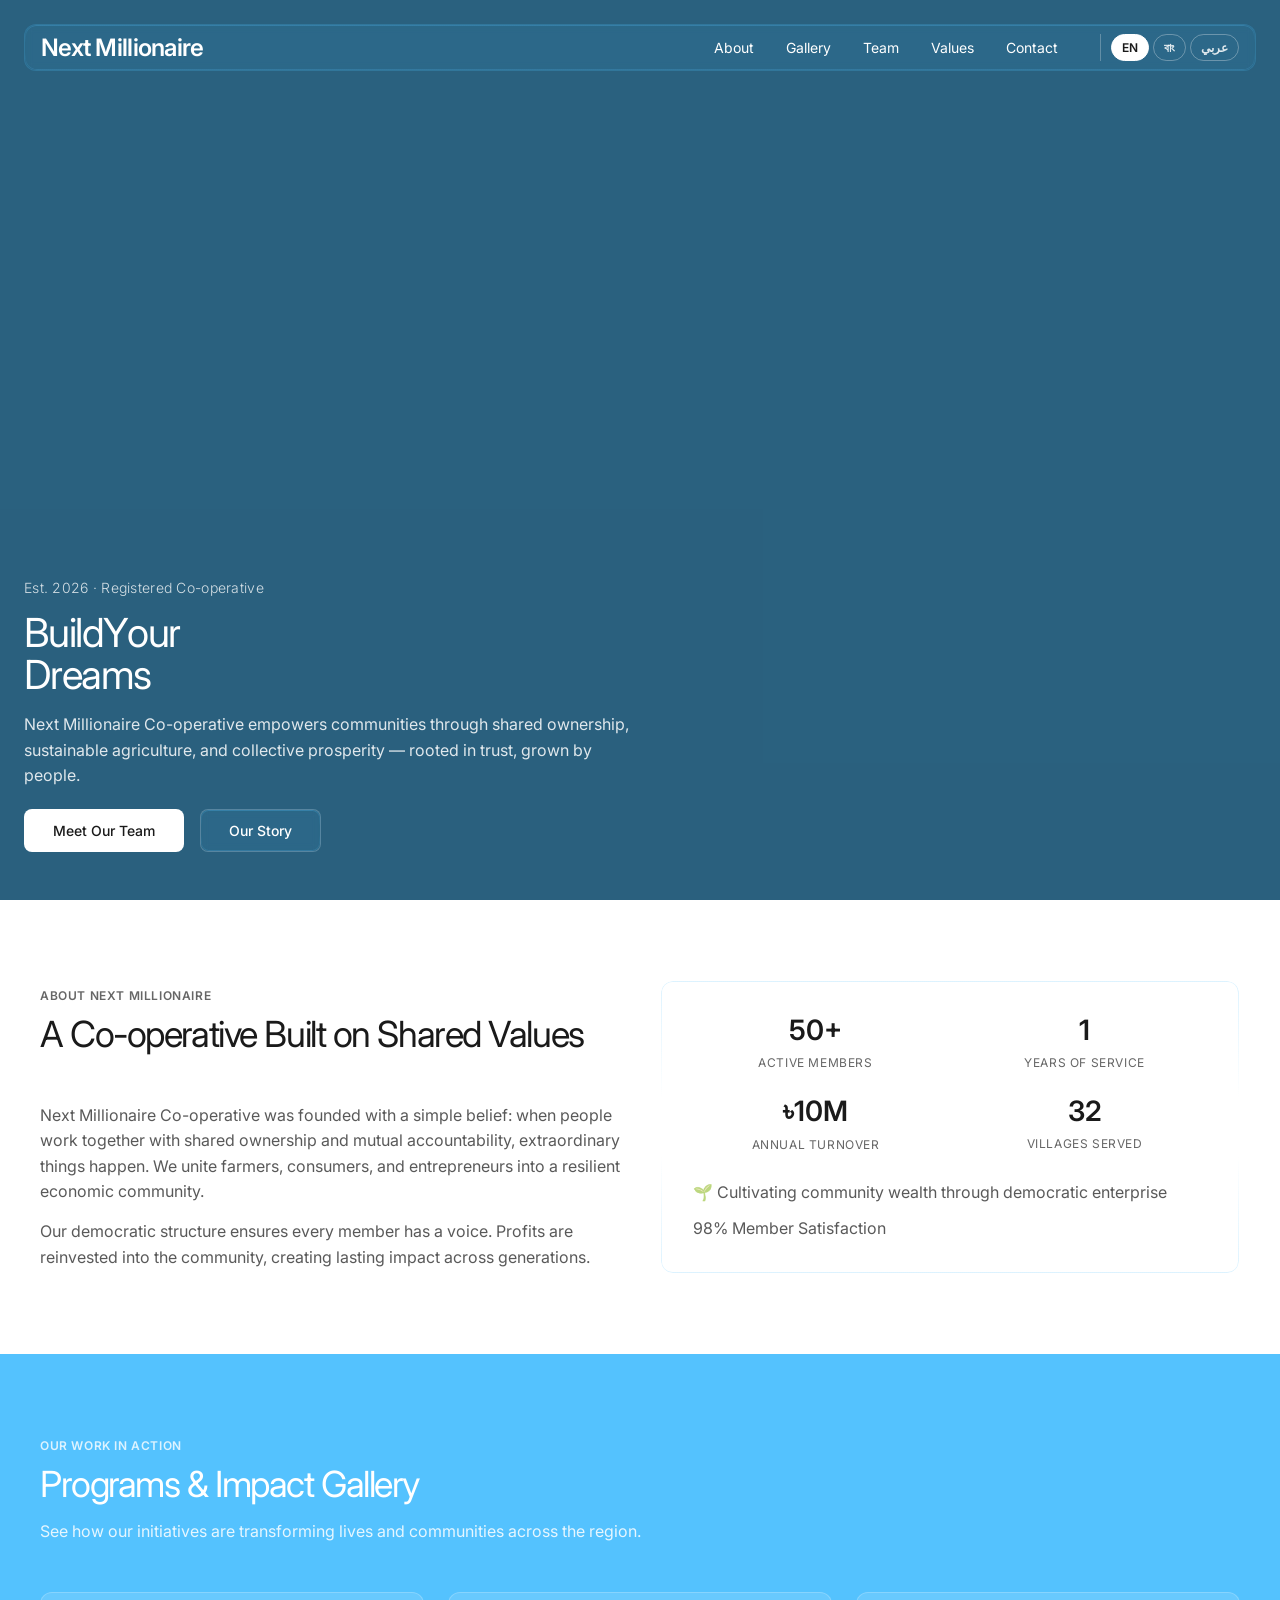
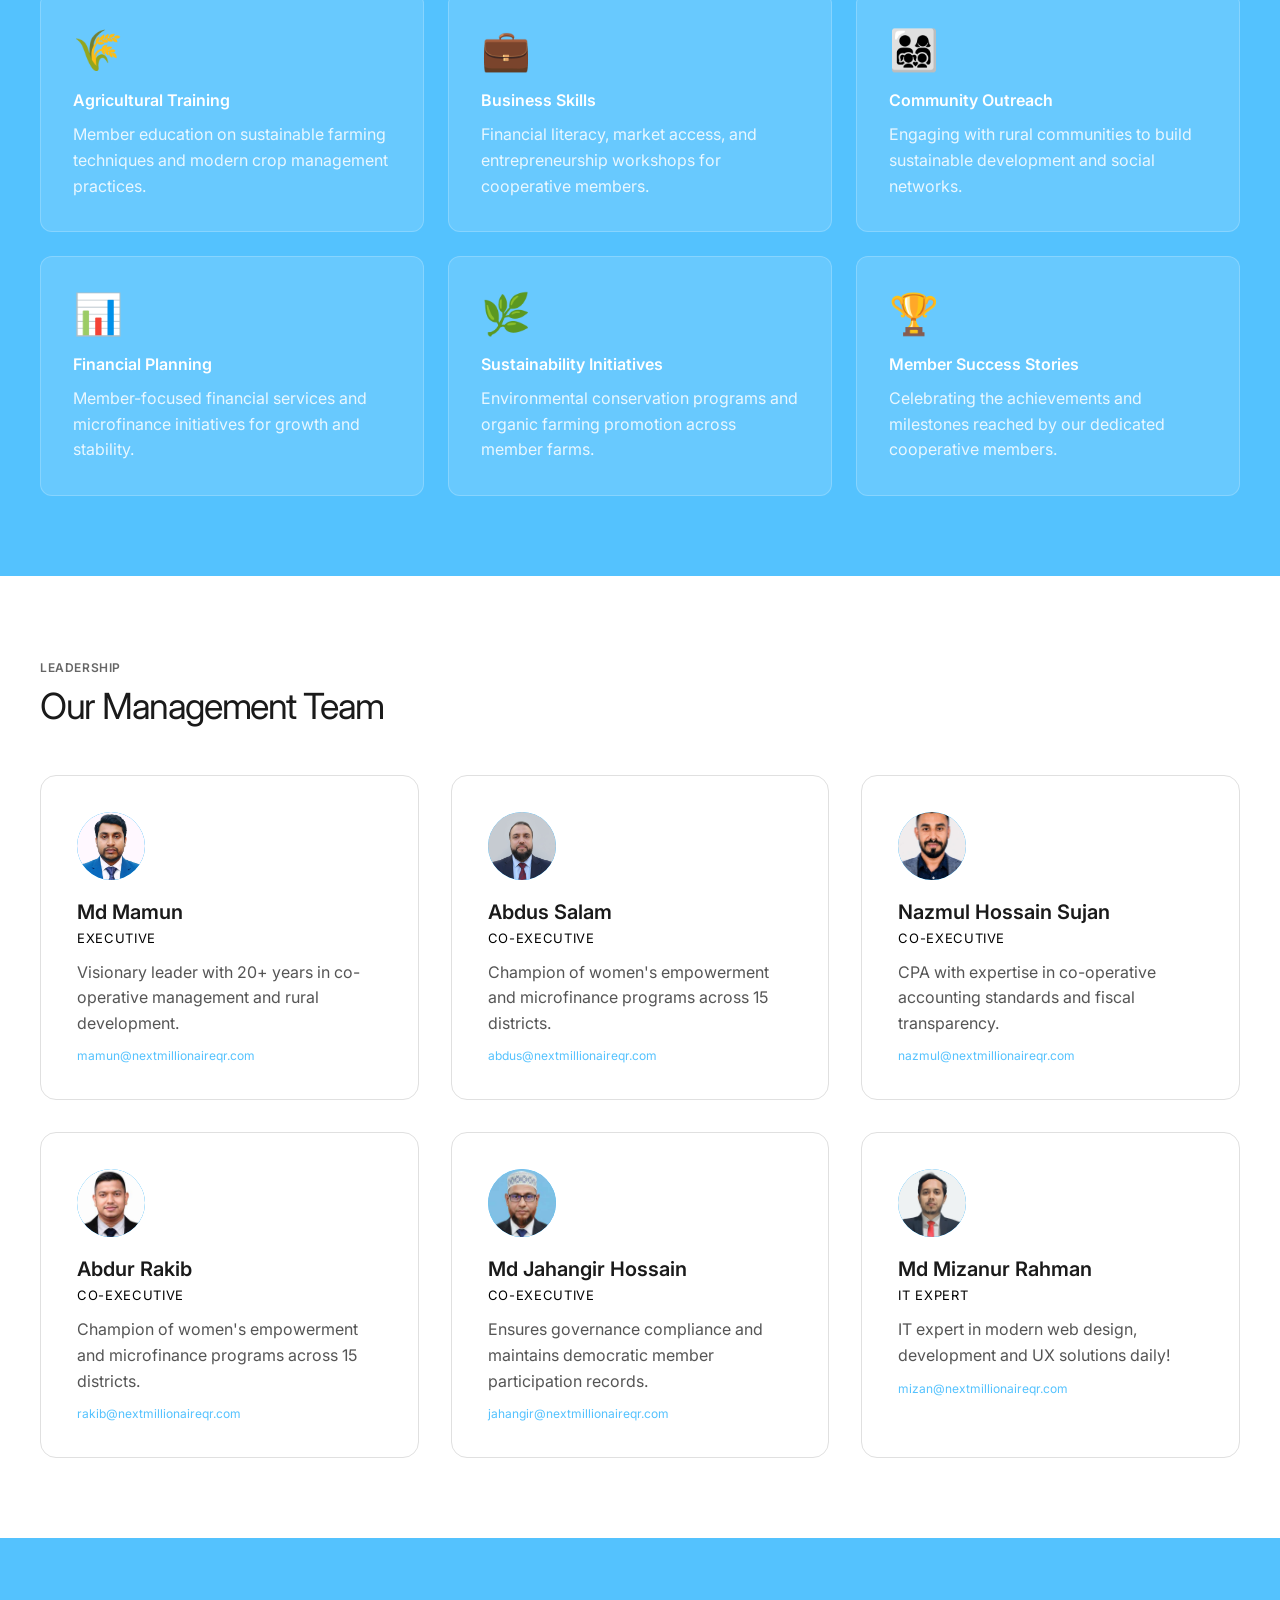
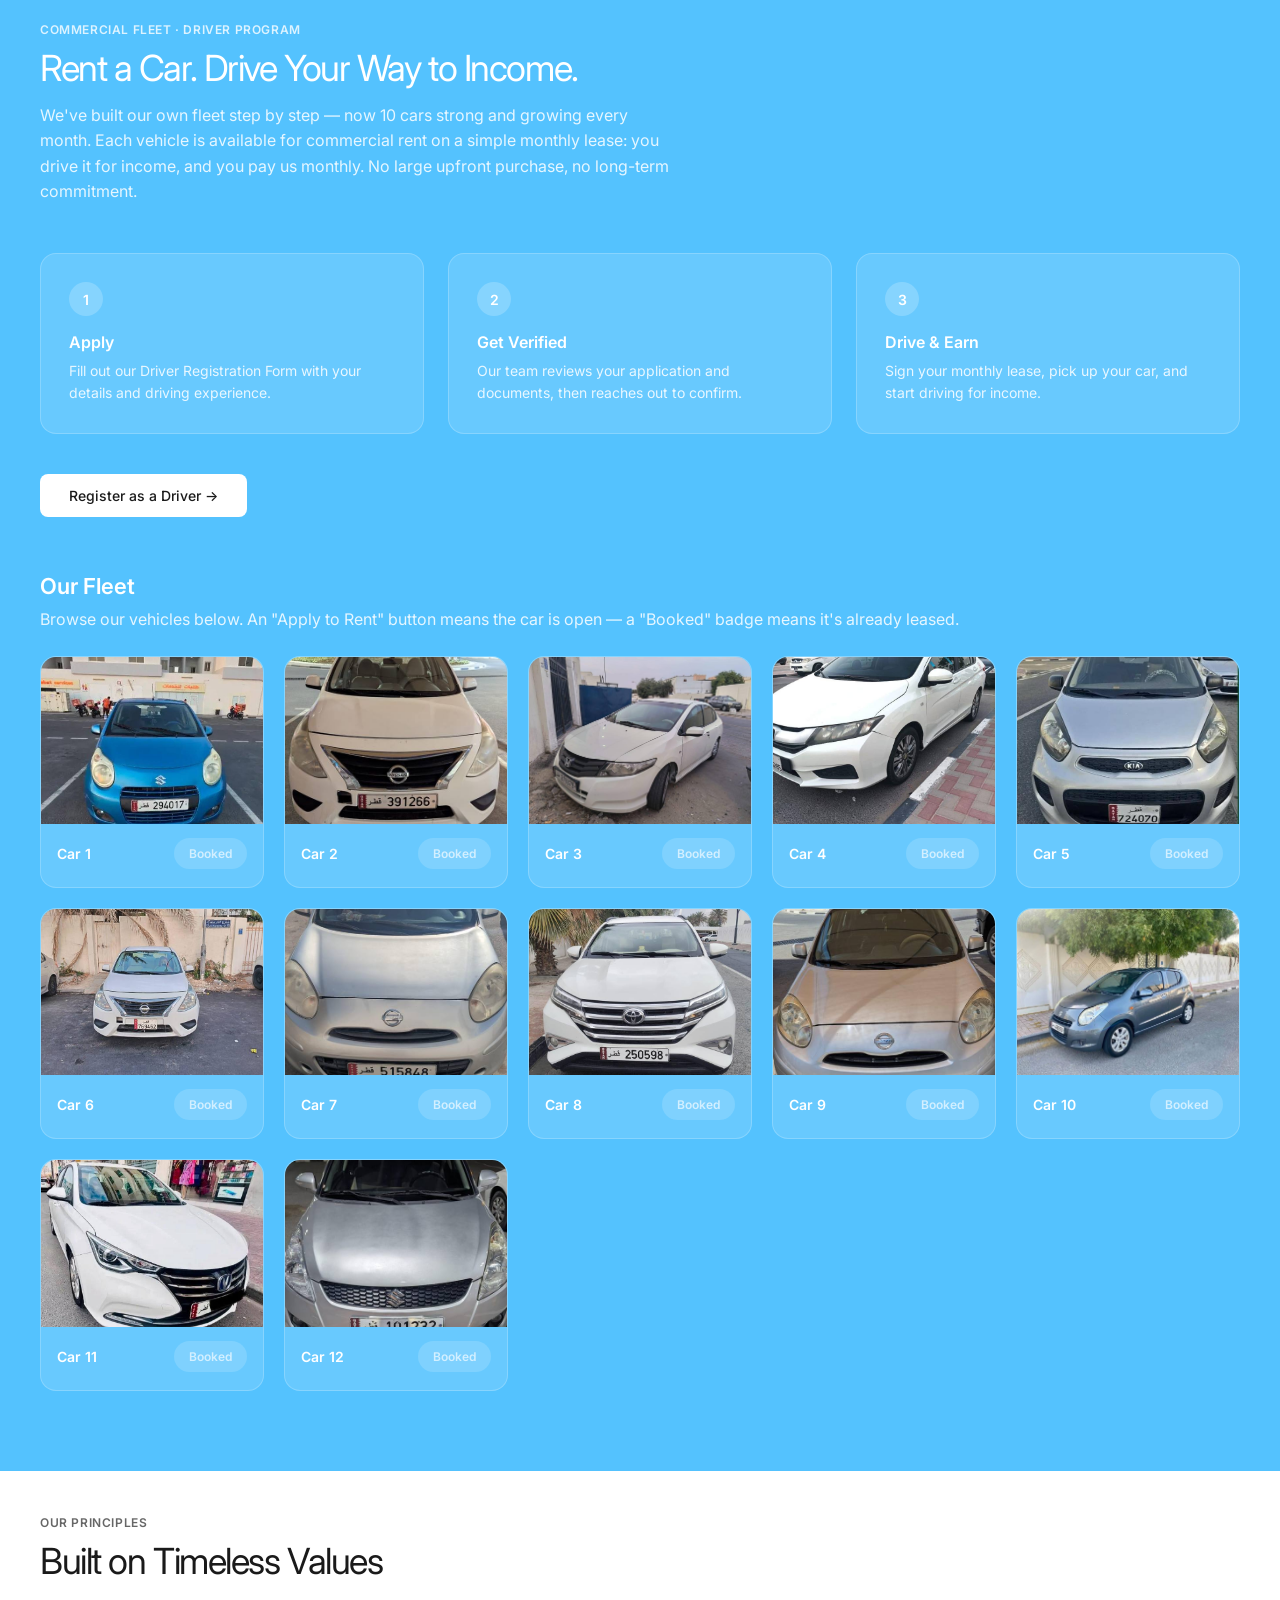
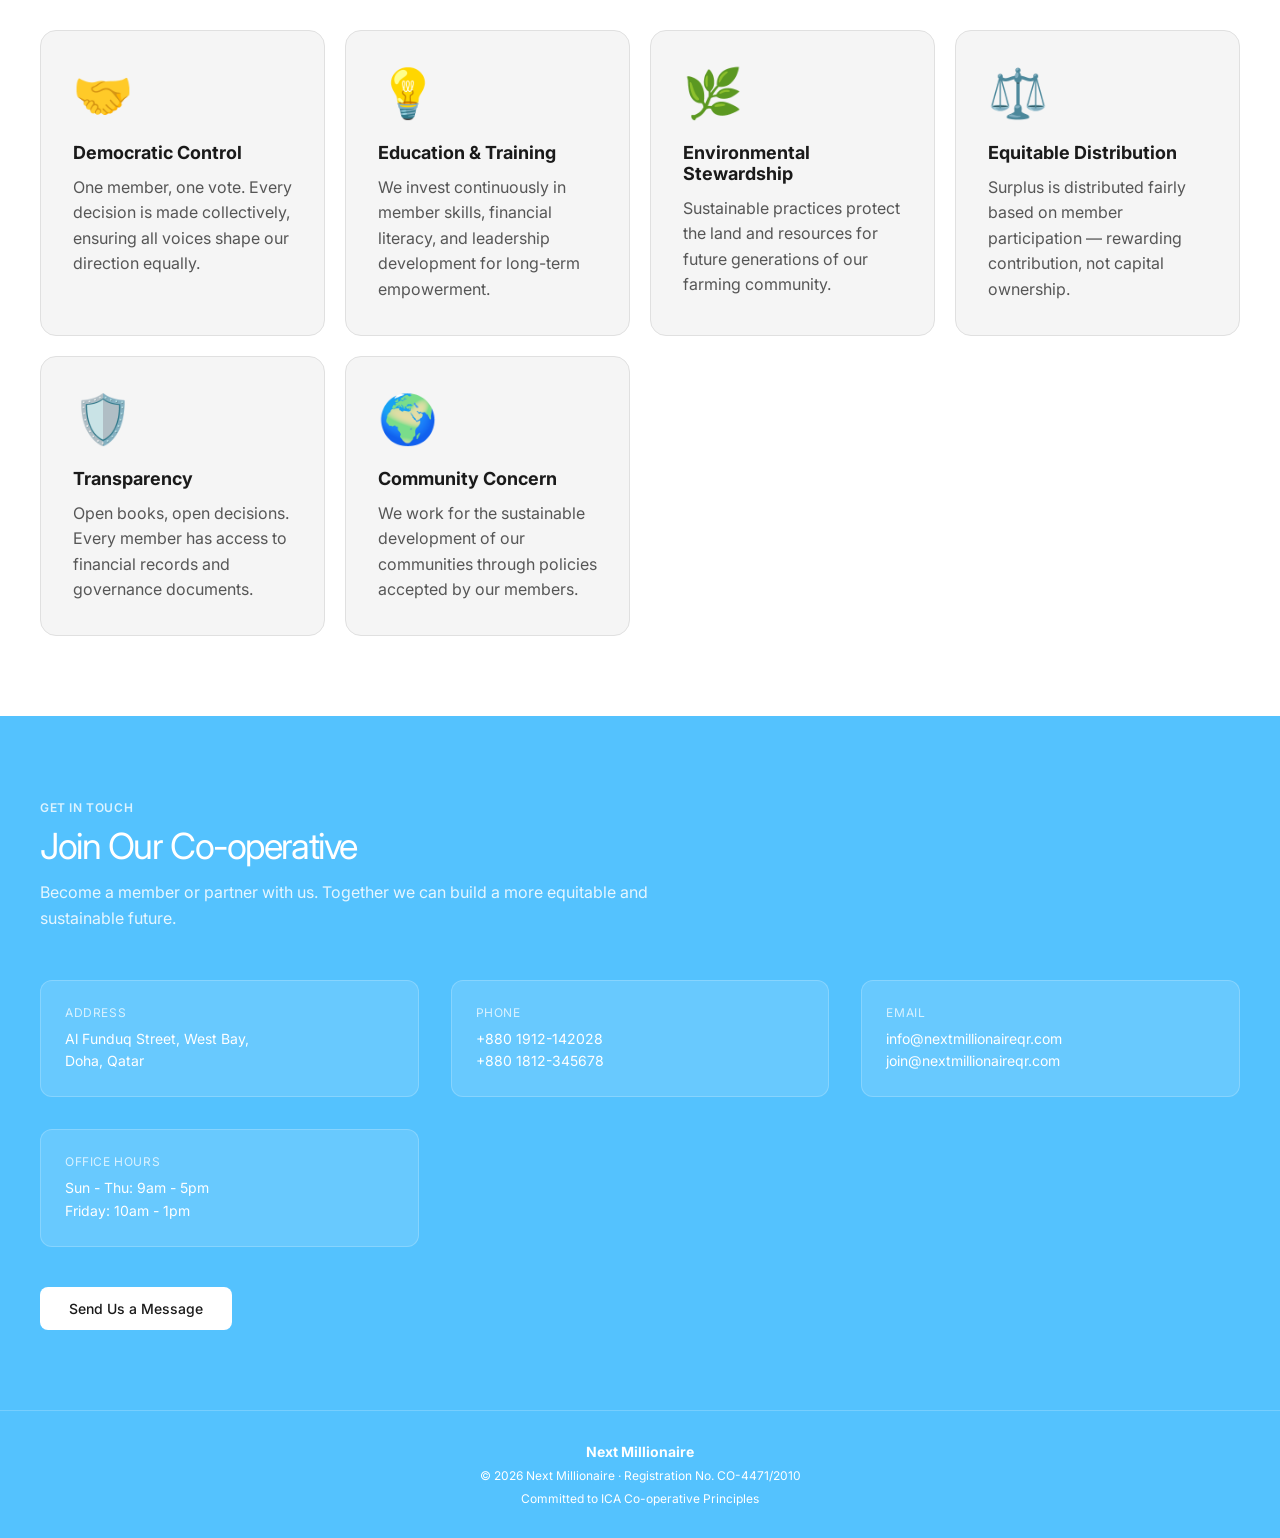
==== commit 4f869c18: "Add files via upload" ====
--- a/index.html
+++ b/index.html
@@ -15,55 +15,15 @@
 
   <link rel="preconnect" href="https://fonts.googleapis.com">
   <link rel="preconnect" href="https://fonts.gstatic.com" crossorigin>
-  <link href="https://fonts.googleapis.com/css2?family=Inter:wght@300;400;500;600&family=Noto+Sans+Bengali:wght@400;500;600;700&display=swap" rel="stylesheet">
+  <link href="https://fonts.googleapis.com/css2?family=Inter:wght@300;400;500;600&family=Hind+Siliguri:wght@400;500;600;700&family=Markazi+Text:wght@400;500;600;700&display=swap" rel="stylesheet">
 
   <style>
-    /* === NM dark mode === */
-    :root {
-      --page-bg: #ffffff;
-      --section-accent: #54C2FE;
-      --text: #1a1a1a;
-      --muted: #666666;
-      --muted-a6: rgba(0, 0, 0, 0.6);
-      --muted-a65: rgba(0, 0, 0, 0.65);
-      --card-bg: #f8f9fa;
-      --card-bg-alt: #f5f5f5;
-      --card-bg-hover: #ffffff;
-      --card-border: #e0e0e0;
-    }
-    html[data-theme="dark"] {
-      --page-bg: #14171d;
-      --section-accent: #0f3049;
-      --text: #eef0f3;
-      --muted: #98a1ad;
-      --muted-a6: rgba(255, 255, 255, 0.62);
-      --muted-a65: rgba(255, 255, 255, 0.68);
-      --card-bg: #1b1f28;
-      --card-bg-alt: #1b1f28;
-      --card-bg-hover: #222834;
-      --card-border: rgba(255, 255, 255, 0.12);
-      color-scheme: dark;
-    }
-    html[data-theme="dark"] .member-contact { color: #6fcbff; }
-    .theme-toggle {
-      border: 1px solid rgba(255,255,255,0.4);
-      background: rgba(255,255,255,0.1);
-      color: inherit;
-      font-size: 14px;
-      padding: 6px 12px;
-      border-radius: 20px;
-      cursor: pointer;
-      transition: all 0.3s ease;
-      line-height: 1;
-    }
-    .theme-toggle:hover { background: rgba(255,255,255,0.25); }
-    
     * { margin: 0; padding: 0; box-sizing: border-box; }
     html { scroll-behavior: smooth; }
     body {
       font-family: 'Inter', sans-serif;
-      background: var(--page-bg);
-      color: var(--text);
+      background: #fff;
+      color: #1a1a1a;
       overflow-x: hidden;
       -webkit-font-smoothing: antialiased;
       -moz-osx-font-smoothing: grayscale;
@@ -330,43 +290,43 @@
 
     .content-section {
       padding: 80px 24px;
-      background: var(--page-bg);
+      background: #fff;
     }
     #values {
       padding-top: 40px;
     }
     .content-section:nth-of-type(1) {
-      background: var(--section-accent);
+      background: #54C2FE;
       color: #fff;
     }
     .content-section:nth-of-type(2) {
-      background: var(--page-bg);
-      color: var(--text);
+      background: #fff;
+      color: #1a1a1a;
     }
     .content-section:nth-of-type(3) {
-      background: var(--section-accent);
+      background: #54C2FE;
       color: #fff;
     }
     .content-section:nth-of-type(4) {
-      background: var(--page-bg);
-      color: var(--text);
+      background: #fff;
+      color: #1a1a1a;
     }
     .content-section:nth-of-type(5) {
-      background: var(--page-bg);
-      color: var(--text);
+      background: #fff;
+      color: #1a1a1a;
     }
     .content-section:nth-of-type(6) {
-      background: var(--section-accent);
+      background: #54C2FE;
       color: #fff;
     }
     .content-section:nth-of-type(n+2):nth-of-type(even) .section-label {
-      color: var(--muted-a6);
+      color: rgba(0, 0, 0, 0.6);
     }
     .content-section:nth-of-type(n+2):nth-of-type(even) .section-title {
-      color: var(--text);
+      color: #1a1a1a;
     }
     .content-section:nth-of-type(n+2):nth-of-type(even) .muted {
-      color: var(--muted-a65);
+      color: rgba(0, 0, 0, 0.65);
     }
     .content-section:nth-of-type(n+2):nth-of-type(odd) .section-label {
       color: rgba(255, 255, 255, 0.8);
@@ -384,7 +344,7 @@
     .section-head { margin-bottom: 48px; }
     .section-label {
       display: inline-block;
-      color: var(--muted);
+      color: #666;
       font-size: 12px;
       font-weight: 600;
       letter-spacing: 0.05em;
@@ -397,7 +357,7 @@
       letter-spacing: -0.04em;
       line-height: 1.1;
       max-width: 600px;
-      color: var(--text);
+      color: #1a1a1a;
     }
 
     .about-grid {
@@ -427,12 +387,12 @@
     }
     .stat-label {
       font-size: 12px;
-      color: var(--muted);
+      color: #666;
       text-transform: uppercase;
       letter-spacing: 0.05em;
     }
     .muted {
-      color: var(--muted);
+      color: #666;
       line-height: 1.6;
     }
 
@@ -442,24 +402,24 @@
       gap: 32px;
     }
     .member-card {
-      background: var(--card-bg);
+      background: #f8f9fa;
       padding: 36px;
       border-radius: 16px;
-      border: 1px solid var(--card-border);
+      border: 1px solid #e0e0e0;
       transition: all 0.3s ease;
     }
     .member-card:hover {
-      background: var(--card-bg-hover);
+      background: #fff;
       border-color: #54C2FE;
       transform: translateY(-4px);
       box-shadow: 0 8px 24px rgba(84, 194, 254, 0.15);
     }
     #management .member-card {
-      background: var(--page-bg);
-      border-color: var(--card-border);
+      background: #fff;
+      border-color: #e0e0e0;
     }
     #management .member-card:hover {
-      background: var(--card-bg-hover);
+      background: #fff;
       border-color: #54C2FE;
     }
     .avatar {
@@ -493,19 +453,19 @@
     }
     .member-role {
       font-size: 13px;
-      color: var(--text);
+      color: #000;
       text-transform: uppercase;
       letter-spacing: 0.05em;
       margin-bottom: 14px;
     }
     #management .member-role {
-      color: var(--text);
+      color: #000;
     }
     #management .member-name {
-      color: var(--text);
+      color: #1a1a1a;
     }
     #management .muted {
-      color: var(--muted);
+      color: #555;
     }
     .member-contact {
       font-size: 12px;
@@ -528,10 +488,10 @@
       gap: 24px;
     }
     .gallery-card, .value-card {
-      background: var(--card-bg);
+      background: #f8f9fa;
       padding: 32px;
       border-radius: 12px;
-      border: 1px solid var(--card-border);
+      border: 1px solid #e0e0e0;
       transition: all 0.3s ease;
     }
     .content-section:nth-of-type(3) .value-card,
@@ -541,7 +501,7 @@
       border-color: rgba(255, 255, 255, 0.2);
     }
     .gallery-card:hover, .value-card:hover {
-      background: var(--card-bg-hover);
+      background: #fff;
       border-color: #54C2FE;
       transform: translateY(-4px);
       box-shadow: 0 8px 24px rgba(84, 194, 254, 0.15);
@@ -584,47 +544,47 @@
       color: inherit;
     }
     .content-section:nth-of-type(5) .value-card {
-      color: var(--text);
+      color: #1a1a1a;
     }
     .content-section:nth-of-type(5) .value-card .muted {
-      color: var(--muted);
+      color: #555;
     }
     .content-section:nth-of-type(5) .value-title {
-      color: var(--text);
+      color: #1a1a1a;
     }
 
     /* #values is nth-of-type(5) = odd, but has WHITE background.
        The generic odd-rule sets white text — override everything to dark. */
     #values {
-      background: var(--page-bg);
-      color: var(--text);
+      background: #fff;
+      color: #1a1a1a;
     }
     #values .value-card {
-      background: var(--card-bg-alt);
-      border-color: var(--card-border);
+      background: #f5f5f5;
+      border-color: #e0e0e0;
     }
     #values .value-card:hover {
-      background: var(--card-bg-hover);
+      background: #fff;
       border-color: #54C2FE;
     }
     #values .section-label {
-      color: var(--muted-a6);
+      color: rgba(0, 0, 0, 0.6);
     }
     #values .section-title {
-      color: var(--text);
+      color: #1a1a1a;
     }
     #values .muted {
-      color: var(--muted-a65);
+      color: rgba(0, 0, 0, 0.65);
     }
     #values .gallery-title,
     #values .value-title {
-      color: var(--text);
+      color: #1a1a1a;
     }
 
     /* #contact is nth-of-type(6) = even, but has BLUE background.
        The generic even-rule sets dark text — override everything to white. */
     #contact {
-      background: var(--section-accent);
+      background: #54C2FE;
       color: #fff;
     }
     #contact .section-label {
@@ -659,7 +619,7 @@
 
     /* Driver Car Rental */
     #driver-rental {
-      background: var(--section-accent);
+      background: #54C2FE;
       color: #fff;
     }
     #driver-rental .section-label { color: rgba(255, 255, 255, 0.8); }
@@ -781,16 +741,16 @@
       max-width: 100%;
     }
     .value-card {
-      background: var(--card-bg-alt);
+      background: #f5f5f5;
       padding: 32px;
       border-radius: 16px;
-      border: 1px solid var(--card-border);
+      border: 1px solid #e0e0e0;
       transition: all 0.3s ease;
       display: flex;
       flex-direction: column;
     }
     .value-card:hover {
-      background: var(--card-bg-hover);
+      background: #fff;
       border-color: #54C2FE;
       transform: translateY(-4px);
       box-shadow: 0 8px 24px rgba(84, 194, 254, 0.15);
@@ -803,10 +763,10 @@
       margin-bottom: 40px;
     }
     .contact-item {
-      background: var(--card-bg);
+      background: #f8f9fa;
       padding: 24px;
       border-radius: 12px;
-      border: 1px solid var(--card-border);
+      border: 1px solid #e0e0e0;
     }
     .content-section:nth-of-type(n+2):nth-of-type(even) .contact-item {
       background: rgba(255, 255, 255, 0.12);
@@ -814,7 +774,7 @@
     }
     .contact-label {
       font-size: 12px;
-      color: var(--muted);
+      color: #666;
       text-transform: uppercase;
       letter-spacing: 0.05em;
       margin-bottom: 8px;
@@ -829,7 +789,7 @@
     }
 
     footer {
-      background: var(--section-accent);
+      background: #54C2FE;
       border-top: 1px solid rgba(255, 255, 255, 0.2);
       padding: 32px 24px;
       color: #fff;
@@ -938,25 +898,70 @@
       .member-card { padding: 20px; }
       .member-name { font-size: 16px; }
     }
-  /* === NM i18n toggle === */
-  .lang-toggle {
-    border: 1px solid rgba(255,255,255,0.4);
-    background: rgba(255,255,255,0.1);
-    color: inherit;
-    font-size: 13px;
-    font-weight: 600;
-    padding: 6px 14px;
-    border-radius: 20px;
-    cursor: pointer;
-    transition: all 0.3s ease;
-    font-family: 'Noto Sans Bengali', 'Inter', sans-serif;
-    white-space: nowrap;
-  }
-  .lang-toggle:hover { background: rgba(255,255,255,0.25); }
-  html[lang="bn"] body, html[lang="bn"] * {
-    font-family: 'Noto Sans Bengali', 'Inter', sans-serif;
-  }
   
+    /* ============ Language switcher & i18n ============ */
+    .lang-switch {
+      display: flex;
+      align-items: center;
+      gap: 4px;
+      margin-left: 10px;
+      padding-left: 10px;
+      border-left: 1px solid rgba(255, 255, 255, 0.25);
+    }
+    .lang-switch button {
+      background: transparent;
+      border: 1px solid rgba(255, 255, 255, 0.3);
+      color: rgba(255, 255, 255, 0.85);
+      font-size: 12px;
+      font-weight: 600;
+      padding: 5px 10px;
+      border-radius: 999px;
+      cursor: pointer;
+      transition: all 0.25s ease;
+      font-family: 'Inter', sans-serif;
+    }
+    .lang-switch button:hover {
+      border-color: #fff;
+      color: #fff;
+    }
+    .lang-switch button.active {
+      background: #fff;
+      color: #1a1a1a;
+      border-color: #fff;
+    }
+    .mobile-menu .lang-switch {
+      margin: 12px 24px 4px;
+      padding-left: 0;
+      padding-top: 16px;
+      border-left: none;
+      border-top: 1px solid rgba(255, 255, 255, 0.15);
+    }
+
+    /* Bangla / Arabic type */
+    body.lang-bn { font-family: 'Hind Siliguri', 'Inter', sans-serif; }
+    body.lang-ar { font-family: 'Markazi Text', 'Inter', sans-serif; }
+
+    /* RTL adjustments (Arabic) */
+    html[dir="rtl"] .lang-switch {
+      margin-left: 0;
+      margin-right: 10px;
+      padding-left: 0;
+      padding-right: 10px;
+      border-left: none;
+      border-right: 1px solid rgba(255, 255, 255, 0.25);
+    }
+    html[dir="rtl"] .mobile-menu a { border-left: none; border-right: 3px solid transparent; }
+    html[dir="rtl"] .mobile-menu a:hover { border-left-color: transparent; border-right-color: #667eea; }
+    html[dir="rtl"] .eyebrow,
+    html[dir="rtl"] .section-head,
+    html[dir="rtl"] .fleet-head { text-align: right; }
+    html[dir="rtl"] .driver-step,
+    html[dir="rtl"] .value-card,
+    html[dir="rtl"] .gallery-card,
+    html[dir="rtl"] .member-card,
+    html[dir="rtl"] .contact-item,
+    html[dir="rtl"] .glass-card { text-align: right; }
+    html[dir="rtl"] .fleet-info { flex-direction: row-reverse; }
   </style>
 </head>
 <body>
@@ -972,13 +977,12 @@
         <nav class="navbar liquid-glass">
           <a href="index.html" class="logo">Next Millionaire</a>
           <div class="nav-links">
-            <a href="about.html" data-bn="সম্পর্কে">About</a>
-            <a href="gallery.html" data-bn="গ্যালারি">Gallery</a>
-            <a href="team.html" data-bn="টিম">Team</a>
-            <a href="values.html" data-bn="মূল্যবোধ">Values</a>
-            <a href="contact.html" data-bn="যোগাযোগ">Contact</a>
-            <button class="lang-toggle" onclick="toggleLang()">বাং</button>
-            <button class="theme-toggle" onclick="toggleTheme()" aria-label="Toggle dark mode">🌙</button>
+            <a href="about.html" data-i18n="nav.about">About</a>
+            <a href="gallery.html" data-i18n="nav.gallery">Gallery</a>
+            <a href="team.html" data-i18n="nav.team">Team</a>
+            <a href="values.html" data-i18n="nav.values">Values</a>
+            <a href="contact.html" data-i18n="nav.contact">Contact</a>
+            <div class="lang-switch"><button data-lang-btn="en" class="active">EN</button><button data-lang-btn="bn">বাং</button><button data-lang-btn="ar">عربي</button></div>
           </div>
           <button class="hamburger" id="hamburgerBtn">
             <span></span>
@@ -987,24 +991,23 @@
           </button>
         </nav>
         <div class="mobile-menu" id="mobileMenu">
-          <a href="about.html" data-bn="সম্পর্কে">About</a>
-            <a href="gallery.html" data-bn="গ্যালারি">Gallery</a>
-            <a href="team.html" data-bn="টিম">Team</a>
-            <a href="values.html" data-bn="মূল্যবোধ">Values</a>
-            <a href="contact.html" data-bn="যোগাযোগ">Contact</a>
-            <button class="lang-toggle" onclick="toggleLang()" style="margin:8px 24px; width:calc(100% - 48px);">বাং</button>
-          <button class="theme-toggle theme-toggle-labeled" onclick="toggleTheme()" style="margin:0 24px 8px; width:calc(100% - 48px);" aria-label="Toggle dark mode">🌙 Dark Mode</button>
+          <a href="about.html" data-i18n="nav.about">About</a>
+            <a href="gallery.html" data-i18n="nav.gallery">Gallery</a>
+            <a href="team.html" data-i18n="nav.team">Team</a>
+            <a href="values.html" data-i18n="nav.values">Values</a>
+            <a href="contact.html" data-i18n="nav.contact">Contact</a>
+            <div class="lang-switch"><button data-lang-btn="en" class="active">EN</button><button data-lang-btn="bn">বাং</button><button data-lang-btn="ar">عربي</button></div>
         </div>
       </div>
       <div class="hero-bottom">
         <div class="hero-grid">
           <div>
-            <div class="eyebrow" data-bn="প্রতিষ্ঠিত ২০২৬ · নিবন্ধিত সমবায় সমিতি">Est. 2026 · Registered Co-operative</div>
+            <div class="eyebrow" data-i18n="hero.eyebrow">Est. 2026 · Registered Co-operative</div>
             <h1 id="heading"></h1>
-            <p class="subheading" id="subheading" data-bn="নেক্সট মিলিয়নিয়ার কো-অপারেটিভ অংশীদারি মালিকানা, টেকসই কৃষি এবং সমষ্টিগত সমৃদ্ধির মাধ্যমে সম্প্রদায়কে শক্তিশালী করে — বিশ্বাসে প্রোথিত, মানুষের হাতে গড়া।">Next Millionaire Co-operative empowers communities through shared ownership, sustainable agriculture, and collective prosperity — rooted in trust, grown by people.</p>
+            <p class="subheading" id="subheading" data-i18n="hero.subtitle">Next Millionaire Co-operative empowers communities through shared ownership, sustainable agriculture, and collective prosperity — rooted in trust, grown by people.</p>
             <div class="buttons" id="buttons">
-              <a href="#management" class="btn-primary" data-bn="আমাদের টিমের সাথে দেখা করুন">Meet Our Team</a>
-              <a href="#about" class="btn-secondary liquid-glass" data-bn="আমাদের গল্প">Our Story</a>
+              <a href="#management" class="btn-primary" data-i18n="hero.btn1">Meet Our Team</a>
+              <a href="#about" class="btn-secondary liquid-glass" data-i18n="hero.btn2">Our Story</a>
             </div>
           </div>
 
@@ -1017,21 +1020,21 @@
     <div class="container about-grid">
       <div>
         <div class="section-head">
-          <p class="section-label" data-bn="নেক্সট মিলিয়নিয়ার সম্পর্কে">About Next Millionaire</p>
-          <h2 class="section-title" data-bn="অংশীদারি মূল্যবোধের উপর গড়া একটি সমবায়">A Co-operative Built on Shared Values</h2>
+          <p class="section-label" data-i18n="about.label">About Next Millionaire</p>
+          <h2 class="section-title" data-i18n="about.title">A Co-operative Built on Shared Values</h2>
         </div>
-        <p class="muted" data-bn="নেক্সট মিলিয়নিয়ার কো-অপারেটিভ একটি সাধারণ বিশ্বাস নিয়ে প্রতিষ্ঠিত হয়েছে: মানুষ যখন অংশীদারি মালিকানা ও পারস্পরিক জবাবদিহিতা নিয়ে একসাথে কাজ করে, তখন অসাধারণ কিছু ঘটে। আমরা কৃষক, ভোক্তা ও উদ্যোক্তাদের একটি সহনশীল অর্থনৈতিক সম্প্রদায়ে একত্রিত করি।">Next Millionaire Co-operative was founded with a simple belief: when people work together with shared ownership and mutual accountability, extraordinary things happen. We unite farmers, consumers, and entrepreneurs into a resilient economic community.</p>
-        <p class="muted" style="margin-top:14px;" data-bn="আমাদের গণতান্ত্রিক কাঠামো নিশ্চিত করে যে প্রতিটি সদস্যের কণ্ঠস্বর গুরুত্ব পায়। মুনাফা সম্প্রদায়ে পুনর্বিনিয়োগ করা হয়, যা প্রজন্ম ধরে দীর্ঘস্থায়ী প্রভাব তৈরি করে।">Our democratic structure ensures every member has a voice. Profits are reinvested into the community, creating lasting impact across generations.</p>
+        <p class="muted" data-i18n="about.para1">Next Millionaire Co-operative was founded with a simple belief: when people work together with shared ownership and mutual accountability, extraordinary things happen. We unite farmers, consumers, and entrepreneurs into a resilient economic community.</p>
+        <p class="muted" style="margin-top:14px;" data-i18n="about.para2">Our democratic structure ensures every member has a voice. Profits are reinvested into the community, creating lasting impact across generations.</p>
       </div>
       <div class="glass-card liquid-glass">
         <div class="stats-grid">
-          <div class="stat"><div class="stat-num">50+</div><div class="stat-label" data-bn="সক্রিয় সদস্য">Active Members</div></div>
-          <div class="stat"><div class="stat-num">1</div><div class="stat-label" data-bn="সেবার বছর">Years of Service</div></div>
-          <div class="stat"><div class="stat-num">৳10M</div><div class="stat-label" data-bn="বার্ষিক টার্নওভার">Annual Turnover</div></div>
-          <div class="stat"><div class="stat-num">32</div><div class="stat-label" data-bn="সেবাপ্রাপ্ত গ্রাম">Villages Served</div></div>
+          <div class="stat"><div class="stat-num">50+</div><div class="stat-label" data-i18n="stat.members">Active Members</div></div>
+          <div class="stat"><div class="stat-num">1</div><div class="stat-label" data-i18n="stat.years">Years of Service</div></div>
+          <div class="stat"><div class="stat-num">৳10M</div><div class="stat-label" data-i18n="stat.turnover">Annual Turnover</div></div>
+          <div class="stat"><div class="stat-num">32</div><div class="stat-label" data-i18n="stat.villages">Villages Served</div></div>
         </div>
-        <p class="muted" style="margin-top:28px;" data-bn="🌱 গণতান্ত্রিক উদ্যোগের মাধ্যমে সম্প্রদায়ের সম্পদ গড়ে তোলা">🌱 Cultivating community wealth through democratic enterprise</p>
-        <p class="muted" style="margin-top:10px;" data-bn="৯৮% সদস্য সন্তুষ্টি">98% Member Satisfaction</p>
+        <p class="muted" style="margin-top:28px;" data-i18n="about.tagline1">🌱 Cultivating community wealth through democratic enterprise</p>
+        <p class="muted" style="margin-top:10px;" data-i18n="about.tagline2">98% Member Satisfaction</p>
       </div>
     </div>
   </section>
@@ -1043,17 +1046,17 @@
   <section class="content-section" id="gallery">
     <div class="container">
       <div class="section-head">
-        <p class="section-label" data-bn="আমাদের কাজ বাস্তবে">Our Work in Action</p>
-        <h2 class="section-title" data-bn="প্রোগ্রাম ও প্রভাব গ্যালারি">Programs &amp; Impact Gallery</h2>
-        <p class="muted" style="margin-top:14px;" data-bn="দেখুন কীভাবে আমাদের উদ্যোগগুলো অঞ্চলজুড়ে মানুষের জীবন ও সম্প্রদায়কে বদলে দিচ্ছে।">See how our initiatives are transforming lives and communities across the region.</p>
+        <p class="section-label" data-i18n="gallery.label">Our Work in Action</p>
+        <h2 class="section-title" data-i18n="gallery.title">Programs & Impact Gallery</h2>
+        <p class="muted" style="margin-top:14px;" data-i18n="gallery.subtitle">See how our initiatives are transforming lives and communities across the region.</p>
       </div>
       <div class="gallery-grid">
-        <div class="gallery-card"><div class="icon">🌾</div><div class="gallery-title" data-bn="কৃষি প্রশিক্ষণ">Agricultural Training</div><p class="muted" data-bn="টেকসই কৃষি পদ্ধতি ও আধুনিক ফসল ব্যবস্থাপনা নিয়ে সদস্যদের শিক্ষা প্রদান।">Member education on sustainable farming techniques and modern crop management practices.</p></div>
-        <div class="gallery-card"><div class="icon">💼</div><div class="gallery-title" data-bn="ব্যবসায়িক দক্ষতা">Business Skills</div><p class="muted" data-bn="সমবায় সদস্যদের জন্য আর্থিক সাক্ষরতা, বাজার প্রবেশাধিকার ও উদ্যোক্তা কর্মশালা।">Financial literacy, market access, and entrepreneurship workshops for cooperative members.</p></div>
-        <div class="gallery-card"><div class="icon">👨‍👩‍👧‍👦</div><div class="gallery-title" data-bn="সম্প্রদায় সম্পৃক্তকরণ">Community Outreach</div><p class="muted" data-bn="টেকসই উন্নয়ন ও সামাজিক নেটওয়ার্ক গড়ে তুলতে গ্রামীণ সম্প্রদায়ের সাথে সম্পৃক্ততা।">Engaging with rural communities to build sustainable development and social networks.</p></div>
-        <div class="gallery-card"><div class="icon">📊</div><div class="gallery-title" data-bn="আর্থিক পরিকল্পনা">Financial Planning</div><p class="muted" data-bn="প্রবৃদ্ধি ও স্থিতিশীলতার জন্য সদস্যকেন্দ্রিক আর্থিক সেবা ও ক্ষুদ্রঋণ উদ্যোগ।">Member-focused financial services and microfinance initiatives for growth and stability.</p></div>
-        <div class="gallery-card"><div class="icon">🌿</div><div class="gallery-title" data-bn="টেকসই উদ্যোগ">Sustainability Initiatives</div><p class="muted" data-bn="সদস্যদের খামারজুড়ে পরিবেশ সংরক্ষণ কর্মসূচি ও জৈব কৃষি প্রসার।">Environmental conservation programs and organic farming promotion across member farms.</p></div>
-        <div class="gallery-card"><div class="icon">🏆</div><div class="gallery-title" data-bn="সদস্যদের সাফল্যগাথা">Member Success Stories</div><p class="muted" data-bn="আমাদের নিবেদিতপ্রাণ সমবায় সদস্যদের অর্জন ও মাইলফলক উদযাপন।">Celebrating the achievements and milestones reached by our dedicated cooperative members.</p></div>
+        <div class="gallery-card"><div class="icon">🌾</div><div class="gallery-title" data-i18n="g1.t">Agricultural Training</div><p class="muted" data-i18n="g1.d">Member education on sustainable farming techniques and modern crop management practices.</p></div>
+        <div class="gallery-card"><div class="icon">💼</div><div class="gallery-title" data-i18n="g2.t">Business Skills</div><p class="muted" data-i18n="g2.d">Financial literacy, market access, and entrepreneurship workshops for cooperative members.</p></div>
+        <div class="gallery-card"><div class="icon">👨‍👩‍👧‍👦</div><div class="gallery-title" data-i18n="g3.t">Community Outreach</div><p class="muted" data-i18n="g3.d">Engaging with rural communities to build sustainable development and social networks.</p></div>
+        <div class="gallery-card"><div class="icon">📊</div><div class="gallery-title" data-i18n="g4.t">Financial Planning</div><p class="muted" data-i18n="g4.d">Member-focused financial services and microfinance initiatives for growth and stability.</p></div>
+        <div class="gallery-card"><div class="icon">🌿</div><div class="gallery-title" data-i18n="g5.t">Sustainability Initiatives</div><p class="muted" data-i18n="g5.d">Environmental conservation programs and organic farming promotion across member farms.</p></div>
+        <div class="gallery-card"><div class="icon">🏆</div><div class="gallery-title" data-i18n="g6.t">Member Success Stories</div><p class="muted" data-i18n="g6.d">Celebrating the achievements and milestones reached by our dedicated cooperative members.</p></div>
       </div>
     </div>
   </section>
@@ -1061,16 +1064,16 @@
   <section class="content-section" id="management">
     <div class="container">
       <div class="section-head">
-        <p class="section-label" data-bn="নেতৃত্ব">Leadership</p>
-        <h2 class="section-title" data-bn="আমাদের ব্যবস্থাপনা টিম">Our Management Team</h2>
+        <p class="section-label" data-i18n="mgmt.label">Leadership</p>
+        <h2 class="section-title" data-i18n="mgmt.title">Our Management Team</h2>
       </div>
       <div class="team-grid">
-        <div class="member-card"><div class="avatar"><img src="images/Mamun.jpg" alt="Md Mamun">MM</div><div class="member-name">Md Mamun</div><div class="member-role" data-bn="নির্বাহী">executive</div><p class="muted" data-bn="সমবায় ব্যবস্থাপনা ও গ্রামীণ উন্নয়নে ২০+ বছরের অভিজ্ঞতাসম্পন্ন দূরদর্শী নেতা।">Visionary leader with 20+ years in co-operative management and rural development.</p><div class="member-contact">mamun@nextmillionaireqr.com</div></div>
-        <div class="member-card"><div class="avatar"><img src="images/salam.jpeg" alt="Abdus Salam">AS</div><div class="member-name">Abdus Salam</div><div class="member-role" data-bn="সহ-নির্বাহী">co-executive</div><p class="muted" data-bn="১৫টি জেলাজুড়ে নারীর ক্ষমতায়ন ও ক্ষুদ্রঋণ কর্মসূচির পথপ্রদর্শক।">Champion of women's empowerment and microfinance programs across 15 districts.</p><div class="member-contact">abdus@nextmillionaireqr.com</div></div>
-        <div class="member-card"><div class="avatar"><img src="images/najm.jpg" alt="Nazmul Hossain Sujan">NH</div><div class="member-name">Nazmul Hossain Sujan</div><div class="member-role" data-bn="সহ-নির্বাহী">co-executive</div><p class="muted" data-bn="সমবায় হিসাব মান ও আর্থিক স্বচ্ছতায় দক্ষ সিপিএ।">CPA with expertise in co-operative accounting standards and fiscal transparency.</p><div class="member-contact">nazmul@nextmillionaireqr.com</div></div>
-        <div class="member-card"><div class="avatar"><img src="images/rakib.jpg" alt="Abdur Rakib">AR</div><div class="member-name">Abdur Rakib</div><div class="member-role" data-bn="সহ-নির্বাহী">co-executive</div><p class="muted" data-bn="১৫টি জেলাজুড়ে নারীর ক্ষমতায়ন ও ক্ষুদ্রঋণ কর্মসূচির পথপ্রদর্শক।">Champion of women's empowerment and microfinance programs across 15 districts.</p><div class="member-contact">rakib@nextmillionaireqr.com</div></div>
-        <div class="member-card"><div class="avatar"><img src="images/jahangir.jpg" alt="Md Jahangir Hossain">JH</div><div class="member-name">Md Jahangir Hossain</div><div class="member-role" data-bn="সহ-নির্বাহী">co-executive</div><p class="muted" data-bn="সুশাসন মেনে চলা নিশ্চিত করেন এবং গণতান্ত্রিক সদস্য অংশগ্রহণের রেকর্ড সংরক্ষণ করেন।">Ensures governance compliance and maintains democratic member participation records.</p><div class="member-contact">jahangir@nextmillionaireqr.com</div></div>
-        <div class="member-card"><div class="avatar"><img src="images/mizan.jpg" alt="Md Mizanur Rahman">MR</div><div class="member-name">Md Mizanur Rahman</div><div class="member-role" data-bn="আইটি বিশেষজ্ঞ">IT Expert</div><p class="muted" data-bn="আধুনিক ওয়েব ডিজাইন, ডেভেলপমেন্ট ও ইউএক্স সমাধানে নিত্যদিনের আইটি বিশেষজ্ঞ!">IT expert in modern web design, development and UX solutions daily!</p><div class="member-contact">mizan@nextmillionaireqr.com</div></div>
+        <div class="member-card"><div class="avatar"><img src="images/Mamun.jpg" alt="Md Mamun">MM</div><div class="member-name">Md Mamun</div><div class="member-role" data-i18n="role.exec">executive</div><p class="muted" data-i18n="bio.leader">Visionary leader with 20+ years in co-operative management and rural development.</p><div class="member-contact">mamun@nextmillionaireqr.com</div></div>
+        <div class="member-card"><div class="avatar"><img src="images/salam.jpeg" alt="Abdus Salam">AS</div><div class="member-name">Abdus Salam</div><div class="member-role" data-i18n="role.coexec">co-executive</div><p class="muted" data-i18n="bio.champion">Champion of women's empowerment and microfinance programs across 15 districts.</p><div class="member-contact">abdus@nextmillionaireqr.com</div></div>
+        <div class="member-card"><div class="avatar"><img src="images/najm.jpg" alt="Nazmul Hossain Sujan">NH</div><div class="member-name">Nazmul Hossain Sujan</div><div class="member-role" data-i18n="role.coexec">co-executive</div><p class="muted" data-i18n="bio.cpa">CPA with expertise in co-operative accounting standards and fiscal transparency.</p><div class="member-contact">nazmul@nextmillionaireqr.com</div></div>
+        <div class="member-card"><div class="avatar"><img src="images/rakib.jpg" alt="Abdur Rakib">AR</div><div class="member-name">Abdur Rakib</div><div class="member-role" data-i18n="role.coexec">co-executive</div><p class="muted" data-i18n="bio.champion">Champion of women's empowerment and microfinance programs across 15 districts.</p><div class="member-contact">rakib@nextmillionaireqr.com</div></div>
+        <div class="member-card"><div class="avatar"><img src="images/jahangir.jpg" alt="Md Jahangir Hossain">JH</div><div class="member-name">Md Jahangir Hossain</div><div class="member-role" data-i18n="role.coexec">co-executive</div><p class="muted" data-i18n="bio.gov">Ensures governance compliance and maintains democratic member participation records.</p><div class="member-contact">jahangir@nextmillionaireqr.com</div></div>
+        <div class="member-card"><div class="avatar"><img src="images/mizan.jpg" alt="Md Mizanur Rahman">MR</div><div class="member-name">Md Mizanur Rahman</div><div class="member-role" data-i18n="role.it">IT Expert</div><p class="muted" data-i18n="bio.it">IT expert in modern web design, development and UX solutions daily!</p><div class="member-contact">mizan@nextmillionaireqr.com</div></div>
 
       </div>
     </div>
@@ -1079,34 +1082,34 @@
   <section class="content-section" id="driver-rental">
     <div class="container">
       <div class="section-head">
-        <p class="section-label" data-bn="কমার্শিয়াল ফ্লিট · ড্রাইভার প্রোগ্রাম">Commercial Fleet · Driver Program</p>
-        <h2 class="section-title" data-bn="গাড়ি ভাড়া নিন। আয়ের পথে গাড়ি চালান।">Rent a Car. Drive Your Way to Income.</h2>
-        <p class="muted" style="margin-top:14px; max-width:640px;" data-bn="আমরা ধাপে ধাপে নিজেদের বহর গড়ে তুলেছি — এখন ১০টি গাড়ি নিয়ে প্রতি মাসে বাড়ছি। প্রতিটি গাড়ি সহজ মাসিক লিজে কমার্শিয়াল ভাড়ার জন্য উপলব্ধ: আপনি আয়ের জন্য চালান, আমাদের মাসিক পরিশোধ করেন। বড় অগ্রিম কেনার প্রয়োজন নেই, দীর্ঘমেয়াদি প্রতিশ্রুতিও নেই।">We've built our own fleet step by step — now 10 cars strong and growing every month. Each vehicle is available for commercial rent on a simple monthly lease: you drive it for income, and you pay us monthly. No large upfront purchase, no long-term commitment.</p>
+        <p class="section-label" data-i18n="dr.label">Commercial Fleet · Driver Program</p>
+        <h2 class="section-title" data-i18n="dr.title">Rent a Car. Drive Your Way to Income.</h2>
+        <p class="muted" style="margin-top:14px; max-width:640px;" data-i18n="dr.intro">We've built our own fleet step by step — now 10 cars strong and growing every month. Each vehicle is available for commercial rent on a simple monthly lease: you drive it for income, and you pay us monthly. No large upfront purchase, no long-term commitment.</p>
       </div>
       <div class="driver-steps">
         <div class="driver-step">
           <div class="driver-step-num">1</div>
-          <div class="driver-step-title" data-bn="আবেদন করুন">Apply</div>
-          <p data-bn="আপনার তথ্য ও ড্রাইভিং অভিজ্ঞতা দিয়ে আমাদের ড্রাইভার নিবন্ধন ফর্ম পূরণ করুন।">Fill out our Driver Registration Form with your details and driving experience.</p>
+          <div class="driver-step-title" data-i18n="dr.s1t">Apply</div>
+          <p data-i18n="dr.s1d">Fill out our Driver Registration Form with your details and driving experience.</p>
         </div>
         <div class="driver-step">
           <div class="driver-step-num">2</div>
-          <div class="driver-step-title" data-bn="যাচাই সম্পন্ন করুন">Get Verified</div>
-          <p data-bn="আমাদের টিম আপনার আবেদন ও কাগজপত্র পর্যালোচনা করে নিশ্চিত করতে যোগাযোগ করবে।">Our team reviews your application and documents, then reaches out to confirm.</p>
+          <div class="driver-step-title" data-i18n="dr.s2t">Get Verified</div>
+          <p data-i18n="dr.s2d">Our team reviews your application and documents, then reaches out to confirm.</p>
         </div>
         <div class="driver-step">
           <div class="driver-step-num">3</div>
-          <div class="driver-step-title" data-bn="চালান ও আয় করুন">Drive &amp; Earn</div>
-          <p data-bn="আপনার মাসিক লিজে স্বাক্ষর করুন, গাড়ি নিয়ে নিন এবং আয়ের জন্য চালানো শুরু করুন।">Sign your monthly lease, pick up your car, and start driving for income.</p>
+          <div class="driver-step-title" data-i18n="dr.s3t">Drive &amp; Earn</div>
+          <p data-i18n="dr.s3d">Sign your monthly lease, pick up your car, and start driving for income.</p>
         </div>
       </div>
       <div>
-        <a href="https://forms.gle/8A5kRBSRUosY3T5PA" target="_blank" rel="noopener" class="btn-primary" data-bn="ড্রাইভার হিসেবে নিবন্ধন করুন →">Register as a Driver →</a>
+        <a href="https://forms.gle/8A5kRBSRUosY3T5PA" target="_blank" rel="noopener" class="btn-primary" data-i18n="dr.cta">Register as a Driver →</a>
       </div>
 
       <div class="fleet-head">
-        <h3 class="fleet-title" data-bn="আমাদের বহর">Our Fleet</h3>
-        <p class="muted" data-bn='নিচে আমাদের গাড়িগুলো দেখুন। "ভাড়ার জন্য আবেদন করুন" বাটন মানে গাড়ি খালি আছে — "বুক করা হয়েছে" ব্যাজ মানে এটি ইতিমধ্যে লিজ দেওয়া হয়েছে।'>Browse our vehicles below. An "Apply to Rent" button means the car is open — a "Booked" badge means it's already leased.</p>
+        <h3 class="fleet-title" data-i18n="dr.fleetTitle">Our Fleet</h3>
+        <p class="muted" data-i18n="dr.fleetSubtitle">Browse our vehicles below. An "Apply to Rent" button means the car is open — a "Booked" badge means it's already leased.</p>
       </div>
       <div class="fleet-grid" id="fleetGrid"></div>
     </div>
@@ -1115,16 +1118,16 @@
   <section class="content-section" id="values">
     <div class="container">
       <div class="section-head">
-        <p class="section-label" data-bn="আমাদের নীতিমালা">Our Principles</p>
-        <h2 class="section-title" data-bn="চিরন্তন মূল্যবোধের উপর প্রতিষ্ঠিত">Built on Timeless Values</h2>
+        <p class="section-label" data-i18n="values.label">Our Principles</p>
+        <h2 class="section-title" data-i18n="values.title">Built on Timeless Values</h2>
       </div>
       <div class="values-grid">
-        <div class="value-card"><div class="icon">🤝</div><div class="value-title" data-bn="গণতান্ত্রিক নিয়ন্ত্রণ">Democratic Control</div><p class="muted" data-bn="এক সদস্য, এক ভোট। প্রতিটি সিদ্ধান্ত সম্মিলিতভাবে নেওয়া হয়, যাতে সকলের কণ্ঠস্বর সমানভাবে দিকনির্দেশনা তৈরি করে।">One member, one vote. Every decision is made collectively, ensuring all voices shape our direction equally.</p></div>
-        <div class="value-card"><div class="icon">💡</div><div class="value-title" data-bn="শিক্ষা ও প্রশিক্ষণ">Education & Training</div><p class="muted" data-bn="দীর্ঘমেয়াদি ক্ষমতায়নের জন্য আমরা ক্রমাগত সদস্যদের দক্ষতা, আর্থিক সাক্ষরতা ও নেতৃত্ব বিকাশে বিনিয়োগ করি।">We invest continuously in member skills, financial literacy, and leadership development for long-term empowerment.</p></div>
-        <div class="value-card"><div class="icon">🌿</div><div class="value-title" data-bn="পরিবেশ সংরক্ষণ">Environmental Stewardship</div><p class="muted" data-bn="টেকসই চর্চা আমাদের কৃষি সম্প্রদায়ের ভবিষ্যৎ প্রজন্মের জন্য জমি ও সম্পদ রক্ষা করে।">Sustainable practices protect the land and resources for future generations of our farming community.</p></div>
-        <div class="value-card"><div class="icon">⚖️</div><div class="value-title" data-bn="ন্যায্য বণ্টন">Equitable Distribution</div><p class="muted" data-bn="উদ্বৃত্ত সদস্যদের অংশগ্রহণের ভিত্তিতে ন্যায্যভাবে বণ্টন করা হয় — মূলধনের মালিকানা নয়, অবদানকে পুরস্কৃত করে।">Surplus is distributed fairly based on member participation — rewarding contribution, not capital ownership.</p></div>
-        <div class="value-card"><div class="icon">🛡️</div><div class="value-title" data-bn="স্বচ্ছতা">Transparency</div><p class="muted" data-bn="উন্মুক্ত হিসাব, উন্মুক্ত সিদ্ধান্ত। প্রতিটি সদস্যের আর্থিক রেকর্ড ও পরিচালনা সংক্রান্ত নথিতে প্রবেশাধিকার রয়েছে।">Open books, open decisions. Every member has access to financial records and governance documents.</p></div>
-        <div class="value-card"><div class="icon">🌍</div><div class="value-title" data-bn="সম্প্রদায়ের প্রতি দায়বদ্ধতা">Community Concern</div><p class="muted" data-bn="সদস্যদের গৃহীত নীতিমালার মাধ্যমে আমরা আমাদের সম্প্রদায়ের টেকসই উন্নয়নে কাজ করি।">We work for the sustainable development of our communities through policies accepted by our members.</p></div>
+        <div class="value-card"><div class="icon">🤝</div><div class="value-title" data-i18n="v1.t">Democratic Control</div><p class="muted" data-i18n="v1.d">One member, one vote. Every decision is made collectively, ensuring all voices shape our direction equally.</p></div>
+        <div class="value-card"><div class="icon">💡</div><div class="value-title" data-i18n="v2.t">Education & Training</div><p class="muted" data-i18n="v2.d">We invest continuously in member skills, financial literacy, and leadership development for long-term empowerment.</p></div>
+        <div class="value-card"><div class="icon">🌿</div><div class="value-title" data-i18n="v3.t">Environmental Stewardship</div><p class="muted" data-i18n="v3.d">Sustainable practices protect the land and resources for future generations of our farming community.</p></div>
+        <div class="value-card"><div class="icon">⚖️</div><div class="value-title" data-i18n="v4.t">Equitable Distribution</div><p class="muted" data-i18n="v4.d">Surplus is distributed fairly based on member participation — rewarding contribution, not capital ownership.</p></div>
+        <div class="value-card"><div class="icon">🛡️</div><div class="value-title" data-i18n="v5.t">Transparency</div><p class="muted" data-i18n="v5.d">Open books, open decisions. Every member has access to financial records and governance documents.</p></div>
+        <div class="value-card"><div class="icon">🌍</div><div class="value-title" data-i18n="v6.t">Community Concern</div><p class="muted" data-i18n="v6.d">We work for the sustainable development of our communities through policies accepted by our members.</p></div>
       </div>
     </div>
   </section>
@@ -1132,67 +1135,27 @@
   <section class="content-section" id="contact">
     <div class="container">
       <div class="section-head">
-        <p class="section-label" data-bn="যোগাযোগ করুন">Get In Touch</p>
-        <h2 class="section-title" data-bn="আমাদের সমবায়ে যোগ দিন">Join Our Co-operative</h2>
-        <p class="muted" style="margin-top:14px; max-width:620px;" data-bn="সদস্য হোন অথবা আমাদের সাথে অংশীদার হন। একসাথে আমরা আরও ন্যায্য ও টেকসই ভবিষ্যৎ গড়তে পারি।">Become a member or partner with us. Together we can build a more equitable and sustainable future.</p>
+        <p class="section-label" data-i18n="contact.label">Get In Touch</p>
+        <h2 class="section-title" data-i18n="contact.title">Join Our Co-operative</h2>
+        <p class="muted" style="margin-top:14px; max-width:620px;" data-i18n="contact.subtitle">Become a member or partner with us. Together we can build a more equitable and sustainable future.</p>
       </div>
       <div class="contact-grid">
-        <div class="contact-item"><div class="contact-label" data-bn="ঠিকানা">Address</div><div class="contact-value">Al Funduq Street, West Bay,<br>Doha, Qatar</div></div>
-        <div class="contact-item"><div class="contact-label" data-bn="ফোন">Phone</div><div class="contact-value">+880 1912-142028<br>+880 1812-345678</div></div>
-        <div class="contact-item"><div class="contact-label" data-bn="ইমেইল">Email</div><div class="contact-value">info@nextmillionaireqr.com<br>join@nextmillionaireqr.com</div></div>
-        <div class="contact-item"><div class="contact-label" data-bn="অফিস সময়">Office Hours</div><div class="contact-value" data-bn="রবি - বৃহ: সকাল ৯টা - বিকাল ৫টা<br>শুক্রবার: সকাল ১০টা - দুপুর ১টা">Sun - Thu: 9am - 5pm<br>Friday: 10am - 1pm</div></div>
-      </div>
-      <div style="margin-top:32px;"><a href="#" class="btn-primary" data-bn="আমাদের বার্তা পাঠান">Send Us a Message</a></div>
+        <div class="contact-item"><div class="contact-label" data-i18n="c.address">Address</div><div class="contact-value">Al Funduq Street, West Bay,<br>Doha, Qatar</div></div>
+        <div class="contact-item"><div class="contact-label" data-i18n="c.phone">Phone</div><div class="contact-value">+880 1912-142028<br>+880 1812-345678</div></div>
+        <div class="contact-item"><div class="contact-label" data-i18n="c.email">Email</div><div class="contact-value">info@nextmillionaireqr.com<br>join@nextmillionaireqr.com</div></div>
+        <div class="contact-item"><div class="contact-label" data-i18n="c.hours">Office Hours</div><div class="contact-value" data-i18n="c.hoursVal">Sun - Thu: 9am - 5pm<br>Friday: 10am - 1pm</div></div>
+      </div>
+      <div style="margin-top:32px;"><a href="#" class="btn-primary" data-i18n="contact.btn">Send Us a Message</a></div>
     </div>
   </section>
 
   <footer>
     <div class="footer-inner">
       <strong>Next Millionaire</strong>
-      <span data-bn="© ২০২৬ নেক্সট মিলিয়নিয়ার · নিবন্ধন নং CO-4471/2010">© 2026 Next Millionaire · Registration No. CO-4471/2010</span>
-      <span data-bn="আইসিএ সমবায় নীতিমালার প্রতি প্রতিশ্রুতিবদ্ধ">Committed to ICA Co-operative Principles</span>
+      <span>© 2026 Next Millionaire · Registration No. CO-4471/2010</span>
+      <span data-i18n="footer.ica">Committed to ICA Co-operative Principles</span>
     </div>
   </footer>
-
-  <script>
-    // === NM i18n toggle engine ===
-    function nmApplyLang(lang) {
-      document.documentElement.lang = lang;
-      document.querySelectorAll('[data-bn]').forEach(function (el) {
-        if (el.dataset.enOrig === undefined) el.dataset.enOrig = el.innerHTML;
-        el.innerHTML = lang === 'bn' ? el.getAttribute('data-bn') : el.dataset.enOrig;
-      });
-      document.querySelectorAll('.lang-toggle').forEach(function (btn) {
-        btn.textContent = lang === 'bn' ? 'EN' : 'বাং';
-      });
-      localStorage.setItem('nm-lang', lang);
-      if (typeof window.onLangChange === 'function') window.onLangChange(lang);
-    }
-    function toggleLang() {
-      const current = localStorage.getItem('nm-lang') || 'en';
-      nmApplyLang(current === 'en' ? 'bn' : 'en');
-    }
-    document.addEventListener('DOMContentLoaded', function () {
-      nmApplyLang(localStorage.getItem('nm-lang') || 'en');
-
-    function nmApplyTheme(theme) {
-      document.documentElement.setAttribute('data-theme', theme);
-      var isDark = theme === 'dark';
-      document.querySelectorAll('.theme-toggle-labeled').forEach(function (btn) {
-        btn.textContent = isDark ? '🔆 Light Mode' : '🌙 Dark Mode';
-      });
-      document.querySelectorAll('.theme-toggle:not(.theme-toggle-labeled)').forEach(function (btn) {
-        btn.textContent = isDark ? '🔆' : '🌙';
-      });
-      localStorage.setItem('nm-theme', theme);
-    }
-    function toggleTheme() {
-      var current = localStorage.getItem('nm-theme') || 'light';
-      nmApplyTheme(current === 'light' ? 'dark' : 'light');
-    }
-    nmApplyTheme(localStorage.getItem('nm-theme') || 'light');
-    });
-  </script>
 
   <script>
     // Hamburger Menu Toggle
@@ -1223,71 +1186,62 @@
 
     // Character animation for heading (language-aware)
     const heading = document.getElementById("heading");
-    const headingLines = { en: ["Build Your", "Dreams"], bn: ["আপনার স্বপ্ন", "গড়ে তুলুন"] };
-    const charDelay = 30;
-    const initialDelay = 200;
-
-    // Split into proper grapheme clusters so Bengali diacritics (matras)
-    // stay attached to their base letter instead of breaking apart.
-    function splitGraphemes(str) {
-      if (typeof Intl !== "undefined" && Intl.Segmenter) {
-        const seg = new Intl.Segmenter(undefined, { granularity: "grapheme" });
-        return Array.from(seg.segment(str), (s) => s.segment);
-      }
-      return [...str];
-    }
-
-    function renderHeading(lang) {
-      const lines = headingLines[lang] || headingLines.en;
+    window.heroLines = {
+      en: ["Build Your", "Dreams"],
+      bn: ["আপনার স্বপ্ন", "গড়ে তুলুন"],
+      ar: ["ابنِ", "أحلامك"]
+    };
+
+    window.setHeroHeading = function (lang) {
+      const lines = window.heroLines[lang] || window.heroLines.en;
+      const charDelay = 30;
+      const initialDelay = 200;
       heading.innerHTML = "";
+
+      // Latin script (English) can safely animate letter-by-letter since each
+      // character is an independent glyph. Bengali and Arabic use connected/
+      // shaped scripts (conjuncts, matras, ligatures) that must stay together
+      // in the same box to render correctly, so those animate word-by-word.
+      const isShapedScript = lang === "bn" || lang === "ar";
+
       lines.forEach((line, lineIndex) => {
         const lineSpan = document.createElement("span");
         lineSpan.style.display = "block";
-        const chars = splitGraphemes(line);
-        chars.forEach((char, charIndex) => {
+
+        const units = isShapedScript ? line.split(" ") : [...line];
+
+        units.forEach((unit, unitIndex) => {
           const span = document.createElement("span");
           span.className = "char";
-          span.innerHTML = char === " " ? "&nbsp;" : char;
-          const delay = initialDelay + lineIndex * chars.length * charDelay + charIndex * charDelay;
+          span.innerHTML = unit === "" ? "&nbsp;" : unit;
+          const delay = initialDelay + lineIndex * units.length * charDelay + unitIndex * charDelay;
           span.style.transitionDelay = delay + "ms";
           lineSpan.appendChild(span);
+
+          // Re-insert a real space between words so text wraps/reads normally
+          if (isShapedScript && unitIndex < units.length - 1) {
+            lineSpan.appendChild(document.createTextNode(" "));
+          }
         });
+
         heading.appendChild(lineSpan);
       });
+
       setTimeout(() => {
-        document.querySelectorAll(".char").forEach((char) => {
+        heading.querySelectorAll(".char").forEach((char) => {
           char.style.opacity = "1";
           char.style.transform = "translateX(0)";
         });
       }, 50);
-    }
-
-    renderHeading(localStorage.getItem('nm-lang') || 'en');
+    };
+
+    window.setHeroHeading("en");
+
     setTimeout(() => document.getElementById("subheading").classList.add("show"), 800);
     setTimeout(() => document.getElementById("buttons").classList.add("show"), 1200);
     // Trigger tag-wrap visibility if element exists
     const tagWrap = document.querySelector(".tag-wrap");
     if (tagWrap) setTimeout(() => tagWrap.classList.add("show"), 1400);
-
-    // Re-render heading (without re-animating fade-in) when language toggles
-    window.onLangChange = function(lang) {
-      const lines = headingLines[lang] || headingLines.en;
-      heading.innerHTML = "";
-      lines.forEach((line) => {
-        const lineSpan = document.createElement("span");
-        lineSpan.style.display = "block";
-        splitGraphemes(line).forEach((char) => {
-          const span = document.createElement("span");
-          span.className = "char";
-          span.style.opacity = "1";
-          span.style.transform = "translateX(0)";
-          span.innerHTML = char === " " ? "&nbsp;" : char;
-          lineSpan.appendChild(span);
-        });
-        heading.appendChild(lineSpan);
-      });
-      if (typeof renderFleet === "function") renderFleet(lang);
-    };
 
   </script>
 
@@ -1297,54 +1251,225 @@
     //
     // HOW TO ADD A NEW CAR:
     //   1. Add the car's photo to the images/fleet/ folder.
-    //   2. Add one line below with its filename, a short label, and status.
+    //   2. Add one line below with its filename and status.
     //   3. status: "available" -> shows an "Apply to Rent" button (links to the driver form)
     //      status: "booked"    -> shows a grey "Booked" badge (not clickable)
     //   The grid updates automatically — no other changes needed.
     // ===================================================================
     const fleetCars = [
-      { image: "images/fleet/car-01.jpg", label: "Car 1", status: "booked" },
-      { image: "images/fleet/car-02.jpg", label: "Car 2", status: "booked" },
-      { image: "images/fleet/car-03.jpg", label: "Car 3", status: "booked" },
-      { image: "images/fleet/car-04.jpg", label: "Car 4", status: "booked" },
-      { image: "images/fleet/car-05.jpg", label: "Car 5", status: "booked" },
-      { image: "images/fleet/car-06.jpg", label: "Car 6", status: "booked" },
-      { image: "images/fleet/car-07.jpg", label: "Car 7", status: "booked" },
-      { image: "images/fleet/car-08.jpg", label: "Car 8", status: "booked" },
-      { image: "images/fleet/car-09.jpg", label: "Car 9", status: "booked" },
-      { image: "images/fleet/car-10.jpg", label: "Car 10", status: "booked" },
-      { image: "images/fleet/car-11.jpg", label: "Car 11", status: "booked" },
-      { image: "images/fleet/car-12.jpg", label: "Car 12", status: "booked" },
+      { image: "images/fleet/car-01.jpg", num: 1, status: "booked" },
+      { image: "images/fleet/car-02.jpg", num: 2, status: "booked" },
+      { image: "images/fleet/car-03.jpg", num: 3, status: "booked" },
+      { image: "images/fleet/car-04.jpg", num: 4, status: "booked" },
+      { image: "images/fleet/car-05.jpg", num: 5, status: "booked" },
+      { image: "images/fleet/car-06.jpg", num: 6, status: "booked" },
+      { image: "images/fleet/car-07.jpg", num: 7, status: "booked" },
+      { image: "images/fleet/car-08.jpg", num: 8, status: "booked" },
+      { image: "images/fleet/car-09.jpg", num: 9, status: "booked" },
+      { image: "images/fleet/car-10.jpg", num: 10, status: "booked" },
+      { image: "images/fleet/car-11.jpg", num: 11, status: "booked" },
+      { image: "images/fleet/car-12.jpg", num: 12, status: "booked" },
     ];
 
     const driverFormUrl = "https://forms.gle/8A5kRBSRUosY3T5PA";
-    const bnDigits = ["০","১","২","৩","৪","৫","৬","৭","৮","৯"];
-    function toBnNum(n) { return String(n).split("").map(d => bnDigits[+d] ?? d).join(""); }
-
-    function renderFleet(lang) {
-      lang = lang || localStorage.getItem('nm-lang') || 'en';
+
+    const fleetWords = {
+      en: { car: "Car", booked: "Booked", apply: "Apply to Rent" },
+      bn: { car: "গাড়ি", booked: "বুক করা হয়েছে", apply: "ভাড়ার জন্য আবেদন করুন" },
+      ar: { car: "سيارة", booked: "محجوزة", apply: "قدّم للإيجار" }
+    };
+
+    window.renderFleet = function (lang) {
       const grid = document.getElementById("fleetGrid");
       if (!grid) return;
-      const bookedText = lang === 'bn' ? 'বুক করা হয়েছে' : 'Booked';
-      const applyText = lang === 'bn' ? 'ভাড়ার জন্য আবেদন করুন' : 'Apply to Rent';
-      const carWord = lang === 'bn' ? 'গাড়ি' : 'Car';
-      grid.innerHTML = fleetCars.map(function (car, idx) {
+      const words = fleetWords[lang] || fleetWords.en;
+      grid.innerHTML = fleetCars.map(function (car) {
+        const label = words.car + " " + car.num;
         const action = car.status === "booked"
-          ? '<span class="fleet-status booked">' + bookedText + '</span>'
-          : '<a href="' + driverFormUrl + '" target="_blank" rel="noopener" class="fleet-status available">' + applyText + '</a>';
-        const num = idx + 1;
-        const label = lang === 'bn' ? (carWord + ' ' + toBnNum(num)) : (carWord + ' ' + num);
+          ? '<span class="fleet-status booked">' + words.booked + '</span>'
+          : '<a href="' + driverFormUrl + '" target="_blank" rel="noopener" class="fleet-status available">' + words.apply + '</a>';
         return '' +
           '<div class="fleet-card">' +
-            '<div class="fleet-photo"><img src="' + car.image + '" alt="' + car.label + '" loading="lazy"></div>' +
+            '<div class="fleet-photo"><img src="' + car.image + '" alt="' + label + '" loading="lazy"></div>' +
             '<div class="fleet-info">' +
               '<span class="fleet-label">' + label + '</span>' +
               action +
             '</div>' +
           '</div>';
       }).join("");
-    }
-    renderFleet();
+    };
+    window.renderFleet("en");
   </script>
+
+  <script>
+    window.translations = {
+      en: {
+        "nav.about": "About", "nav.gallery": "Gallery", "nav.team": "Team", "nav.values": "Values", "nav.contact": "Contact",
+        "hero.eyebrow": "Est. 2026 · Registered Co-operative",
+        "hero.subtitle": "Next Millionaire Co-operative empowers communities through shared ownership, sustainable agriculture, and collective prosperity — rooted in trust, grown by people.",
+        "hero.btn1": "Meet Our Team",
+        "hero.btn2": "Our Story",
+        "about.label": "About Next Millionaire",
+        "about.title": "A Co-operative Built on Shared Values",
+        "about.para1": "Next Millionaire Co-operative was founded with a simple belief: when people work together with shared ownership and mutual accountability, extraordinary things happen. We unite farmers, consumers, and entrepreneurs into a resilient economic community.",
+        "about.para2": "Our democratic structure ensures every member has a voice. Profits are reinvested into the community, creating lasting impact across generations.",
+        "stat.members": "Active Members", "stat.years": "Years of Service", "stat.turnover": "Annual Turnover", "stat.villages": "Villages Served",
+        "about.tagline1": "🌱 Cultivating community wealth through democratic enterprise",
+        "about.tagline2": "98% Member Satisfaction",
+        "gallery.label": "Our Work in Action",
+        "gallery.title": "Programs &amp; Impact Gallery",
+        "gallery.subtitle": "See how our initiatives are transforming lives and communities across the region.",
+        "g1.t": "Agricultural Training", "g1.d": "Member education on sustainable farming techniques and modern crop management practices.",
+        "g2.t": "Business Skills", "g2.d": "Financial literacy, market access, and entrepreneurship workshops for cooperative members.",
+        "g3.t": "Community Outreach", "g3.d": "Engaging with rural communities to build sustainable development and social networks.",
+        "g4.t": "Financial Planning", "g4.d": "Member-focused financial services and microfinance initiatives for growth and stability.",
+        "g5.t": "Sustainability Initiatives", "g5.d": "Environmental conservation programs and organic farming promotion across member farms.",
+        "g6.t": "Member Success Stories", "g6.d": "Celebrating the achievements and milestones reached by our dedicated cooperative members.",
+        "mgmt.label": "Leadership",
+        "mgmt.title": "Our Management Team",
+        "role.exec": "executive", "role.coexec": "co-executive", "role.it": "IT Expert",
+        "bio.leader": "Visionary leader with 20+ years in co-operative management and rural development.",
+        "bio.champion": "Champion of women's empowerment and microfinance programs across 15 districts.",
+        "bio.cpa": "CPA with expertise in co-operative accounting standards and fiscal transparency.",
+        "bio.gov": "Ensures governance compliance and maintains democratic member participation records.",
+        "bio.it": "IT expert in modern web design, development and UX solutions daily!",
+        "dr.label": "Commercial Fleet · Driver Program",
+        "dr.title": "Rent a Car. Drive Your Way to Income.",
+        "dr.intro": "We've built our own fleet step by step — now 10 cars strong and growing every month. Each vehicle is available for commercial rent on a simple monthly lease: you drive it for income, and you pay us monthly. No large upfront purchase, no long-term commitment.",
+        "dr.s1t": "Apply", "dr.s1d": "Fill out our Driver Registration Form with your details and driving experience.",
+        "dr.s2t": "Get Verified", "dr.s2d": "Our team reviews your application and documents, then reaches out to confirm.",
+        "dr.s3t": "Drive &amp; Earn", "dr.s3d": "Sign your monthly lease, pick up your car, and start driving for income.",
+        "dr.cta": "Register as a Driver →",
+        "dr.fleetTitle": "Our Fleet",
+        "dr.fleetSubtitle": "Browse our vehicles below. An \"Apply to Rent\" button means the car is open — a \"Booked\" badge means it's already leased.",
+        "values.label": "Our Principles",
+        "values.title": "Built on Timeless Values",
+        "v1.t": "Democratic Control", "v1.d": "One member, one vote. Every decision is made collectively, ensuring all voices shape our direction equally.",
+        "v2.t": "Education &amp; Training", "v2.d": "We invest continuously in member skills, financial literacy, and leadership development for long-term empowerment.",
+        "v3.t": "Environmental Stewardship", "v3.d": "Sustainable practices protect the land and resources for future generations of our farming community.",
+        "v4.t": "Equitable Distribution", "v4.d": "Surplus is distributed fairly based on member participation — rewarding contribution, not capital ownership.",
+        "v5.t": "Transparency", "v5.d": "Open books, open decisions. Every member has access to financial records and governance documents.",
+        "v6.t": "Community Concern", "v6.d": "We work for the sustainable development of our communities through policies accepted by our members.",
+        "contact.label": "Get In Touch",
+        "contact.title": "Join Our Co-operative",
+        "contact.subtitle": "Become a member or partner with us. Together we can build a more equitable and sustainable future.",
+        "c.address": "Address", "c.phone": "Phone", "c.email": "Email", "c.hours": "Office Hours",
+        "c.hoursVal": "Sun - Thu: 9am - 5pm<br>Friday: 10am - 1pm",
+        "contact.btn": "Send Us a Message",
+        "footer.ica": "Committed to ICA Co-operative Principles"
+      },
+      bn: {
+        "nav.about": "আমাদের সম্পর্কে", "nav.gallery": "গ্যালারি", "nav.team": "টিম", "nav.values": "মূল্যবোধ", "nav.contact": "যোগাযোগ",
+        "hero.eyebrow": "প্রতিষ্ঠিত ২০২৬ · নিবন্ধিত সমবায় সমিতি",
+        "hero.subtitle": "নেক্সট মিলিয়নিয়ার কো-অপারেটিভ যৌথ মালিকানা, টেকসই কৃষি এবং সমষ্টিগত সমৃদ্ধির মাধ্যমে সম্প্রদায়কে ক্ষমতায়ন করে — বিশ্বাসে প্রোথিত, মানুষের হাতে গড়া।",
+        "hero.btn1": "আমাদের টিমের সাথে পরিচিত হোন",
+        "hero.btn2": "আমাদের গল্প",
+        "about.label": "নেক্সট মিলিয়নিয়ার সম্পর্কে",
+        "about.title": "যৌথ মূল্যবোধের উপর গড়া একটি সমবায় সমিতি",
+        "about.para1": "নেক্সট মিলিয়নিয়ার কো-অপারেটিভ একটি সহজ বিশ্বাস নিয়ে প্রতিষ্ঠিত হয়েছে: মানুষ যখন যৌথ মালিকানা ও পারস্পরিক জবাবদিহিতার মাধ্যমে একসাথে কাজ করে, তখন অসাধারণ কিছু ঘটে। আমরা কৃষক, ভোক্তা এবং উদ্যোক্তাদের একত্রিত করে একটি টেকসই অর্থনৈতিক সম্প্রদায় গড়ে তুলি।",
+        "about.para2": "আমাদের গণতান্ত্রিক কাঠামো নিশ্চিত করে যে প্রতিটি সদস্যের মতামতের গুরুত্ব রয়েছে। মুনাফা সম্প্রদায়ে পুনর্বিনিয়োগ করা হয়, যা প্রজন্ম থেকে প্রজন্মে স্থায়ী প্রভাব তৈরি করে।",
+        "stat.members": "সক্রিয় সদস্য", "stat.years": "সেবার বছর", "stat.turnover": "বার্ষিক লেনদেন", "stat.villages": "সেবাপ্রাপ্ত গ্রাম",
+        "about.tagline1": "🌱 গণতান্ত্রিক উদ্যোগের মাধ্যমে সমষ্টিগত সম্পদ গড়ে তোলা",
+        "about.tagline2": "৯৮% সদস্য সন্তুষ্টি",
+        "gallery.label": "আমাদের কর্মকাণ্ড",
+        "gallery.title": "কর্মসূচি ও প্রভাবের গ্যালারি",
+        "gallery.subtitle": "দেখুন কীভাবে আমাদের উদ্যোগ পুরো অঞ্চল জুড়ে মানুষের জীবন ও সম্প্রদায়কে বদলে দিচ্ছে।",
+        "g1.t": "কৃষি প্রশিক্ষণ", "g1.d": "টেকসই কৃষি কৌশল ও আধুনিক ফসল ব্যবস্থাপনা বিষয়ে সদস্যদের প্রশিক্ষণ।",
+        "g2.t": "ব্যবসায়িক দক্ষতা", "g2.d": "সমবায় সদস্যদের জন্য আর্থিক সাক্ষরতা, বাজার সংযোগ এবং উদ্যোক্তা কর্মশালা।",
+        "g3.t": "সম্প্রদায়ের সাথে যোগাযোগ", "g3.d": "টেকসই উন্নয়ন ও সামাজিক নেটওয়ার্ক গড়তে গ্রামীণ সম্প্রদায়ের সাথে সম্পৃক্ততা।",
+        "g4.t": "আর্থিক পরিকল্পনা", "g4.d": "প্রবৃদ্ধি ও স্থিতিশীলতার জন্য সদস্যকেন্দ্রিক আর্থিক সেবা ও ক্ষুদ্রঋণ উদ্যোগ।",
+        "g5.t": "টেকসই উদ্যোগ", "g5.d": "সদস্যদের খামারজুড়ে পরিবেশ সংরক্ষণ কর্মসূচি ও জৈব কৃষির প্রসার।",
+        "g6.t": "সদস্যদের সাফল্যের গল্প", "g6.d": "আমাদের নিবেদিতপ্রাণ সমবায় সদস্যদের অর্জন ও মাইলফলক উদযাপন।",
+        "mgmt.label": "নেতৃত্ব",
+        "mgmt.title": "আমাদের ব্যবস্থাপনা টিম",
+        "role.exec": "নির্বাহী", "role.coexec": "সহ-নির্বাহী", "role.it": "আইটি বিশেষজ্ঞ",
+        "bio.leader": "সমবায় ব্যবস্থাপনা ও গ্রামীণ উন্নয়নে ২০+ বছরের অভিজ্ঞতাসম্পন্ন দূরদর্শী নেতা।",
+        "bio.champion": "১৫টি জেলাজুড়ে নারীর ক্ষমতায়ন ও ক্ষুদ্রঋণ কর্মসূচির একজন প্রবক্তা।",
+        "bio.cpa": "সমবায় হিসাবরক্ষণ মান ও আর্থিক স্বচ্ছতায় দক্ষ একজন সিপিএ (চার্টার্ড অ্যাকাউন্ট্যান্ট)।",
+        "bio.gov": "পরিচালনাগত সম্মতি নিশ্চিত করেন এবং গণতান্ত্রিক সদস্য অংশগ্রহণের রেকর্ড সংরক্ষণ করেন।",
+        "bio.it": "আধুনিক ওয়েব ডিজাইন, ডেভেলপমেন্ট এবং ইউএক্স সমাধানে দক্ষ আইটি বিশেষজ্ঞ!",
+        "dr.label": "বাণিজ্যিক বহর · চালক কর্মসূচি",
+        "dr.title": "গাড়ি ভাড়া নিন। আয়ের পথে গাড়ি চালান।",
+        "dr.intro": "আমরা ধাপে ধাপে নিজস্ব গাড়ির বহর গড়ে তুলেছি — এখন ১০টি গাড়ি নিয়ে, এবং প্রতি মাসে তা আরও বাড়ছে। প্রতিটি গাড়ি একটি সহজ মাসিক লিজে বাণিজ্যিক ভাড়ায় পাওয়া যায়: আপনি আয়ের জন্য গাড়ি চালাবেন এবং আমাদের মাসিক অর্থ পরিশোধ করবেন। কোনো বড় অগ্রিম অর্থ প্রয়োজন নেই, দীর্ঘমেয়াদী প্রতিশ্রুতিরও দরকার নেই।",
+        "dr.s1t": "আবেদন করুন", "dr.s1d": "আপনার তথ্য ও ড্রাইভিং অভিজ্ঞতাসহ আমাদের চালক নিবন্ধন ফর্ম পূরণ করুন।",
+        "dr.s2t": "যাচাই সম্পন্ন করুন", "dr.s2d": "আমাদের টিম আপনার আবেদন ও কাগজপত্র যাচাই করে নিশ্চিত করতে যোগাযোগ করবে।",
+        "dr.s3t": "গাড়ি চালান ও আয় করুন", "dr.s3d": "মাসিক লিজে স্বাক্ষর করুন, গাড়ি সংগ্রহ করুন এবং আয়ের জন্য গাড়ি চালানো শুরু করুন।",
+        "dr.cta": "চালক হিসেবে নিবন্ধন করুন →",
+        "dr.fleetTitle": "আমাদের গাড়ির বহর",
+        "dr.fleetSubtitle": "নিচে আমাদের গাড়িগুলো দেখুন। \"Apply to Rent\" বাটন মানে গাড়িটি খালি আছে — \"Booked\" ব্যাজ মানে এটি ইতিমধ্যে লিজ দেওয়া হয়েছে।",
+        "values.label": "আমাদের নীতিমালা",
+        "values.title": "চিরন্তন মূল্যবোধের উপর প্রতিষ্ঠিত",
+        "v1.t": "গণতান্ত্রিক নিয়ন্ত্রণ", "v1.d": "একজন সদস্য, একটি ভোট। প্রতিটি সিদ্ধান্ত যৌথভাবে নেওয়া হয়, যাতে সকলের মতামত সমানভাবে আমাদের দিকনির্দেশনা গঠন করে।",
+        "v2.t": "শিক্ষা ও প্রশিক্ষণ", "v2.d": "দীর্ঘমেয়াদী ক্ষমতায়নের জন্য আমরা সদস্যদের দক্ষতা, আর্থিক সাক্ষরতা এবং নেতৃত্ব উন্নয়নে ক্রমাগত বিনিয়োগ করি।",
+        "v3.t": "পরিবেশগত তত্ত্বাবধান", "v3.d": "টেকসই চর্চা আমাদের কৃষি সম্প্রদায়ের ভবিষ্যৎ প্রজন্মের জন্য জমি ও সম্পদ রক্ষা করে।",
+        "v4.t": "ন্যায্য বণ্টন", "v4.d": "সদস্যদের অংশগ্রহণের ভিত্তিতে উদ্বৃত্ত ন্যায্যভাবে বণ্টন করা হয় — যা মূলধনের মালিকানা নয়, অবদানকে পুরস্কৃত করে।",
+        "v5.t": "স্বচ্ছতা", "v5.d": "উন্মুক্ত হিসাব, উন্মুক্ত সিদ্ধান্ত। প্রতিটি সদস্যের আর্থিক নথি ও পরিচালনা সংক্রান্ত নথিতে প্রবেশাধিকার রয়েছে।",
+        "v6.t": "সম্প্রদায়ের প্রতি দায়বদ্ধতা", "v6.d": "আমরা সদস্যদের গৃহীত নীতিমালার মাধ্যমে আমাদের সম্প্রদায়ের টেকসই উন্নয়নে কাজ করি।",
+        "contact.label": "যোগাযোগ করুন",
+        "contact.title": "আমাদের সমবায়ে যোগ দিন",
+        "contact.subtitle": "সদস্য হন অথবা আমাদের সাথে অংশীদার হন। একসাথে আমরা আরও ন্যায্য ও টেকসই ভবিষ্যৎ গড়তে পারি।",
+        "c.address": "ঠিকানা", "c.phone": "ফোন", "c.email": "ইমেইল", "c.hours": "অফিসের সময়",
+        "c.hoursVal": "রবি - বৃহস্পতি: সকাল ৯টা - বিকাল ৫টা<br>শুক্রবার: সকাল ১০টা - দুপুর ১টা",
+        "contact.btn": "আমাদের বার্তা পাঠান",
+        "footer.ica": "আইসিএ সমবায় নীতিমালার প্রতি প্রতিশ্রুতিবদ্ধ"
+      },
+      ar: {
+        "nav.about": "من نحن", "nav.gallery": "معرض الصور", "nav.team": "الفريق", "nav.values": "قيمنا", "nav.contact": "تواصل معنا",
+        "hero.eyebrow": "تأسست 2026 · جمعية تعاونية مسجلة",
+        "hero.subtitle": "تعمل جمعية نكست ميليونير التعاونية على تمكين المجتمعات من خلال الملكية المشتركة والزراعة المستدامة والازدهار الجماعي — متجذرة في الثقة، وينميها الناس.",
+        "hero.btn1": "تعرف على فريقنا",
+        "hero.btn2": "قصتنا",
+        "about.label": "عن نكست ميليونير",
+        "about.title": "جمعية تعاونية مبنية على قيم مشتركة",
+        "about.para1": "تأسست جمعية نكست ميليونير التعاونية على إيمان بسيط: عندما يعمل الناس معًا بملكية مشتركة ومساءلة متبادلة، تحدث أمور استثنائية. نجمع المزارعين والمستهلكين ورواد الأعمال في مجتمع اقتصادي قوي ومترابط.",
+        "about.para2": "يضمن هيكلنا الديمقراطي أن يكون لكل عضو صوت مسموع. يُعاد استثمار الأرباح في المجتمع، مما يخلق أثرًا دائمًا عبر الأجيال.",
+        "stat.members": "الأعضاء النشطون", "stat.years": "سنوات الخدمة", "stat.turnover": "الإيرادات السنوية", "stat.villages": "القرى التي نخدمها",
+        "about.tagline1": "🌱 نزرع ثروة المجتمع من خلال المشاريع الديمقراطية",
+        "about.tagline2": "98% رضا الأعضاء",
+        "gallery.label": "أعمالنا في الميدان",
+        "gallery.title": "معرض البرامج والأثر",
+        "gallery.subtitle": "شاهد كيف تُحدث مبادراتنا تحولًا في حياة الناس والمجتمعات في جميع أنحاء المنطقة.",
+        "g1.t": "التدريب الزراعي", "g1.d": "تدريب الأعضاء على تقنيات الزراعة المستدامة وأساليب إدارة المحاصيل الحديثة.",
+        "g2.t": "المهارات التجارية", "g2.d": "ورش عمل حول المعرفة المالية والوصول إلى الأسواق وريادة الأعمال لأعضاء الجمعية.",
+        "g3.t": "التواصل المجتمعي", "g3.d": "التفاعل مع المجتمعات الريفية لبناء تنمية مستدامة وشبكات اجتماعية.",
+        "g4.t": "التخطيط المالي", "g4.d": "خدمات مالية تركز على الأعضاء ومبادرات التمويل الأصغر لتحقيق النمو والاستقرار.",
+        "g5.t": "مبادرات الاستدامة", "g5.d": "برامج للحفاظ على البيئة وتعزيز الزراعة العضوية في مزارع الأعضاء.",
+        "g6.t": "قصص نجاح الأعضاء", "g6.d": "الاحتفاء بإنجازات وأعضاء جمعيتنا المتفانين ومحطاتهم المهمة.",
+        "mgmt.label": "القيادة",
+        "mgmt.title": "فريق الإدارة لدينا",
+        "role.exec": "المدير التنفيذي", "role.coexec": "نائب تنفيذي", "role.it": "خبير تقنية المعلومات",
+        "bio.leader": "قائد صاحب رؤية يمتلك خبرة تزيد عن 20 عامًا في الإدارة التعاونية والتنمية الريفية.",
+        "bio.champion": "رائد في برامج تمكين المرأة والتمويل الأصغر عبر 15 منطقة.",
+        "bio.cpa": "محاسب قانوني معتمد يتمتع بخبرة في معايير المحاسبة التعاونية والشفافية المالية.",
+        "bio.gov": "يضمن الالتزام بالحوكمة ويحتفظ بسجلات مشاركة الأعضاء الديمقراطية.",
+        "bio.it": "خبير تقنية معلومات متخصص في تصميم وتطوير المواقع وحلول تجربة المستخدم يوميًا!",
+        "dr.label": "الأسطول التجاري · برنامج السائقين",
+        "dr.title": "استأجر سيارة. اقُد طريقك نحو الدخل.",
+        "dr.intro": "قمنا ببناء أسطولنا الخاص خطوة بخطوة — ويضم الآن 10 سيارات، ويستمر في النمو كل شهر. كل سيارة متاحة للإيجار التجاري بعقد إيجار شهري بسيط: تقود السيارة لتحقيق دخل، وتدفع لنا شهريًا. بدون دفعة أولى كبيرة، وبدون التزام طويل الأمد.",
+        "dr.s1t": "قدّم طلبك", "dr.s1d": "املأ استمارة تسجيل السائق ببياناتك وخبرتك في القيادة.",
+        "dr.s2t": "التحقق من طلبك", "dr.s2d": "يراجع فريقنا طلبك ومستنداتك، ثم يتواصل معك للتأكيد.",
+        "dr.s3t": "قُد واكسب", "dr.s3d": "وقّع عقد الإيجار الشهري، واستلم سيارتك، وابدأ القيادة لتحقيق الدخل.",
+        "dr.cta": "سجّل كسائق ←",
+        "dr.fleetTitle": "أسطولنا",
+        "dr.fleetSubtitle": "تصفح سياراتنا أدناه. زر \"التقديم للإيجار\" يعني أن السيارة متاحة — وشارة \"محجوزة\" تعني أنها مؤجرة بالفعل.",
+        "values.label": "مبادئنا",
+        "values.title": "مبني على قيم خالدة",
+        "v1.t": "الرقابة الديمقراطية", "v1.d": "عضو واحد، صوت واحد. يُتخذ كل قرار بشكل جماعي، بما يضمن أن تُشكّل جميع الآراء اتجاهنا بالتساوي.",
+        "v2.t": "التعليم والتدريب", "v2.d": "نستثمر باستمرار في مهارات الأعضاء والمعرفة المالية وتطوير القيادات من أجل التمكين طويل الأمد.",
+        "v3.t": "الإشراف البيئي", "v3.d": "تحمي الممارسات المستدامة الأرض والموارد للأجيال القادمة من مجتمعنا الزراعي.",
+        "v4.t": "التوزيع العادل", "v4.d": "يُوزَّع الفائض بعدالة بناءً على مشاركة الأعضاء — لمكافأة المساهمة، لا ملكية رأس المال.",
+        "v5.t": "الشفافية", "v5.d": "سجلات مفتوحة، وقرارات مفتوحة. يمكن لكل عضو الاطلاع على السجلات المالية ووثائق الحوكمة.",
+        "v6.t": "الاهتمام بالمجتمع", "v6.d": "نعمل من أجل التنمية المستدامة لمجتمعاتنا من خلال سياسات يوافق عليها أعضاؤنا.",
+        "contact.label": "تواصل معنا",
+        "contact.title": "انضم إلى جمعيتنا التعاونية",
+        "contact.subtitle": "كن عضوًا أو شريكًا معنا. معًا يمكننا بناء مستقبل أكثر عدلاً واستدامة.",
+        "c.address": "العنوان", "c.phone": "الهاتف", "c.email": "البريد الإلكتروني", "c.hours": "ساعات العمل",
+        "c.hoursVal": "الأحد - الخميس: 9 صباحًا - 5 مساءً<br>الجمعة: 10 صباحًا - 1 ظهرًا",
+        "contact.btn": "أرسل لنا رسالة",
+        "footer.ica": "ملتزمون بمبادئ التحالف التعاوني الدولي (ICA)"
+      }
+    };
+  </script>
+  <script src="js/i18n.js"></script>
 </body>
 </html>
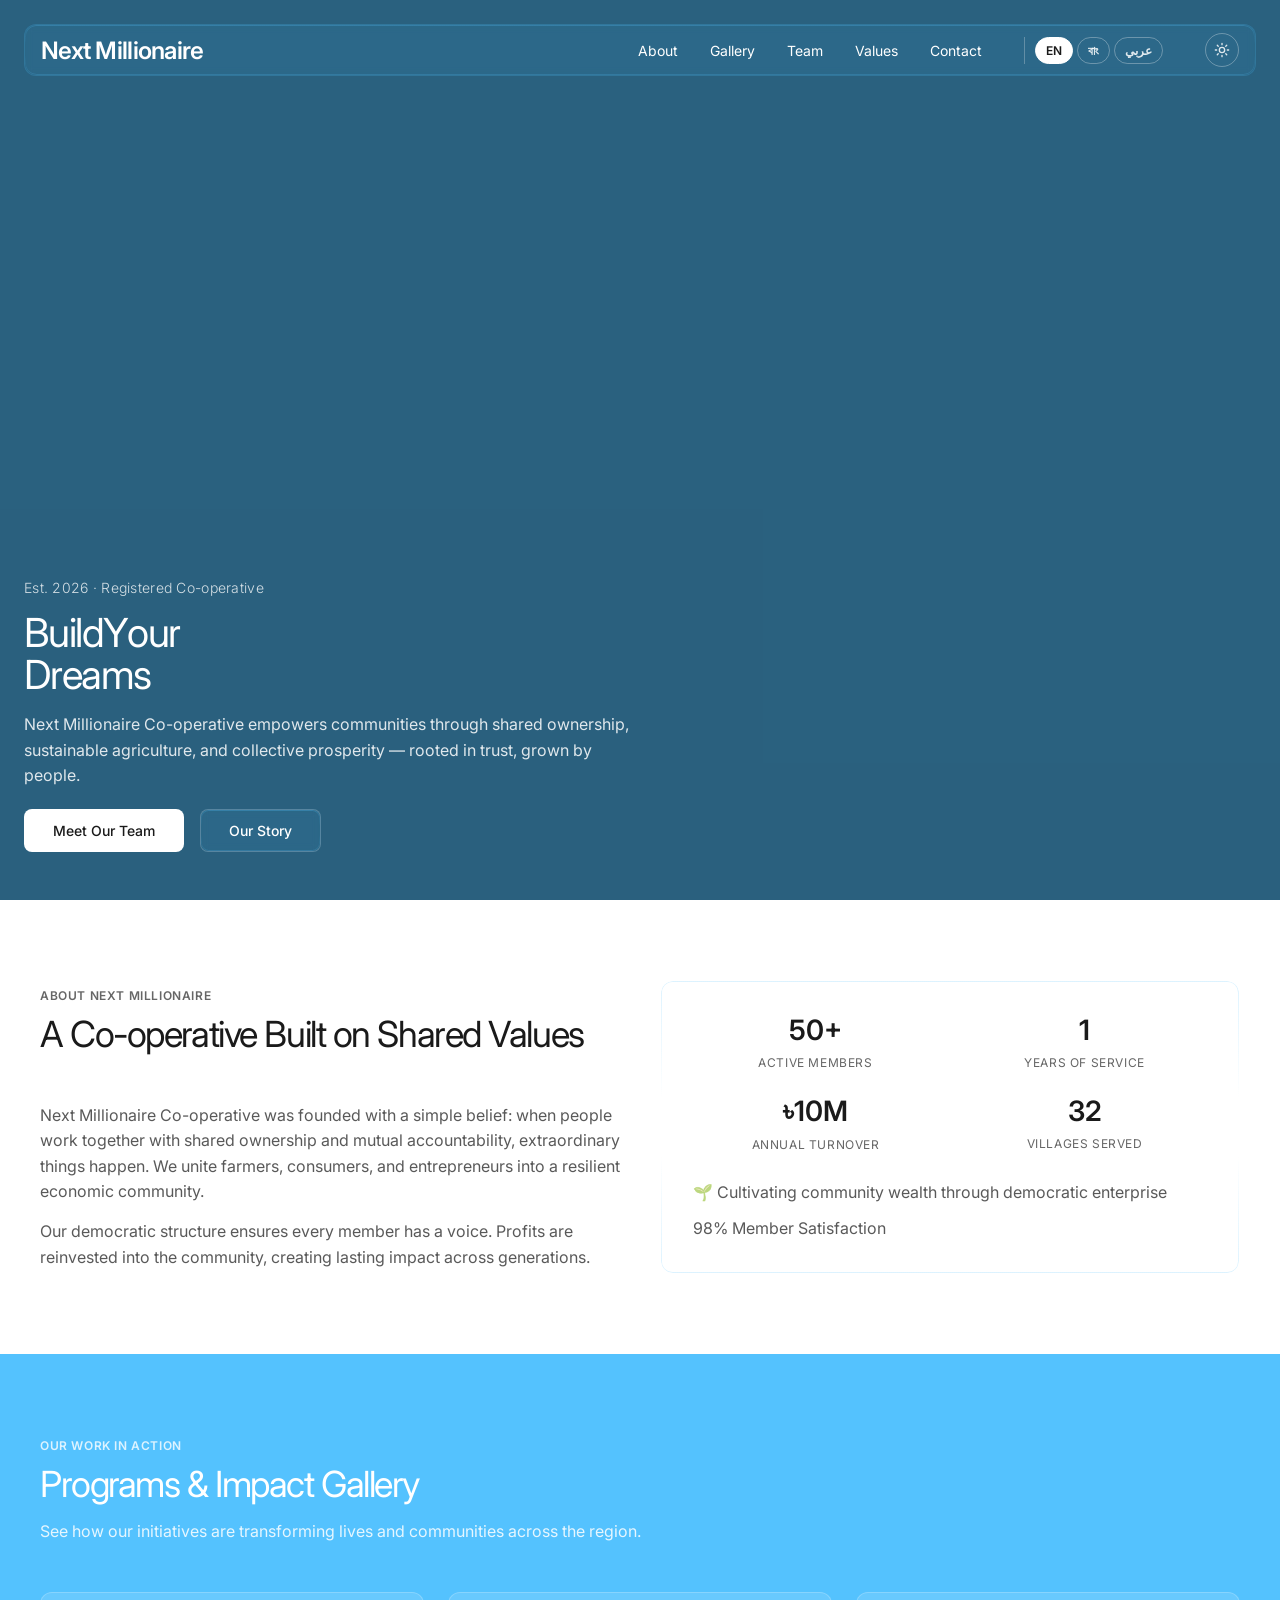
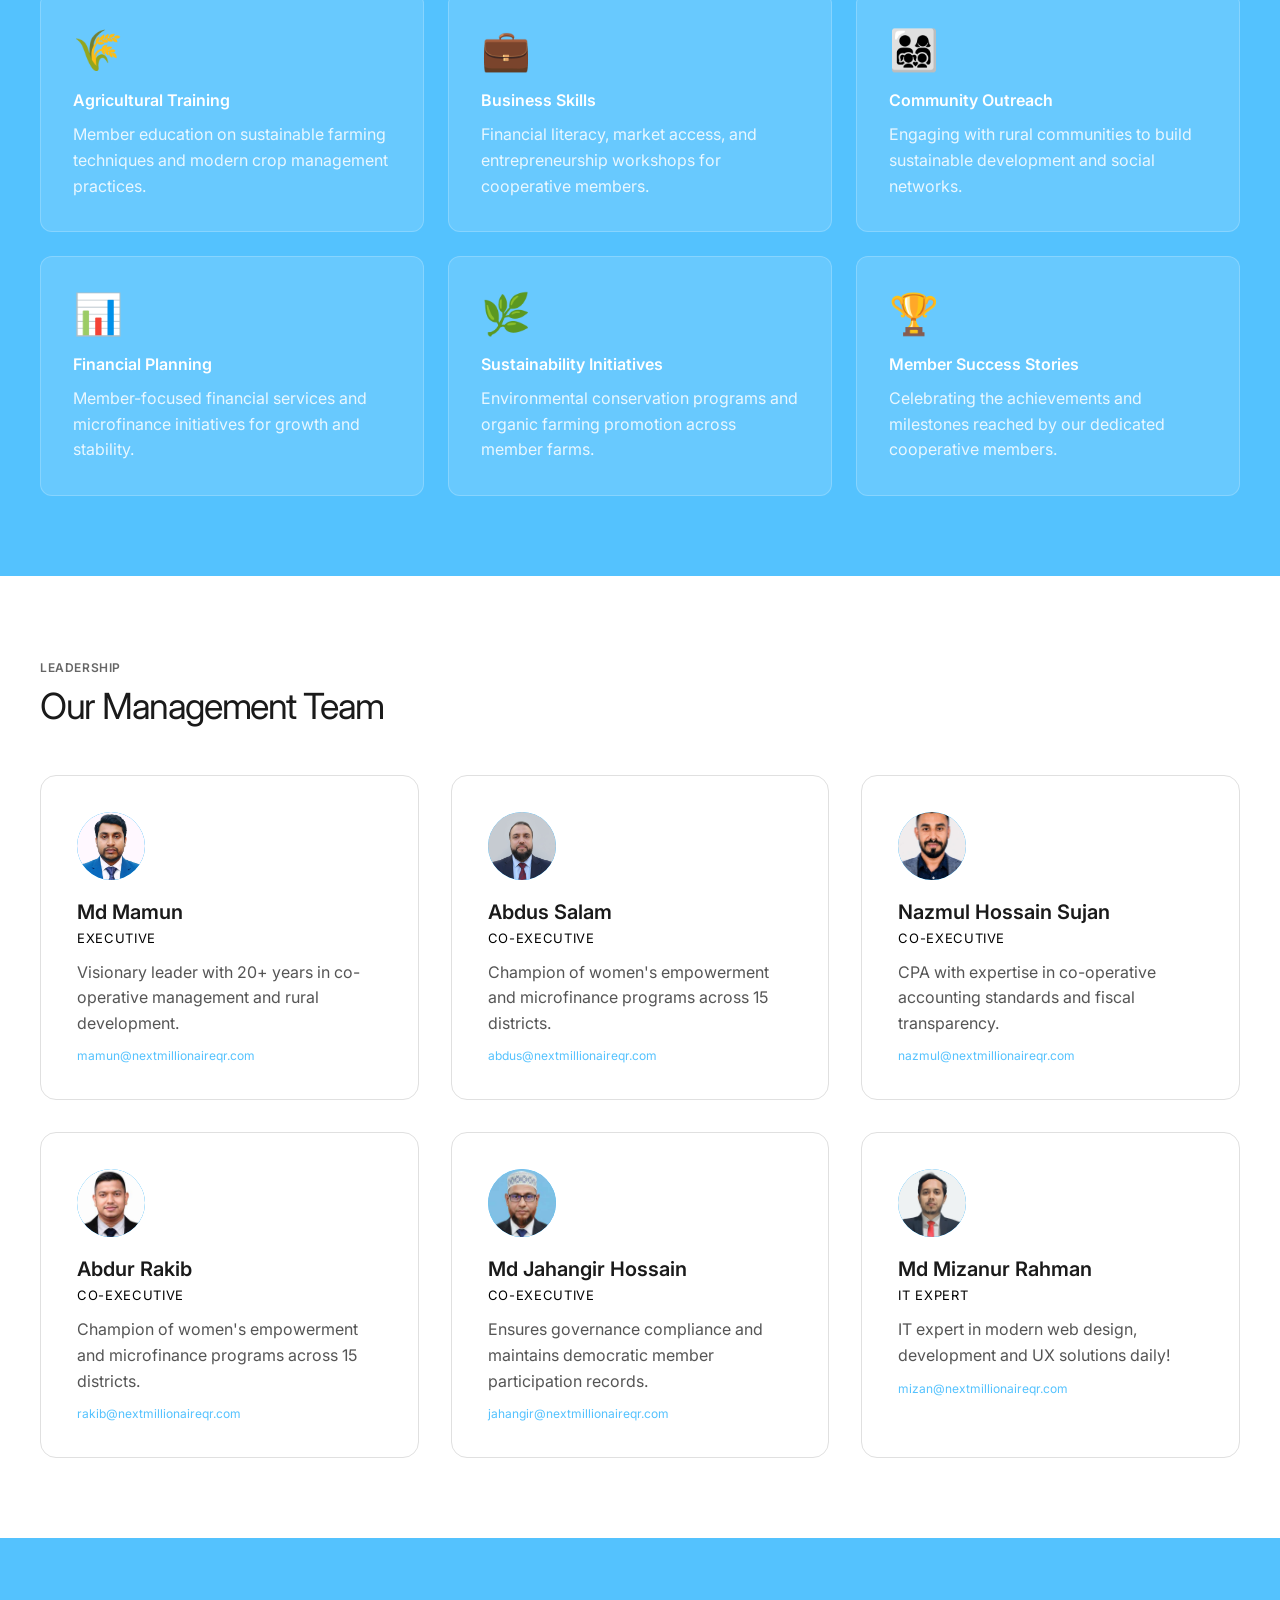
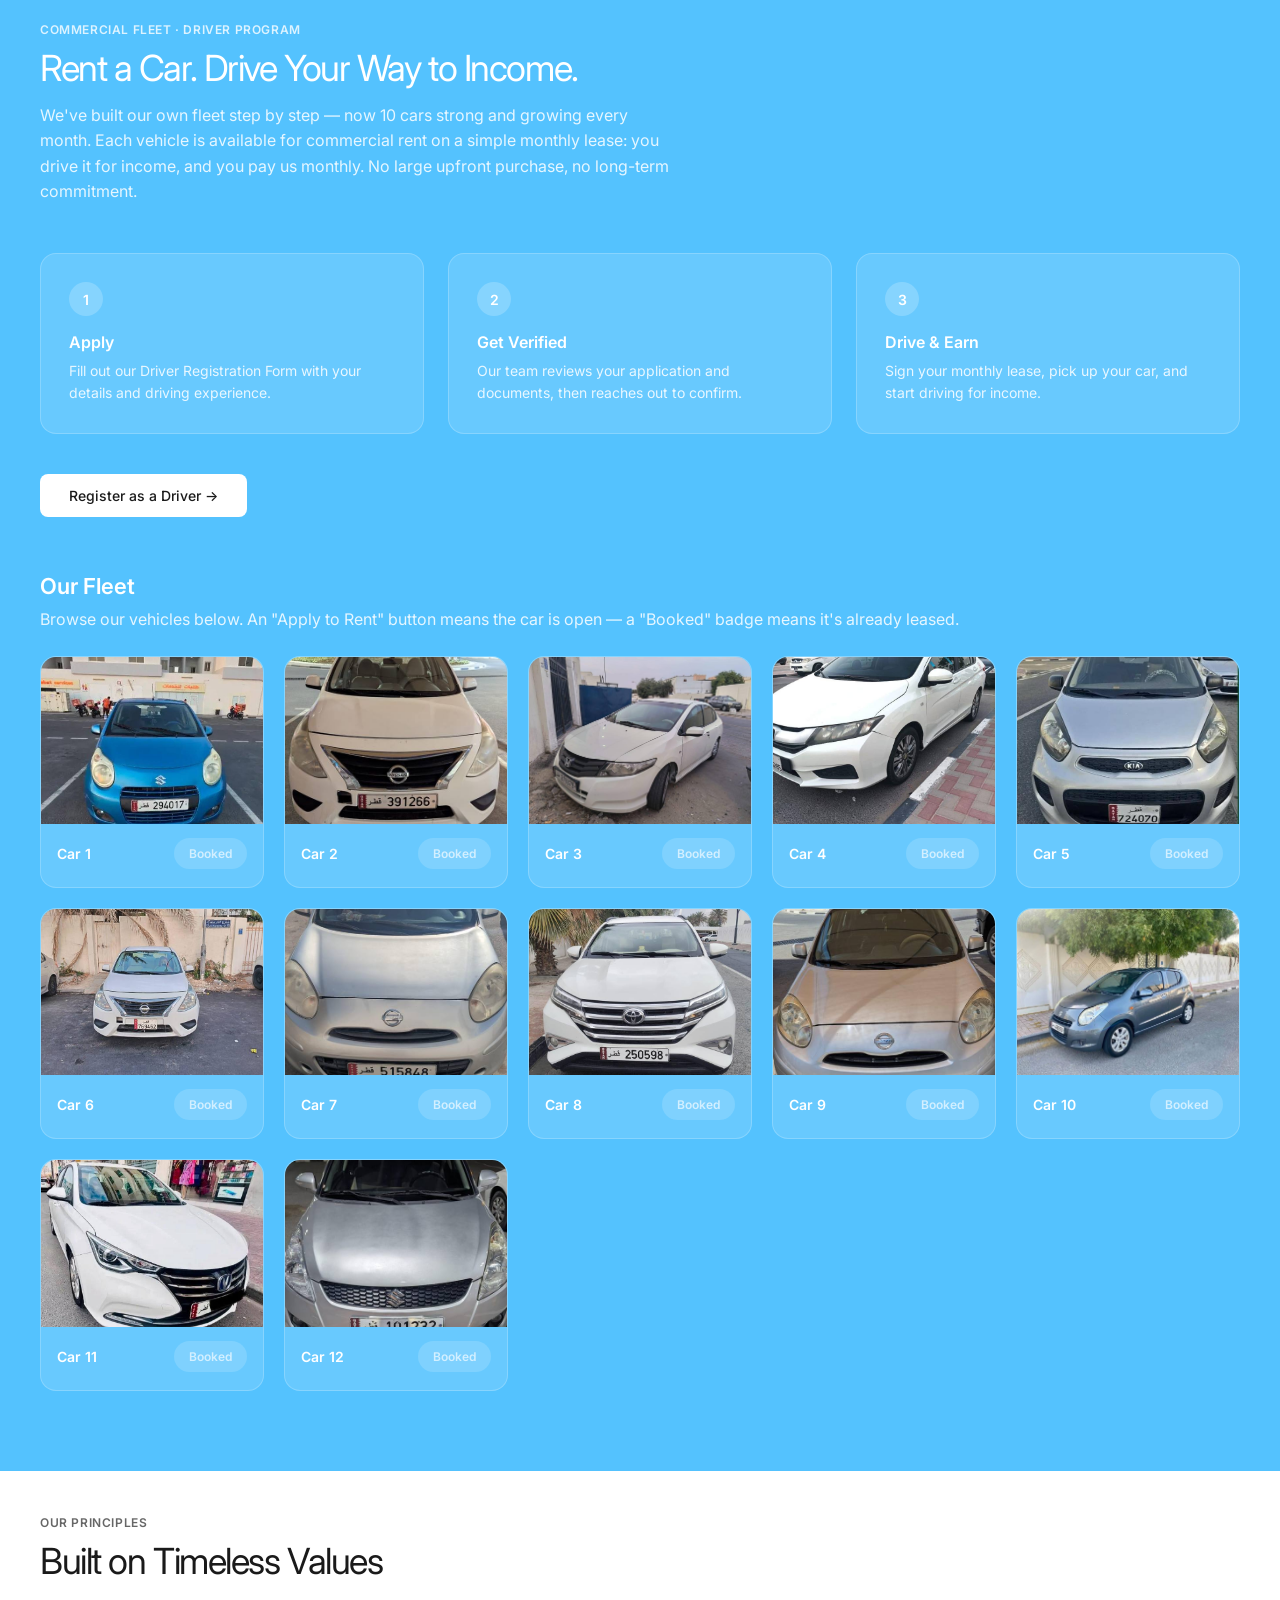
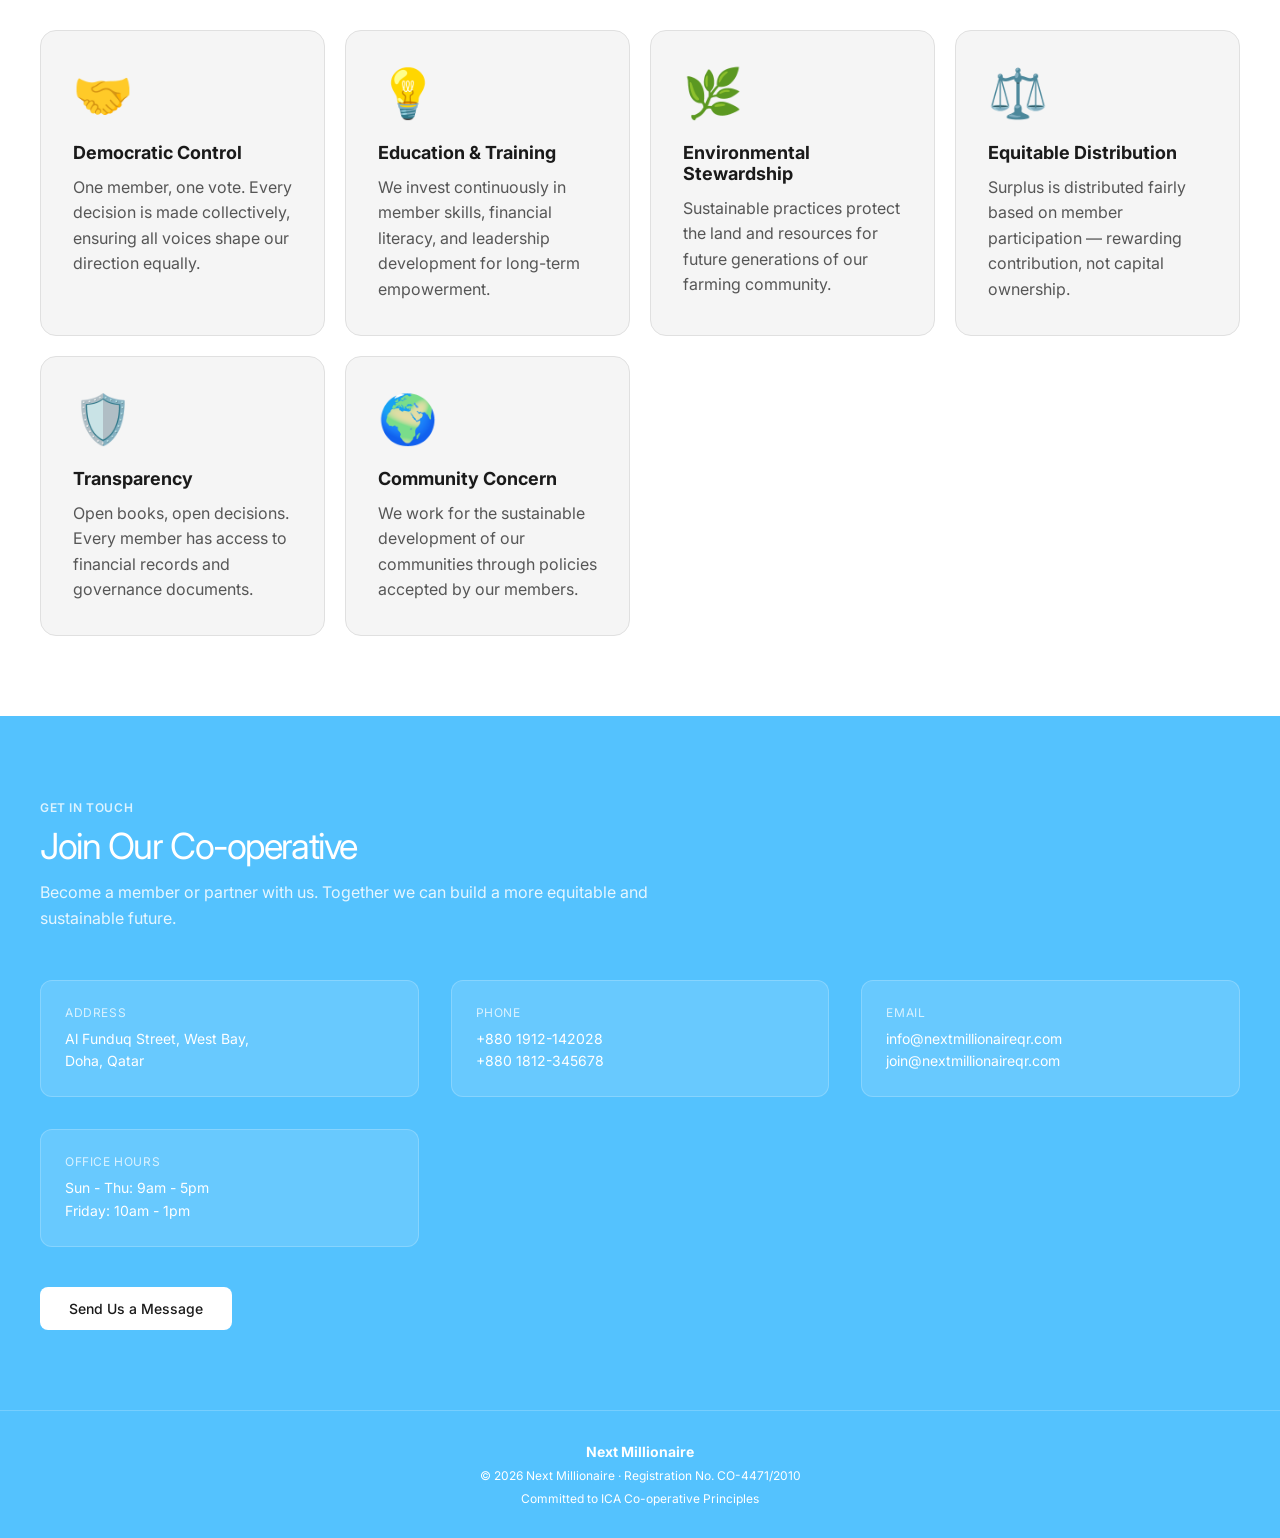
==== commit 6ce3940a: "Add files via upload" ====
--- a/index.html
+++ b/index.html
@@ -1,6 +1,7 @@
 <!DOCTYPE html>
 <html lang="en">
 <head>
+<script>(function(){try{var t=localStorage.getItem('nm-theme')||((window.matchMedia&&window.matchMedia('(prefers-color-scheme: dark)').matches)?'dark':'light');document.documentElement.setAttribute('data-theme',t);}catch(e){}})();</script>
   <meta charset="UTF-8" />
   <meta name="viewport" content="width=device-width, initial-scale=1.0" />
   <title>Next Millionaire | Build Your Dreams</title>
@@ -962,6 +963,87 @@
     html[dir="rtl"] .contact-item,
     html[dir="rtl"] .glass-card { text-align: right; }
     html[dir="rtl"] .fleet-info { flex-direction: row-reverse; }
+  
+    /* ============ Theme Toggle Button ============ */
+    .theme-toggle {
+      display: flex;
+      align-items: center;
+      justify-content: center;
+      width: 34px;
+      height: 34px;
+      margin-left: 10px;
+      border: 1px solid rgba(255, 255, 255, 0.3);
+      border-radius: 999px;
+      background: transparent;
+      color: rgba(255, 255, 255, 0.85);
+      cursor: pointer;
+      transition: all 0.25s ease;
+      flex-shrink: 0;
+    }
+    .theme-toggle:hover { border-color: #fff; color: #fff; }
+    .theme-toggle svg { width: 16px; height: 16px; display: block; pointer-events: none; }
+    .theme-toggle .icon-moon { display: none; }
+    html[data-theme="dark"] .theme-toggle .icon-sun { display: none; }
+    html[data-theme="dark"] .theme-toggle .icon-moon { display: block; }
+    .mobile-menu .theme-toggle { margin: 12px 24px 0; }
+    html[dir="rtl"] .theme-toggle { margin-left: 0; margin-right: 10px; }
+    html[dir="rtl"] .mobile-menu .theme-toggle { margin: 12px 24px 0; }
+
+    /* ============ Dark Theme Palette ============ */
+    html[data-theme="dark"] body { background: #0d0f13; color: #e7e7e7; }
+    html[data-theme="dark"] .mobile-menu { background: rgba(20, 22, 28, 0.55); }
+    html[data-theme="dark"] .content-section { background: #0d0f13; color: #e7e7e7; }
+    html[data-theme="dark"] .section-label { color: rgba(255, 255, 255, 0.55); }
+    html[data-theme="dark"] .section-title { color: #f5f5f5; }
+    html[data-theme="dark"] .muted { color: rgba(255, 255, 255, 0.62); }
+    html[data-theme="dark"] .stat-label { color: rgba(255, 255, 255, 0.55); }
+    html[data-theme="dark"] .stat-num { color: #f5f5f5; }
+    html[data-theme="dark"] .glass-card { background: rgba(255, 255, 255, 0.04); border-color: rgba(255, 255, 255, 0.1); }
+    html[data-theme="dark"] .glass-card::before { display: none; }
+    html[data-theme="dark"] .member-card,
+    html[data-theme="dark"] .gallery-card,
+    html[data-theme="dark"] .value-card,
+    html[data-theme="dark"] .contact-item {
+      background: rgba(255, 255, 255, 0.035);
+      border-color: rgba(255, 255, 255, 0.1);
+    }
+    html[data-theme="dark"] .member-card:hover,
+    html[data-theme="dark"] .gallery-card:hover,
+    html[data-theme="dark"] .value-card:hover {
+      background: rgba(255, 255, 255, 0.06);
+      border-color: #54C2FE;
+    }
+    html[data-theme="dark"] #management .member-card,
+    html[data-theme="dark"] #management .member-card:hover { background: rgba(255, 255, 255, 0.035); border-color: rgba(255, 255, 255, 0.1); }
+    html[data-theme="dark"] #management .member-card:hover { border-color: #54C2FE; }
+    html[data-theme="dark"] .member-name,
+    html[data-theme="dark"] #management .member-name,
+    html[data-theme="dark"] .gallery-title,
+    html[data-theme="dark"] .value-title { color: #f5f5f5; }
+    html[data-theme="dark"] .member-role,
+    html[data-theme="dark"] #management .member-role { color: rgba(255, 255, 255, 0.55); }
+    html[data-theme="dark"] #management .muted { color: rgba(255, 255, 255, 0.62); }
+    html[data-theme="dark"] .fleet-card,
+    html[data-theme="dark"] .driver-step { background: rgba(255, 255, 255, 0.04); border-color: rgba(255, 255, 255, 0.1); }
+    html[data-theme="dark"] .fleet-status { color: rgba(255, 255, 255, 0.7); }
+
+    html[data-theme="dark"] .content-section:nth-of-type(1),
+    html[data-theme="dark"] .content-section:nth-of-type(3),
+    html[data-theme="dark"] .content-section:nth-of-type(6) { background: #1a4f6e; color: #fff; }
+    html[data-theme="dark"] .content-section:nth-of-type(2),
+    html[data-theme="dark"] .content-section:nth-of-type(4),
+    html[data-theme="dark"] .content-section:nth-of-type(5) { background: #0d0f13; color: #e7e7e7; }
+    html[data-theme="dark"] .content-section:nth-of-type(n+2):nth-of-type(even) .section-label,
+    html[data-theme="dark"] .content-section:nth-of-type(5) .section-label { color: rgba(255, 255, 255, 0.55); }
+    html[data-theme="dark"] .content-section:nth-of-type(n+2):nth-of-type(even) .section-title,
+    html[data-theme="dark"] .content-section:nth-of-type(5) .section-title { color: #f5f5f5; }
+    html[data-theme="dark"] .content-section:nth-of-type(n+2):nth-of-type(even) .muted,
+    html[data-theme="dark"] .content-section:nth-of-type(5) .muted { color: rgba(255, 255, 255, 0.62); }
+    html[data-theme="dark"] .content-section:nth-of-type(5) .value-card { color: #f5f5f5; }
+    html[data-theme="dark"] .content-section:nth-of-type(5) .value-card .muted { color: rgba(255, 255, 255, 0.62); }
+    html[data-theme="dark"] .content-section:nth-of-type(5) .value-title { color: #f5f5f5; }
+    html[data-theme="dark"] .content-section:nth-of-type(n+2):nth-of-type(even) .member-contact { color: #7fd3ff; }
+
   </style>
 </head>
 <body>
@@ -982,7 +1064,7 @@
             <a href="team.html" data-i18n="nav.team">Team</a>
             <a href="values.html" data-i18n="nav.values">Values</a>
             <a href="contact.html" data-i18n="nav.contact">Contact</a>
-            <div class="lang-switch"><button data-lang-btn="en" class="active">EN</button><button data-lang-btn="bn">বাং</button><button data-lang-btn="ar">عربي</button></div>
+            <div class="lang-switch"><button data-lang-btn="en" class="active">EN</button><button data-lang-btn="bn">বাং</button><button data-lang-btn="ar">عربي</button></div><button class="theme-toggle" type="button" aria-label="Toggle dark mode" title="Toggle dark mode"><svg class="icon-sun" viewBox="0 0 24 24" fill="none" stroke="currentColor" stroke-width="2" stroke-linecap="round" stroke-linejoin="round"><circle cx="12" cy="12" r="4"></circle><path d="M12 2v2M12 20v2M4.93 4.93l1.41 1.41M17.66 17.66l1.41 1.41M2 12h2M20 12h2M4.93 19.07l1.41-1.41M17.66 6.34l1.41-1.41"/></svg><svg class="icon-moon" viewBox="0 0 24 24" fill="none" stroke="currentColor" stroke-width="2" stroke-linecap="round" stroke-linejoin="round"><path d="M21 12.79A9 9 0 1 1 11.21 3 7 7 0 0 0 21 12.79z"/></svg></button>
           </div>
           <button class="hamburger" id="hamburgerBtn">
             <span></span>
@@ -996,7 +1078,7 @@
             <a href="team.html" data-i18n="nav.team">Team</a>
             <a href="values.html" data-i18n="nav.values">Values</a>
             <a href="contact.html" data-i18n="nav.contact">Contact</a>
-            <div class="lang-switch"><button data-lang-btn="en" class="active">EN</button><button data-lang-btn="bn">বাং</button><button data-lang-btn="ar">عربي</button></div>
+            <div class="lang-switch"><button data-lang-btn="en" class="active">EN</button><button data-lang-btn="bn">বাং</button><button data-lang-btn="ar">عربي</button></div><button class="theme-toggle" type="button" aria-label="Toggle dark mode" title="Toggle dark mode"><svg class="icon-sun" viewBox="0 0 24 24" fill="none" stroke="currentColor" stroke-width="2" stroke-linecap="round" stroke-linejoin="round"><circle cx="12" cy="12" r="4"></circle><path d="M12 2v2M12 20v2M4.93 4.93l1.41 1.41M17.66 17.66l1.41 1.41M2 12h2M20 12h2M4.93 19.07l1.41-1.41M17.66 6.34l1.41-1.41"/></svg><svg class="icon-moon" viewBox="0 0 24 24" fill="none" stroke="currentColor" stroke-width="2" stroke-linecap="round" stroke-linejoin="round"><path d="M21 12.79A9 9 0 1 1 11.21 3 7 7 0 0 0 21 12.79z"/></svg></button>
         </div>
       </div>
       <div class="hero-bottom">
@@ -1470,6 +1552,7 @@
       }
     };
   </script>
+  <script src="js/theme-toggle.js"></script>
   <script src="js/i18n.js"></script>
 </body>
 </html>
